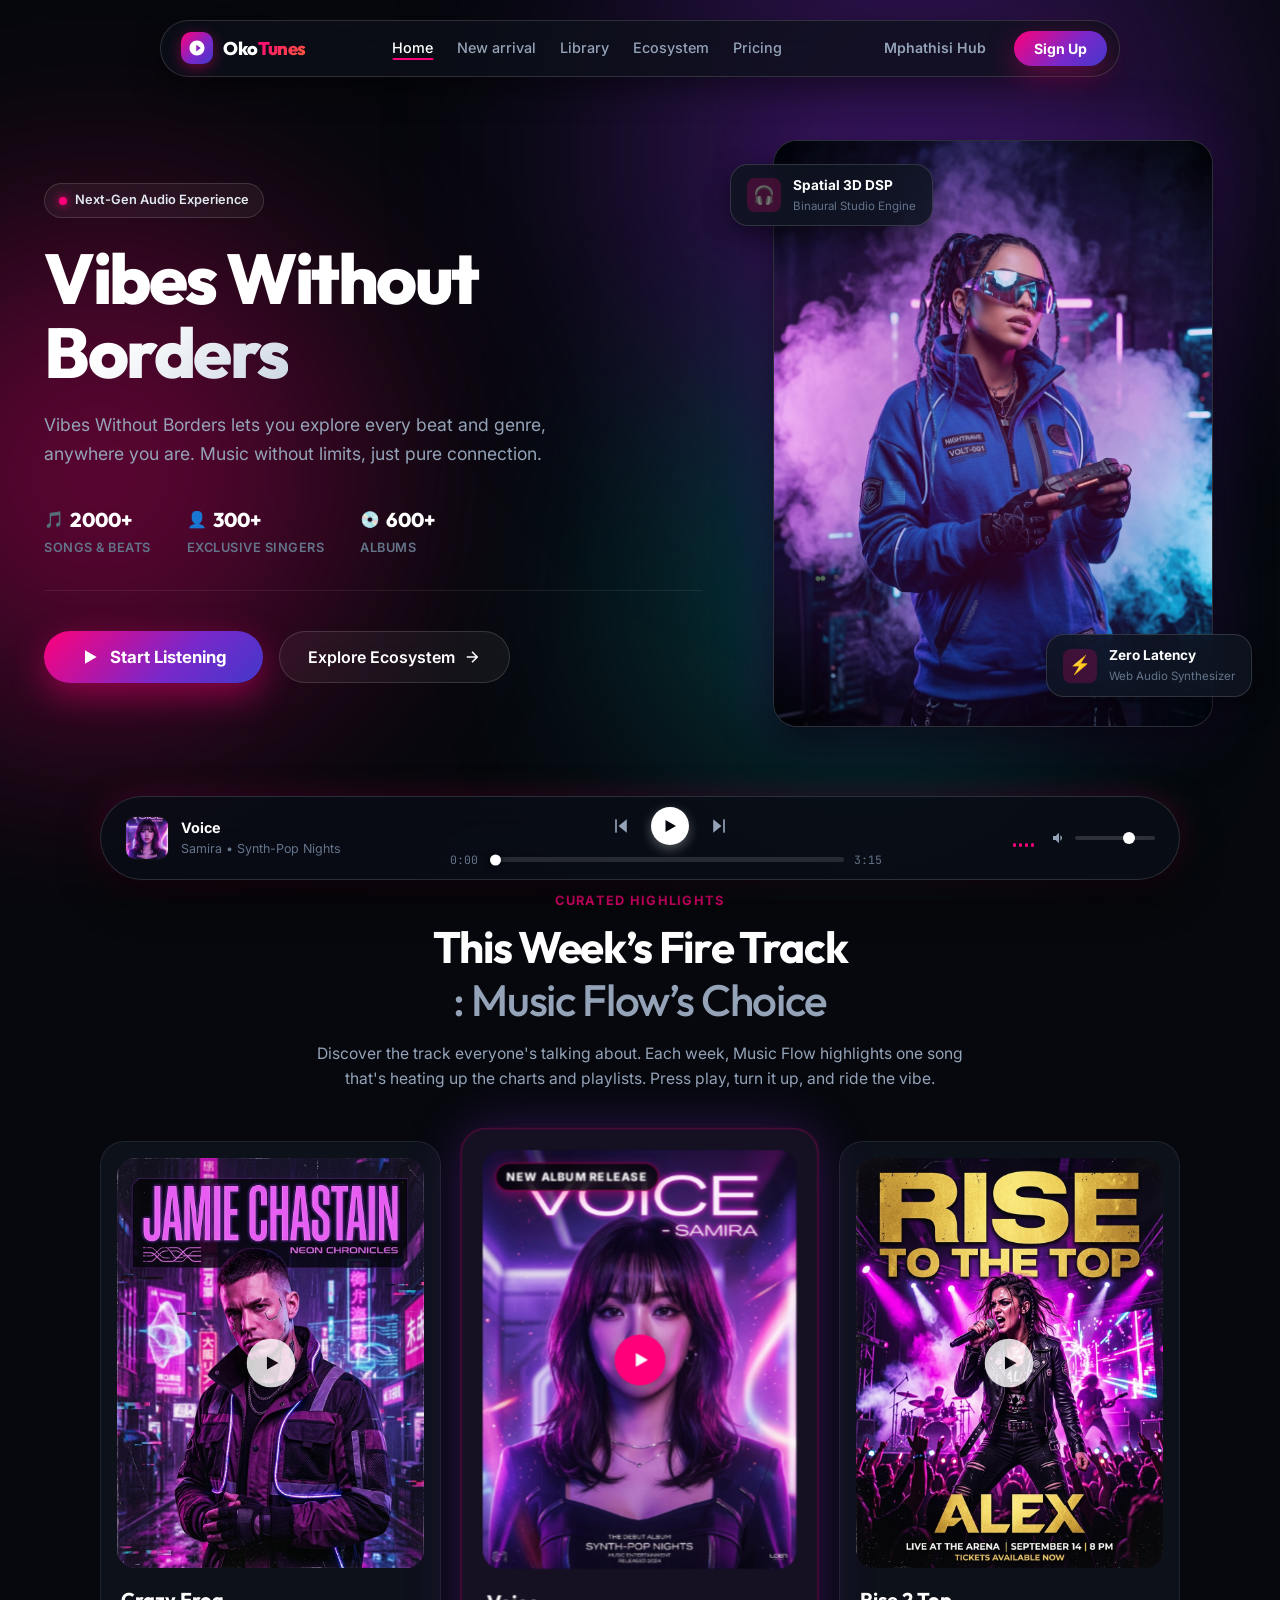
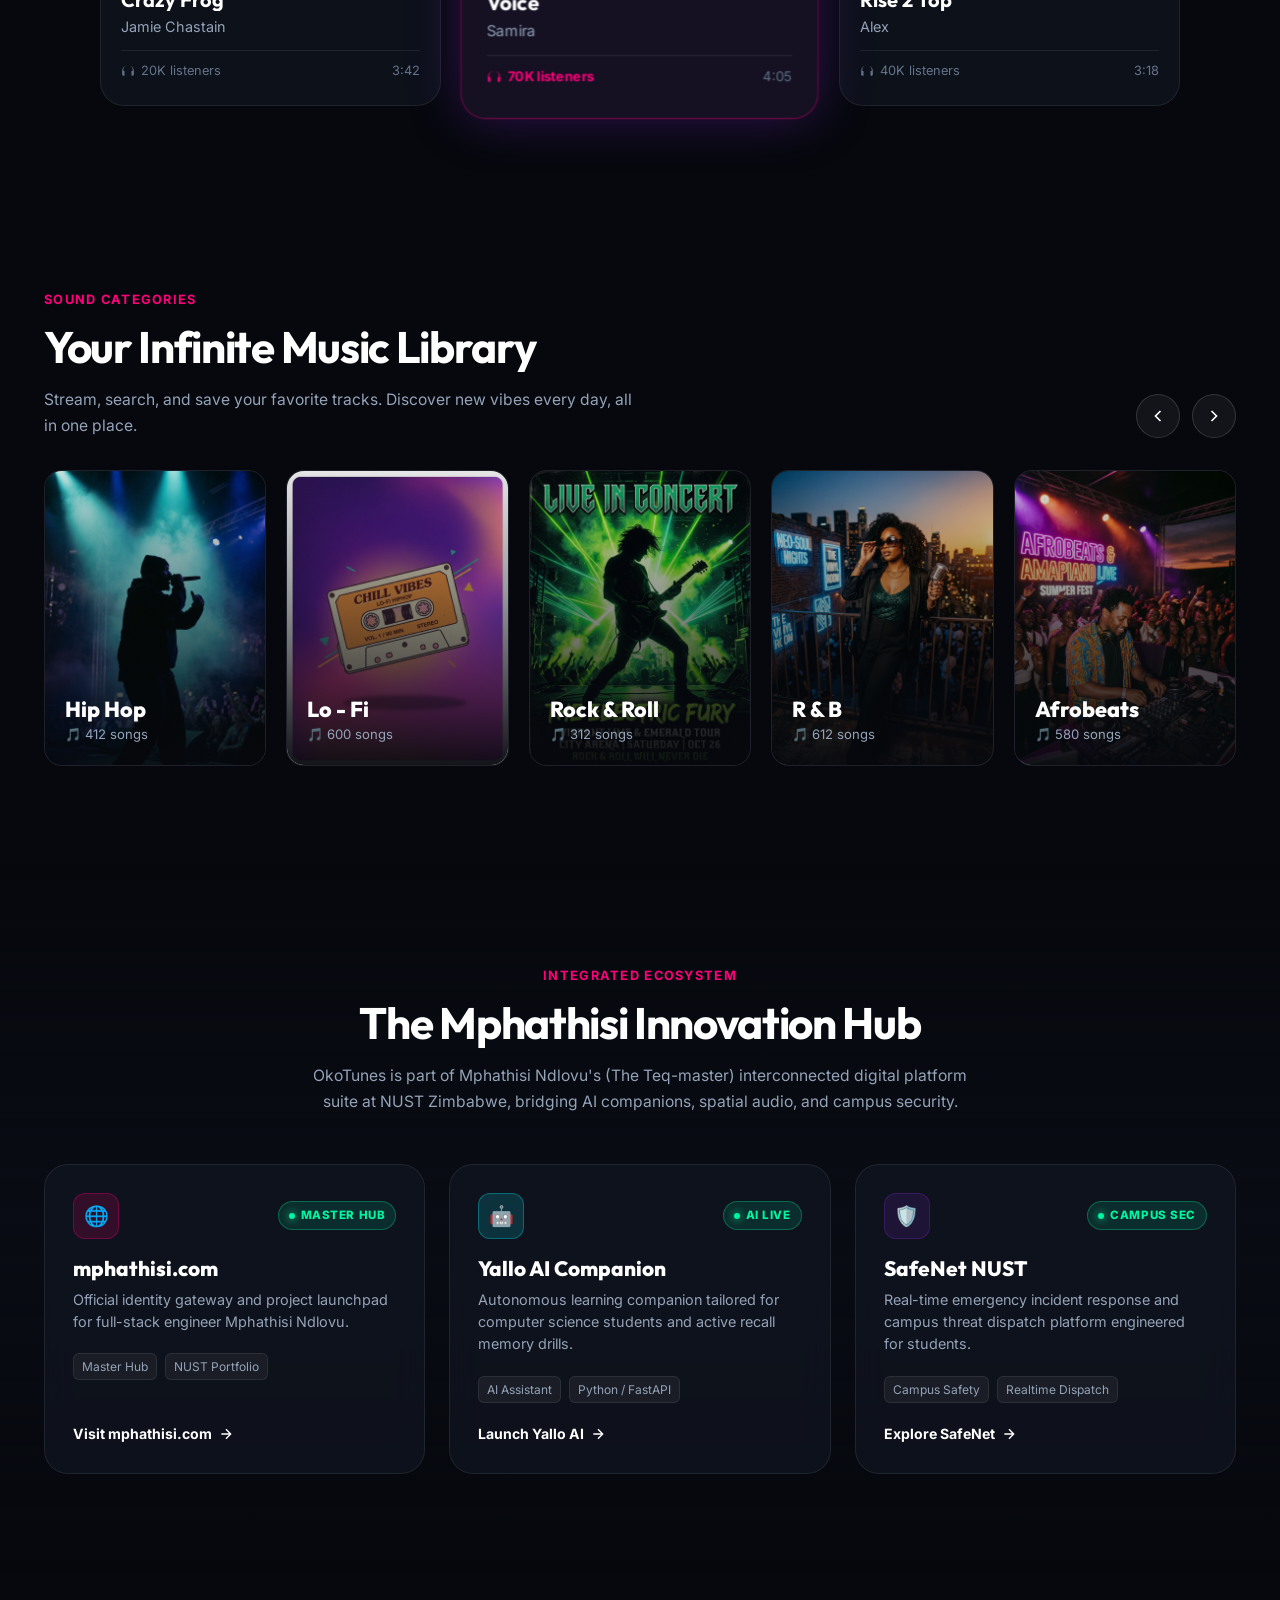
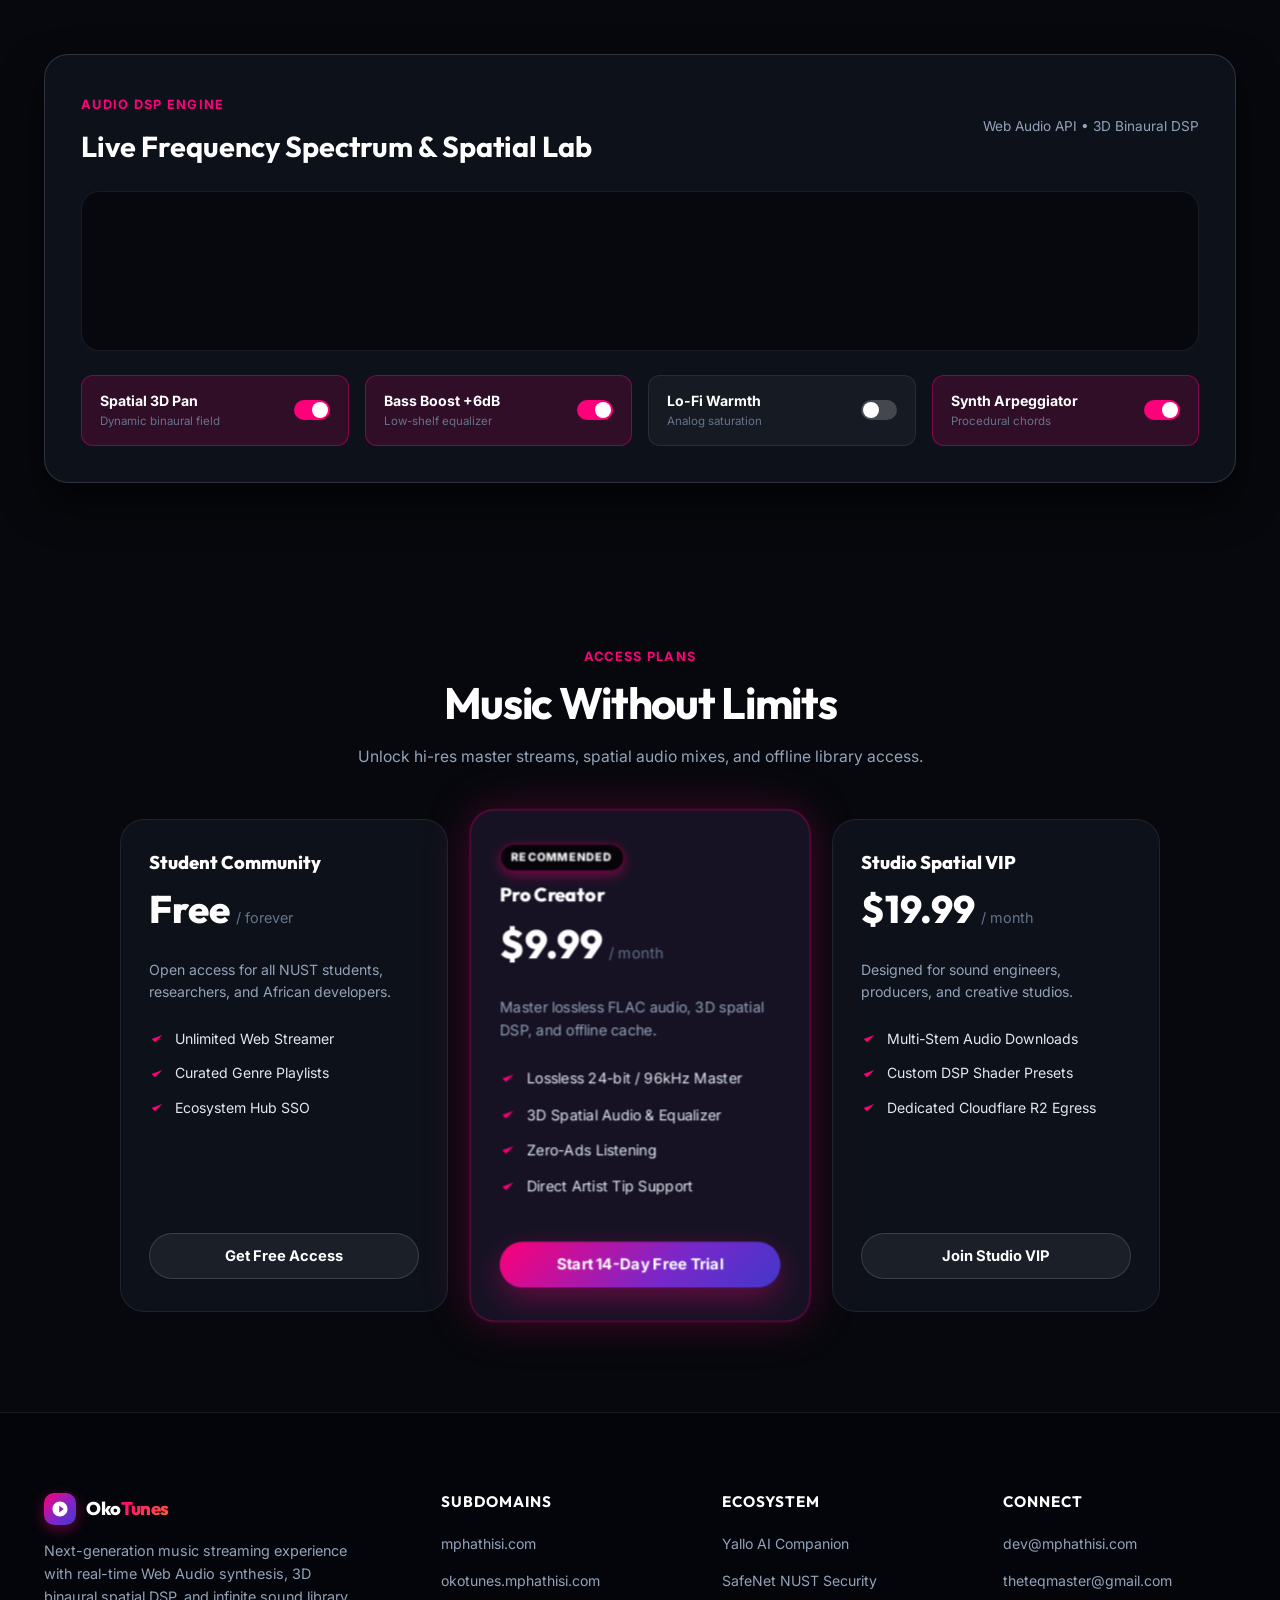
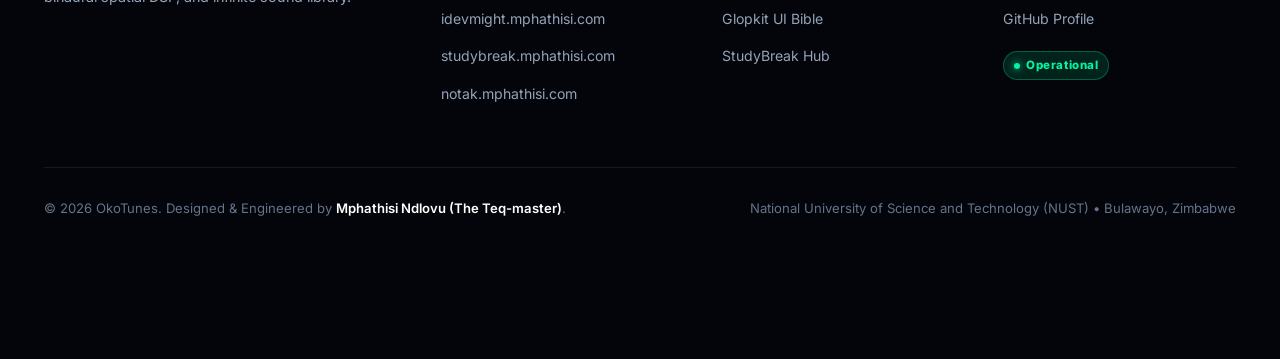
==== index.html @ 6874095f "Redesign OkoTunes into modern single-page music platform and integrate Mphathisi ecosystem" ====
<!DOCTYPE html>
<html lang="en" data-theme="dark">
<head>
  <meta charset="UTF-8" />
  <meta name="viewport" content="width=device-width, initial-scale=1.0, maximum-scale=1.0, user-scalable=no" />
  
  <!-- Primary SEO Meta Tags -->
  <title>OkoTunes — Vibes Without Borders | Next-Gen Music Streamer & Audio Studio</title>
  <meta name="title" content="OkoTunes — Vibes Without Borders | Next-Gen Music Streamer & Audio Studio" />
  <meta name="description" content="Explore unlimited beats, curated genre collections, and 3D spatial DSP audio with OkoTunes. Built by Mphathisi Ndlovu (The Teq-master) for the Mphathisi digital innovation ecosystem." />
  <meta name="keywords" content="OkoTunes, Mphathisi Ndlovu, Teqmaster, Audio Streamer, NUST Zimbabwe, Yallo, SafeNet, Glopkit, Spatial Audio, African Tech, Lo-Fi, Hip Hop, Music Web App" />
  <meta name="author" content="Mphathisi Ndlovu (The Teq-master)" />
  <meta name="robots" content="index, follow" />
  <link rel="canonical" href="https://okotunes.mphathisi.com" />

  <!-- Open Graph / Facebook / LinkedIn -->
  <meta property="og:type" content="website" />
  <meta property="og:url" content="https://okotunes.mphathisi.com" />
  <meta property="og:title" content="OkoTunes — Vibes Without Borders" />
  <meta property="og:description" content="Explore unlimited beats, curated genre collections, and 3D spatial DSP audio with OkoTunes. Built by Mphathisi Ndlovu (The Teq-master)." />
  <meta property="og:image" content="assets/hero_artist.jpg" />
  <meta property="og:site_name" content="OkoTunes" />

  <!-- Twitter Meta Tags -->
  <meta name="twitter:card" content="summary_large_image" />
  <meta name="twitter:url" content="https://okotunes.mphathisi.com" />
  <meta name="twitter:title" content="OkoTunes — Vibes Without Borders" />
  <meta name="twitter:description" content="Next-gen spatial audio streamer and beat showcase by Mphathisi Ndlovu." />
  <meta name="twitter:image" content="assets/hero_artist.jpg" />

  <!-- Favicon & Icons -->
  <link rel="icon" type="image/png" href="assets/okotunes logo.png" />
  <link rel="apple-touch-icon" href="assets/okotunes logo.png" />

  <!-- Google Fonts -->
  <link rel="preconnect" href="https://fonts.googleapis.com" />
  <link rel="preconnect" href="https://fonts.gstatic.com" crossorigin />
  <link href="https://fonts.googleapis.com/css2?family=Inter:wght@300;400;500;600;700&family=JetBrains+Mono:wght@400;500;600&family=Outfit:wght@400;500;600;700;800;900&family=Plus+Jakarta+Sans:wght@500;600;700;800&display=swap" rel="stylesheet" />

  <!-- Core Stylesheet -->
  <link rel="stylesheet" href="styles.css" />

  <!-- JSON-LD Schema (Ecosystem & Author Indexing) -->
  <script type="application/ld+json">
  {
    "@context": "https://schema.org",
    "@graph": [
      {
        "@type": "Person",
        "@id": "https://mphathisi.com/#person",
        "name": "Mphathisi Ndlovu",
        "alternateName": ["Teqmaster", "The Teq-master", "Sir Mphatic", "teqmaster-cyber"],
        "jobTitle": "Software Engineer & Computer Science Innovator",
        "worksFor": {
          "@type": "CollegeOrUniversity",
          "name": "National University of Science and Technology (NUST)"
        },
        "url": "https://mphathisi.com"
      },
      {
        "@type": "SoftwareApplication",
        "name": "OkoTunes Audio Streamer",
        "applicationCategory": "MultimediaApplication",
        "operatingSystem": "Web Browser",
        "url": "https://okotunes.mphathisi.com",
        "author": { "@id": "https://mphathisi.com/#person" },
        "description": "High-performance music streamer and Web Audio spatial soundscape engine."
      }
    ]
  }
  </script>
</head>
<body>

  <!-- Ambient Glowing Background Lights -->
  <div class="bg-ambient-lights" aria-hidden="true">
    <div class="ambient-blob blob-1"></div>
    <div class="ambient-blob blob-2"></div>
    <div class="ambient-blob blob-3"></div>
  </div>

  <!-- Top Floating Pill Navigation -->
  <div class="header-wrapper">
    <nav class="nav-pill" aria-label="Main Navigation">
      <a href="#home" class="brand">
        <div class="brand-icon">
          <svg viewBox="0 0 24 24"><path d="M12 2C6.48 2 2 6.48 2 12s4.48 10 10 10 10-4.48 10-10S17.52 2 12 2zm-1 14.5v-9l6 4.5-6 4.5z"/></svg>
        </div>
        <div class="brand-text">Oko<span>Tunes</span></div>
      </a>

      <ul class="nav-links">
        <li><a href="#home" class="nav-link active">Home</a></li>
        <li><a href="#tracks" class="nav-link">New arrival</a></li>
        <li><a href="#library" class="nav-link">Library</a></li>
        <li><a href="#ecosystem" class="nav-link" id="btnNavEco">Ecosystem</a></li>
        <li><a href="#pricing" class="nav-link">Pricing</a></li>
      </ul>

      <div class="nav-actions">
        <a href="https://mphathisi.com" target="_blank" rel="noopener" class="btn-ghost-nav">Mphathisi Hub</a>
        <button class="btn-pill-primary" id="btnNavLaunch" data-open-modal="signup">
          <span>Sign Up</span>
        </button>
        <button class="mobile-toggle" id="mobileToggle" aria-label="Toggle Menu">
          <svg viewBox="0 0 24 24" width="22" height="22" stroke="currentColor" stroke-width="2" fill="none"><line x1="3" y1="12" x2="21" y2="12"/><line x1="3" y1="6" x2="21" y2="6"/><line x1="3" y1="18" x2="21" y2="18"/></svg>
        </button>
      </div>
    </nav>
  </div>

  <!-- Main Content Container -->
  <main>
    <!-- Section 1: Hero ("Vibes Without Borders") -->
    <section class="hero-section" id="home">
      <div class="container">
        <div class="hero-grid">
          <!-- Left Column -->
          <div class="hero-content">
            <div class="hero-badge-pill">
              <span class="hero-badge-dot"></span>
              <span>Next-Gen Audio Experience</span>
            </div>

            <h1 class="hero-title">
              Vibes Without<br />
              <span class="text-gradient">Borders</span>
            </h1>

            <p class="hero-subtitle">
              Vibes Without Borders lets you explore every beat and genre, anywhere you are. Music without limits, just pure connection.
            </p>

            <!-- Stats Row -->
            <div class="hero-stats-row">
              <div class="stat-item">
                <div class="stat-header">
                  <span class="stat-icon">🎵</span>
                  <span class="stat-num">2000+</span>
                </div>
                <div class="stat-label">Songs & Beats</div>
              </div>

              <div class="stat-item">
                <div class="stat-header">
                  <span class="stat-icon">👤</span>
                  <span class="stat-num">300+</span>
                </div>
                <div class="stat-label">Exclusive Singers</div>
              </div>

              <div class="stat-item">
                <div class="stat-header">
                  <span class="stat-icon">💿</span>
                  <span class="stat-num">600+</span>
                </div>
                <div class="stat-label">Albums</div>
              </div>
            </div>

            <!-- CTA Buttons -->
            <div class="hero-cta-group">
              <button class="btn-hero-primary" id="btnStartListening">
                <svg viewBox="0 0 24 24" width="20" height="20" fill="currentColor"><polygon points="6,4 20,12 6,20"/></svg>
                <span>Start Listening</span>
              </button>

              <button class="btn-hero-secondary" id="btnExploreEco">
                <span>Explore Ecosystem</span>
                <svg viewBox="0 0 24 24" width="18" height="18" fill="none" stroke="currentColor" stroke-width="2"><path d="M5 12h14M12 5l7 7-7 7"/></svg>
              </button>
            </div>
          </div>

          <!-- Right Column (Hero Visual Artwork) -->
          <div class="hero-visual-wrapper">
            <div class="hero-art-card">
              <div class="hero-art-glow"></div>
              <img src="assets/hero_artist.jpg" alt="Vibes Without Borders Artist" class="hero-art-img" />
            </div>

            <!-- Float Badges -->
            <div class="hero-float-badge badge-top-left">
              <div class="badge-icon">🎧</div>
              <div>
                <div class="badge-text-primary">Spatial 3D DSP</div>
                <div class="badge-text-sub">Binaural Studio Engine</div>
              </div>
            </div>

            <div class="hero-float-badge badge-bottom-right">
              <div class="badge-icon">⚡</div>
              <div>
                <div class="badge-text-primary">Zero Latency</div>
                <div class="badge-text-sub">Web Audio Synthesizer</div>
              </div>
            </div>
          </div>
        </div>
      </div>
    </section>

    <!-- Section 2: This Week's Fire Track (OkoTunes Flow's Choice) -->
    <section class="fire-tracks-section" id="tracks">
      <div class="container">
        <div class="section-header">
          <span class="section-tag">Curated Highlights</span>
          <h2 class="section-title">
            This Week’s Fire Track<br />
            <span style="color: var(--text-muted); font-weight: 500;">: Music Flow’s Choice</span>
          </h2>
          <p class="section-desc">
            Discover the track everyone's talking about. Each week, Music Flow highlights one song that's heating up the charts and playlists. Press play, turn it up, and ride the vibe.
          </p>
        </div>

        <!-- 3 Prominent Album Cards -->
        <div class="fire-cards-grid">
          <!-- Card 1: Crazy Frog -->
          <article class="fire-card" data-track-id="crazy_frog">
            <div class="track-cover-box">
              <img src="assets/track_crazy_frog.jpg" alt="Crazy Frog - Jamie Chastain" class="track-cover-img" />
              <div class="play-btn-overlay">
                <svg viewBox="0 0 24 24"><polygon points="6,4 20,12 6,20"/></svg>
              </div>
            </div>
            <div class="track-info">
              <h3 class="track-name">Crazy Frog</h3>
              <p class="track-artist">Jamie Chastain</p>
              <div class="track-meta-row">
                <span class="listeners-badge">
                  <svg viewBox="0 0 24 24"><path d="M12 2C6.48 2 2 6.48 2 12v6c0 1.1.9 2 2 2h2v-8H4v-2c0-4.41 3.59-8 8-8s8 3.59 8 8v2h-2v8h2c1.1 0 2-.9 2-2v-6c0-5.52-4.48-10-10-10z"/></svg>
                  20K listeners
                </span>
                <span>3:42</span>
              </div>
            </div>
          </article>

          <!-- Card 2: Voice (Centerpiece) -->
          <article class="fire-card card-featured" data-track-id="voice">
            <div class="track-cover-box">
              <span class="featured-badge">NEW ALBUM RELEASE</span>
              <img src="assets/track_voice.jpg" alt="Voice - Samira" class="track-cover-img" />
              <div class="play-btn-overlay">
                <svg viewBox="0 0 24 24"><polygon points="6,4 20,12 6,20"/></svg>
              </div>
            </div>
            <div class="track-info">
              <h3 class="track-name">Voice</h3>
              <p class="track-artist">Samira</p>
              <div class="track-meta-row">
                <span class="listeners-badge" style="color: var(--primary-pink); font-weight: 700;">
                  <svg viewBox="0 0 24 24"><path d="M12 2C6.48 2 2 6.48 2 12v6c0 1.1.9 2 2 2h2v-8H4v-2c0-4.41 3.59-8 8-8s8 3.59 8 8v2h-2v8h2c1.1 0 2-.9 2-2v-6c0-5.52-4.48-10-10-10z"/></svg>
                  70K listeners
                </span>
                <span>4:05</span>
              </div>
            </div>
          </article>

          <!-- Card 3: Rise 2 Top -->
          <article class="fire-card" data-track-id="rise_top">
            <div class="track-cover-box">
              <img src="assets/track_rise_top.jpg" alt="Rise 2 Top - Alex" class="track-cover-img" />
              <div class="play-btn-overlay">
                <svg viewBox="0 0 24 24"><polygon points="6,4 20,12 6,20"/></svg>
              </div>
            </div>
            <div class="track-info">
              <h3 class="track-name">Rise 2 Top</h3>
              <p class="track-artist">Alex</p>
              <div class="track-meta-row">
                <span class="listeners-badge">
                  <svg viewBox="0 0 24 24"><path d="M12 2C6.48 2 2 6.48 2 12v6c0 1.1.9 2 2 2h2v-8H4v-2c0-4.41 3.59-8 8-8s8 3.59 8 8v2h-2v8h2c1.1 0 2-.9 2-2v-6c0-5.52-4.48-10-10-10z"/></svg>
                  40K listeners
                </span>
                <span>3:18</span>
              </div>
            </div>
          </article>
        </div>
      </div>
    </section>

    <!-- Section 3: Infinite Music Library (Genre Slider) -->
    <section class="library-section" id="library">
      <div class="container">
        <div class="library-nav-row">
          <div class="library-header">
            <span class="section-tag">Sound Categories</span>
            <h2 class="section-title">Your Infinite Music Library</h2>
            <p class="section-desc">Stream, search, and save your favorite tracks. Discover new vibes every day, all in one place.</p>
          </div>

          <div class="carousel-nav-btns">
            <button class="btn-carousel-arrow" id="btnPrevCarousel" aria-label="Previous Genre">
              <svg viewBox="0 0 24 24" width="20" height="20" fill="none" stroke="currentColor" stroke-width="2"><path d="M15 18l-6-6 6-6"/></svg>
            </button>
            <button class="btn-carousel-arrow" id="btnNextCarousel" aria-label="Next Genre">
              <svg viewBox="0 0 24 24" width="20" height="20" fill="none" stroke="currentColor" stroke-width="2"><path d="M9 18l6-6-6-6"/></svg>
            </button>
          </div>
        </div>

        <!-- Horizontal Scrollable Genre Grid -->
        <div class="genres-grid" id="genresGrid">
          <!-- Hip Hop -->
          <div class="genre-card" data-genre="Hip Hop">
            <img src="assets/genre_hiphop.jpg" alt="Hip Hop" class="genre-bg-img" />
            <div class="genre-overlay"></div>
            <div class="genre-play-pill">
              <svg viewBox="0 0 24 24"><polygon points="6,4 20,12 6,20"/></svg>
            </div>
            <div class="genre-content">
              <h3 class="genre-title">Hip Hop</h3>
              <div class="genre-count">🎵 412 songs</div>
            </div>
          </div>

          <!-- Lo-Fi -->
          <div class="genre-card" data-genre="Lo-Fi">
            <img src="assets/genre_lofi.jpg" alt="Lo-Fi" class="genre-bg-img" />
            <div class="genre-overlay"></div>
            <div class="genre-play-pill">
              <svg viewBox="0 0 24 24"><polygon points="6,4 20,12 6,20"/></svg>
            </div>
            <div class="genre-content">
              <h3 class="genre-title">Lo - Fi</h3>
              <div class="genre-count">🎵 600 songs</div>
            </div>
          </div>

          <!-- Rock & Roll -->
          <div class="genre-card" data-genre="Rock & Roll">
            <img src="assets/genre_rock.jpg" alt="Rock & Roll" class="genre-bg-img" />
            <div class="genre-overlay"></div>
            <div class="genre-play-pill">
              <svg viewBox="0 0 24 24"><polygon points="6,4 20,12 6,20"/></svg>
            </div>
            <div class="genre-content">
              <h3 class="genre-title">Rock & Roll</h3>
              <div class="genre-count">🎵 312 songs</div>
            </div>
          </div>

          <!-- R & B -->
          <div class="genre-card" data-genre="R & B">
            <img src="assets/genre_rnb.jpg" alt="R & B" class="genre-bg-img" />
            <div class="genre-overlay"></div>
            <div class="genre-play-pill">
              <svg viewBox="0 0 24 24"><polygon points="6,4 20,12 6,20"/></svg>
            </div>
            <div class="genre-content">
              <h3 class="genre-title">R & B</h3>
              <div class="genre-count">🎵 612 songs</div>
            </div>
          </div>

          <!-- Afrobeats & Amapiano -->
          <div class="genre-card" data-genre="Afrobeats">
            <img src="assets/genre_afrobeats.jpg" alt="Afrobeats & Amapiano" class="genre-bg-img" />
            <div class="genre-overlay"></div>
            <div class="genre-play-pill">
              <svg viewBox="0 0 24 24"><polygon points="6,4 20,12 6,20"/></svg>
            </div>
            <div class="genre-content">
              <h3 class="genre-title">Afrobeats</h3>
              <div class="genre-count">🎵 580 songs</div>
            </div>
          </div>
        </div>
      </div>
    </section>

    <!-- Section 4: Mphathisi & Teqmaster Ecosystem Hub -->
    <section class="ecosystem-section" id="ecosystem">
      <div class="container">
        <div class="section-header">
          <span class="section-tag">Integrated Ecosystem</span>
          <h2 class="section-title">The Mphathisi Innovation Hub</h2>
          <p class="section-desc">
            OkoTunes is part of Mphathisi Ndlovu's (The Teq-master) interconnected digital platform suite at NUST Zimbabwe, bridging AI companions, spatial audio, and campus security.
          </p>
        </div>

        <div class="eco-banner-grid">
          <!-- Hub Master -->
          <div class="eco-card">
            <div>
              <div class="eco-card-header">
                <div class="eco-icon-box icon-box-pink">🌐</div>
                <span class="status-pill-live"><span class="status-dot-live"></span> MASTER HUB</span>
              </div>
              <h3 class="eco-title">mphathisi.com</h3>
              <p class="eco-desc">Official identity gateway and project launchpad for full-stack engineer Mphathisi Ndlovu.</p>
              <div class="eco-tags">
                <span class="tag-badge">Master Hub</span>
                <span class="tag-badge">NUST Portfolio</span>
              </div>
            </div>
            <a href="https://mphathisi.com" target="_blank" rel="noopener" class="eco-link-action">
              <span>Visit mphathisi.com</span>
              <svg viewBox="0 0 24 24" width="16" height="16" fill="none" stroke="currentColor" stroke-width="2"><path d="M5 12h14M12 5l7 7-7 7"/></svg>
            </a>
          </div>

          <!-- Yallo AI -->
          <div class="eco-card">
            <div>
              <div class="eco-card-header">
                <div class="eco-icon-box icon-box-cyan">🤖</div>
                <span class="status-pill-live"><span class="status-dot-live"></span> AI LIVE</span>
              </div>
              <h3 class="eco-title">Yallo AI Companion</h3>
              <p class="eco-desc">Autonomous learning companion tailored for computer science students and active recall memory drills.</p>
              <div class="eco-tags">
                <span class="tag-badge">AI Assistant</span>
                <span class="tag-badge">Python / FastAPI</span>
              </div>
            </div>
            <a href="https://idevmight.mphathisi.com" target="_blank" rel="noopener" class="eco-link-action">
              <span>Launch Yallo AI</span>
              <svg viewBox="0 0 24 24" width="16" height="16" fill="none" stroke="currentColor" stroke-width="2"><path d="M5 12h14M12 5l7 7-7 7"/></svg>
            </a>
          </div>

          <!-- SafeNet Security -->
          <div class="eco-card">
            <div>
              <div class="eco-card-header">
                <div class="eco-icon-box icon-box-purple">🛡️</div>
                <span class="status-pill-live"><span class="status-dot-live"></span> CAMPUS SEC</span>
              </div>
              <h3 class="eco-title">SafeNet NUST</h3>
              <p class="eco-desc">Real-time emergency incident response and campus threat dispatch platform engineered for students.</p>
              <div class="eco-tags">
                <span class="tag-badge">Campus Safety</span>
                <span class="tag-badge">Realtime Dispatch</span>
              </div>
            </div>
            <a href="https://cv.mphathisi.com" target="_blank" rel="noopener" class="eco-link-action">
              <span>Explore SafeNet</span>
              <svg viewBox="0 0 24 24" width="16" height="16" fill="none" stroke="currentColor" stroke-width="2"><path d="M5 12h14M12 5l7 7-7 7"/></svg>
            </a>
          </div>
        </div>
      </div>
    </section>

    <!-- Section 5: Interactive Audio Studio Visualizer Canvas -->
    <section class="studio-section" id="studio">
      <div class="container">
        <div class="studio-card">
          <div class="studio-header-row">
            <div>
              <span class="section-tag">Audio DSP Engine</span>
              <h2 style="font-size: 1.8rem; margin-top: 4px;">Live Frequency Spectrum & Spatial Lab</h2>
            </div>
            <div style="font-size: 0.85rem; color: var(--text-muted);">
              Web Audio API • 3D Binaural DSP
            </div>
          </div>

          <!-- Canvas Visualizer -->
          <div class="visualizer-canvas-box">
            <canvas id="visualizerCanvas"></canvas>
          </div>

          <!-- DSP Effect Toggles -->
          <div class="studio-controls-grid">
            <div class="studio-toggle-box active" id="toggleSpatial">
              <div>
                <div class="toggle-title">Spatial 3D Pan</div>
                <div class="toggle-sub">Dynamic binaural field</div>
              </div>
              <div class="toggle-switch"></div>
            </div>

            <div class="studio-toggle-box active" id="toggleBass">
              <div>
                <div class="toggle-title">Bass Boost +6dB</div>
                <div class="toggle-sub">Low-shelf equalizer</div>
              </div>
              <div class="toggle-switch"></div>
            </div>

            <div class="studio-toggle-box" id="toggleVinyl">
              <div>
                <div class="toggle-title">Lo-Fi Warmth</div>
                <div class="toggle-sub">Analog saturation</div>
              </div>
              <div class="toggle-switch"></div>
            </div>

            <div class="studio-toggle-box active" id="toggleArp">
              <div>
                <div class="toggle-title">Synth Arpeggiator</div>
                <div class="toggle-sub">Procedural chords</div>
              </div>
              <div class="toggle-switch"></div>
            </div>
          </div>
        </div>
      </div>
    </section>

    <!-- Section 6: Membership & Passes -->
    <section class="pricing-section" id="pricing">
      <div class="container">
        <div class="section-header">
          <span class="section-tag">Access Plans</span>
          <h2 class="section-title">Music Without Limits</h2>
          <p class="section-desc">Unlock hi-res master streams, spatial audio mixes, and offline library access.</p>
        </div>

        <div class="pricing-grid">
          <!-- Tier 1: Community Free -->
          <div class="pricing-card">
            <h3 class="tier-name">Student Community</h3>
            <div class="tier-price-row">
              <span class="tier-price">Free</span>
              <span class="tier-period">/ forever</span>
            </div>
            <p class="tier-desc">Open access for all NUST students, researchers, and African developers.</p>
            <ul class="tier-features">
              <li class="tier-feature-item">
                <svg viewBox="0 0 24 24"><polyline points="20 6 9 17 4 12"/></svg>
                Unlimited Web Streamer
              </li>
              <li class="tier-feature-item">
                <svg viewBox="0 0 24 24"><polyline points="20 6 9 17 4 12"/></svg>
                Curated Genre Playlists
              </li>
              <li class="tier-feature-item">
                <svg viewBox="0 0 24 24"><polyline points="20 6 9 17 4 12"/></svg>
                Ecosystem Hub SSO
              </li>
            </ul>
            <button class="btn-pricing-action btn-pricing-ghost" data-open-modal="signup">Get Free Access</button>
          </div>

          <!-- Tier 2: Pro Creator (Featured) -->
          <div class="pricing-card card-featured">
            <span class="featured-badge" style="position: static; display: inline-block; margin-bottom: 12px; width: fit-content;">RECOMMENDED</span>
            <h3 class="tier-name">Pro Creator</h3>
            <div class="tier-price-row">
              <span class="tier-price">$9.99</span>
              <span class="tier-period">/ month</span>
            </div>
            <p class="tier-desc">Master lossless FLAC audio, 3D spatial DSP, and offline cache.</p>
            <ul class="tier-features">
              <li class="tier-feature-item">
                <svg viewBox="0 0 24 24"><polyline points="20 6 9 17 4 12"/></svg>
                Lossless 24-bit / 96kHz Master
              </li>
              <li class="tier-feature-item">
                <svg viewBox="0 0 24 24"><polyline points="20 6 9 17 4 12"/></svg>
                3D Spatial Audio & Equalizer
              </li>
              <li class="tier-feature-item">
                <svg viewBox="0 0 24 24"><polyline points="20 6 9 17 4 12"/></svg>
                Zero-Ads Listening
              </li>
              <li class="tier-feature-item">
                <svg viewBox="0 0 24 24"><polyline points="20 6 9 17 4 12"/></svg>
                Direct Artist Tip Support
              </li>
            </ul>
            <button class="btn-pricing-action btn-pricing-gradient" data-open-modal="signup">Start 14-Day Free Trial</button>
          </div>

          <!-- Tier 3: Studio Spatial VIP -->
          <div class="pricing-card">
            <h3 class="tier-name">Studio Spatial VIP</h3>
            <div class="tier-price-row">
              <span class="tier-price">$19.99</span>
              <span class="tier-period">/ month</span>
            </div>
            <p class="tier-desc">Designed for sound engineers, producers, and creative studios.</p>
            <ul class="tier-features">
              <li class="tier-feature-item">
                <svg viewBox="0 0 24 24"><polyline points="20 6 9 17 4 12"/></svg>
                Multi-Stem Audio Downloads
              </li>
              <li class="tier-feature-item">
                <svg viewBox="0 0 24 24"><polyline points="20 6 9 17 4 12"/></svg>
                Custom DSP Shader Presets
              </li>
              <li class="tier-feature-item">
                <svg viewBox="0 0 24 24"><polyline points="20 6 9 17 4 12"/></svg>
                Dedicated Cloudflare R2 Egress
              </li>
            </ul>
            <button class="btn-pricing-action btn-pricing-ghost" data-open-modal="signup">Join Studio VIP</button>
          </div>
        </div>
      </div>
    </section>
  </main>

  <!-- Persistent Floating Bottom Music Player Dock -->
  <div class="player-dock-wrapper">
    <div class="player-dock" id="playerDock">
      <!-- Left Track Meta -->
      <div class="player-track-meta">
        <div class="player-thumb-box">
          <img src="assets/track_voice.jpg" alt="Track thumbnail" id="dockThumb" class="player-thumb-img" />
        </div>
        <div class="player-text-box">
          <div class="player-track-title" id="dockTitle">Voice</div>
          <div class="player-track-artist" id="dockArtist">Samira • Synth-Pop Nights</div>
        </div>
      </div>

      <!-- Center Playback Controls -->
      <div class="player-center-controls">
        <div class="player-btn-row">
          <button class="btn-ctrl" id="dockPrevBtn" aria-label="Previous Track">
            <svg viewBox="0 0 24 24" width="20" height="20" fill="currentColor"><polygon points="19,20 9,12 19,4"/><rect x="5" y="4" width="2" height="16"/></svg>
          </button>

          <button class="btn-ctrl-play" id="dockPlayBtn" aria-label="Play or Pause">
            <svg viewBox="0 0 24 24"><polygon points="6,4 20,12 6,20"/></svg>
          </button>

          <button class="btn-ctrl" id="dockNextBtn" aria-label="Next Track">
            <svg viewBox="0 0 24 24" width="20" height="20" fill="currentColor"><polygon points="5,4 15,12 5,20"/><rect x="17" y="4" width="2" height="16"/></svg>
          </button>
        </div>

        <!-- Scrubber -->
        <div class="player-scrub-row">
          <span class="time-label" id="timeCurrent">0:00</span>
          <div class="scrub-track" id="scrubTrack">
            <div class="scrub-progress" id="scrubProgress">
              <div class="scrub-handle"></div>
            </div>
          </div>
          <span class="time-label" id="timeTotal">3:15</span>
        </div>
      </div>

      <!-- Right Visualizer & Volume Dock -->
      <div class="player-right-dock">
        <div class="equalizer-bars-dock" aria-label="Visualizer Animation">
          <div class="eq-bar"></div>
          <div class="eq-bar"></div>
          <div class="eq-bar"></div>
          <div class="eq-bar"></div>
        </div>

        <div class="volume-slider-box">
          <svg viewBox="0 0 24 24" width="16" height="16" fill="var(--text-muted)"><path d="M3 9v6h4l5 5V4L7 9H3zm13.5 3c0-1.77-1.02-3.29-2.5-4.03v8.05c1.48-.73 2.5-2.25 2.5-4.02z"/></svg>
          <input type="range" class="volume-slider" id="volumeSlider" min="0" max="1" step="0.05" value="0.7" aria-label="Volume Slider" />
        </div>
      </div>
    </div>
  </div>

  <!-- Modal: Ecosystem Hub -->
  <div class="modal-overlay" id="ecoModal" role="dialog" aria-modal="true">
    <div class="modal-container">
      <button class="modal-close-btn" aria-label="Close modal">✕</button>
      <h3 style="font-size: 1.5rem; margin-bottom: 8px;">Mphathisi Ndlovu Ecosystem</h3>
      <p style="color: var(--text-muted); font-size: 0.9rem; margin-bottom: 24px;">Explore operational platforms and applications created by The Teq-master.</p>

      <div style="display: flex; flex-direction: column; gap: 14px;">
        <a href="https://mphathisi.com" target="_blank" rel="noopener" class="eco-card" style="padding: 16px; flex-direction: row; align-items: center; justify-content: space-between;">
          <div>
            <div style="font-weight: 700; color: #fff;">mphathisi.com</div>
            <div style="font-size: 0.8rem; color: var(--text-dim);">Official Digital Master Identity Hub</div>
          </div>
          <span style="color: var(--primary-pink); font-size: 0.85rem; font-weight: 700;">Open →</span>
        </a>

        <a href="https://idevmight.mphathisi.com" target="_blank" rel="noopener" class="eco-card" style="padding: 16px; flex-direction: row; align-items: center; justify-content: space-between;">
          <div>
            <div style="font-weight: 700; color: #fff;">Yallo AI Companion</div>
            <div style="font-size: 0.8rem; color: var(--text-dim);">AI-powered study & code companion</div>
          </div>
          <span style="color: var(--primary-cyan); font-size: 0.85rem; font-weight: 700;">Launch →</span>
        </a>

        <a href="https://cv.mphathisi.com" target="_blank" rel="noopener" class="eco-card" style="padding: 16px; flex-direction: row; align-items: center; justify-content: space-between;">
          <div>
            <div style="font-weight: 700; color: #fff;">SafeNet NUST Dispatch</div>
            <div style="font-size: 0.8rem; color: var(--text-dim);">Campus emergency safety system</div>
          </div>
          <span style="color: var(--primary-purple); font-size: 0.85rem; font-weight: 700;">View →</span>
        </a>

        <a href="https://github.com/theteqmaster-cyber" target="_blank" rel="noopener" class="eco-card" style="padding: 16px; flex-direction: row; align-items: center; justify-content: space-between;">
          <div>
            <div style="font-weight: 700; color: #fff;">GitHub @theteqmaster-cyber</div>
            <div style="font-size: 0.8rem; color: var(--text-dim);">Open source repositories and software</div>
          </div>
          <span style="color: var(--primary-emerald); font-size: 0.85rem; font-weight: 700;">GitHub →</span>
        </a>
      </div>
    </div>
  </div>

  <!-- Modal: Sign Up / Community Early Access -->
  <div class="modal-overlay" id="signupModal" role="dialog" aria-modal="true">
    <div class="modal-container">
      <button class="modal-close-btn" aria-label="Close modal">✕</button>
      <h3 style="font-size: 1.5rem; margin-bottom: 8px;">Join OkoTunes Studio</h3>
      <p style="color: var(--text-muted); font-size: 0.9rem; margin-bottom: 20px;">
        Get instant access to curated spatial audio tracks and early features.
      </p>

      <form onsubmit="event.preventDefault(); alert('Welcome to OkoTunes! Starting stream...'); document.getElementById('signupModal').classList.remove('open'); document.getElementById('btnStartListening').click();">
        <div style="margin-bottom: 16px;">
          <label style="font-size: 0.82rem; color: var(--text-muted); display: block; margin-bottom: 6px;">Your Name</label>
          <input type="text" placeholder="e.g. Mphathisi" required style="width: 100%; padding: 12px 16px; background: rgba(255,255,255,0.06); border: 1px solid var(--border-medium); border-radius: var(--radius-md); color: #fff; outline: none; font-size: 0.95rem;" />
        </div>

        <div style="margin-bottom: 24px;">
          <label style="font-size: 0.82rem; color: var(--text-muted); display: block; margin-bottom: 6px;">Email Address</label>
          <input type="email" placeholder="dev@mphathisi.com" required style="width: 100%; padding: 12px 16px; background: rgba(255,255,255,0.06); border: 1px solid var(--border-medium); border-radius: var(--radius-md); color: #fff; outline: none; font-size: 0.95rem;" />
        </div>

        <button type="submit" class="btn-pill-primary" style="width: 100%; justify-content: center; padding: 14px; font-size: 1rem;">
          Start Free Access
        </button>
      </form>
    </div>
  </div>

  <!-- Footer -->
  <footer class="footer-section">
    <div class="container">
      <div class="footer-grid">
        <!-- Brand Info -->
        <div>
          <div class="brand" style="margin-bottom: 10px;">
            <div class="brand-icon">
              <svg viewBox="0 0 24 24"><path d="M12 2C6.48 2 2 6.48 2 12s4.48 10 10 10 10-4.48 10-10S17.52 2 12 2zm-1 14.5v-9l6 4.5-6 4.5z"/></svg>
            </div>
            <div class="brand-text">Oko<span>Tunes</span></div>
          </div>
          <p class="footer-brand-desc">
            Next-generation music streaming experience with real-time Web Audio synthesis, 3D binaural spatial DSP, and infinite sound library.
          </p>
        </div>

        <!-- Ecosystem Links -->
        <div>
          <h4 class="footer-heading">Subdomains</h4>
          <ul class="footer-links-list">
            <li><a href="https://mphathisi.com" target="_blank" rel="noopener" class="footer-link">mphathisi.com</a></li>
            <li><a href="https://okotunes.mphathisi.com" class="footer-link">okotunes.mphathisi.com</a></li>
            <li><a href="https://idevmight.mphathisi.com" target="_blank" rel="noopener" class="footer-link">idevmight.mphathisi.com</a></li>
            <li><a href="https://studybreak.mphathisi.com" target="_blank" rel="noopener" class="footer-link">studybreak.mphathisi.com</a></li>
            <li><a href="https://notak.mphathisi.com" target="_blank" rel="noopener" class="footer-link">notak.mphathisi.com</a></li>
          </ul>
        </div>

        <!-- Featured Projects -->
        <div>
          <h4 class="footer-heading">Ecosystem</h4>
          <ul class="footer-links-list">
            <li><a href="https://idevmight.mphathisi.com" target="_blank" rel="noopener" class="footer-link">Yallo AI Companion</a></li>
            <li><a href="https://cv.mphathisi.com" target="_blank" rel="noopener" class="footer-link">SafeNet NUST Security</a></li>
            <li><a href="https://github.com/theteqmaster-cyber" target="_blank" rel="noopener" class="footer-link">Glopkit UI Bible</a></li>
            <li><a href="https://studybreak.mphathisi.com" target="_blank" rel="noopener" class="footer-link">StudyBreak Hub</a></li>
          </ul>
        </div>

        <!-- Contact & Developer -->
        <div>
          <h4 class="footer-heading">Connect</h4>
          <ul class="footer-links-list">
            <li><a href="mailto:dev@mphathisi.com" class="footer-link">dev@mphathisi.com</a></li>
            <li><a href="mailto:theteqmaster@gmail.com" class="footer-link">theteqmaster@gmail.com</a></li>
            <li><a href="https://github.com/theteqmaster-cyber" target="_blank" rel="noopener" class="footer-link">GitHub Profile</a></li>
            <li><span class="status-pill-live" style="margin-top: 8px;"><span class="status-dot-live"></span> Operational</span></li>
          </ul>
        </div>
      </div>

      <!-- Bottom Row -->
      <div class="footer-bottom-row">
        <div>
          © 2026 OkoTunes. Designed & Engineered by <a href="https://mphathisi.com" target="_blank" rel="noopener" style="color: #fff; font-weight: 600;">Mphathisi Ndlovu (The Teq-master)</a>.
        </div>
        <div>
          National University of Science and Technology (NUST) • Bulawayo, Zimbabwe
        </div>
      </div>
    </div>
  </footer>

  <!-- Core JavaScript -->
  <script src="app.js"></script>
</body>
</html>
---- styles.css ----
/* ==========================================================================
   OkoTunes — Modern Single Page Design System & Styles
   Designed for Mphathisi Ndlovu (The Teq-master) Digital Ecosystem
   ========================================================================== */

:root {
  /* Core Color Palette */
  --bg-base: #06080D;
  --bg-surface: #0B0E17;
  --bg-card: rgba(18, 22, 34, 0.7);
  --bg-card-hover: rgba(26, 32, 48, 0.85);
  --bg-glass: rgba(15, 19, 30, 0.65);
  --bg-glass-pill: rgba(12, 16, 26, 0.75);

  /* Gradients & Accents */
  --primary-pink: #FF007A;
  --primary-purple: #7928CA;
  --primary-cyan: #00F2FE;
  --primary-amber: #FF9900;
  --primary-emerald: #00F5A0;

  --grad-hero: linear-gradient(135deg, #FF007A 0%, #7928CA 60%, #4338CA 100%);
  --grad-pink-orange: linear-gradient(135deg, #FF007A 0%, #FF5E3A 100%);
  --grad-cyan-blue: linear-gradient(135deg, #00F2FE 0%, #4FACFE 100%);
  --grad-purple-glow: radial-gradient(circle, rgba(121, 40, 202, 0.35) 0%, rgba(6, 8, 13, 0) 70%);
  --grad-card-border: linear-gradient(180deg, rgba(255, 255, 255, 0.15) 0%, rgba(255, 255, 255, 0.03) 100%);

  /* Borders & Glassmorphism */
  --border-subtle: rgba(255, 255, 255, 0.08);
  --border-medium: rgba(255, 255, 255, 0.14);
  --border-glow: rgba(255, 0, 122, 0.4);
  --blur-dock: blur(20px);
  --blur-card: blur(16px);

  /* Typography */
  --font-main: 'Inter', -apple-system, BlinkMacSystemFont, sans-serif;
  --font-heading: 'Outfit', -apple-system, BlinkMacSystemFont, sans-serif;
  --font-alt: 'Plus Jakarta Sans', sans-serif;
  --font-mono: 'JetBrains Mono', monospace;

  /* Text Colors */
  --text-main: #FFFFFF;
  --text-muted: #94A3B8;
  --text-dim: #64748B;
  --text-inverse: #06080D;

  /* Shadows */
  --shadow-sm: 0 4px 12px rgba(0, 0, 0, 0.4);
  --shadow-lg: 0 20px 40px rgba(0, 0, 0, 0.6);
  --shadow-pink-glow: 0 10px 30px rgba(255, 0, 122, 0.35);
  --shadow-purple-glow: 0 10px 30px rgba(121, 40, 202, 0.35);
  --shadow-cyan-glow: 0 10px 30px rgba(0, 242, 254, 0.35);

  /* Radius */
  --radius-pill: 9999px;
  --radius-xl: 24px;
  --radius-lg: 18px;
  --radius-md: 12px;
  --radius-sm: 8px;

  /* Transitions */
  --ease-spring: cubic-bezier(0.16, 1, 0.3, 1);
  --transition-fast: 0.2s ease;
  --transition-normal: 0.3s cubic-bezier(0.16, 1, 0.3, 1);
  --transition-slow: 0.5s cubic-bezier(0.16, 1, 0.3, 1);
}

/* ==========================================================================
   Reset & Base Styles
   ========================================================================== */
*, *::before, *::after {
  box-sizing: border-box;
  margin: 0;
  padding: 0;
}

html {
  scroll-behavior: smooth;
  color-scheme: dark;
  font-size: 16px;
}

body {
  background-color: var(--bg-base);
  color: var(--text-main);
  font-family: var(--font-main);
  line-height: 1.6;
  overflow-x: hidden;
  position: relative;
  min-height: 100vh;
  -webkit-font-smoothing: antialiased;
  -moz-osx-font-smoothing: grayscale;
}

/* Ambient Background Lights */
.bg-ambient-lights {
  position: fixed;
  top: 0;
  left: 0;
  width: 100vw;
  height: 100vh;
  pointer-events: none;
  z-index: 0;
  overflow: hidden;
}

.ambient-blob {
  position: absolute;
  border-radius: 50%;
  filter: blur(120px);
  opacity: 0.35;
  will-change: transform;
  animation: floatOrb 20s infinite alternate ease-in-out;
}

.blob-1 {
  width: 600px;
  height: 600px;
  background: #7928CA;
  top: -150px;
  right: 5%;
  animation-duration: 18s;
}

.blob-2 {
  width: 500px;
  height: 500px;
  background: #FF007A;
  top: 25%;
  left: -150px;
  animation-duration: 22s;
  animation-delay: -5s;
}

.blob-3 {
  width: 450px;
  height: 450px;
  background: #00F2FE;
  bottom: 10%;
  right: 15%;
  opacity: 0.2;
  animation-duration: 25s;
  animation-delay: -10s;
}

@keyframes floatOrb {
  0% { transform: translate(0, 0) scale(1); }
  50% { transform: translate(40px, 30px) scale(1.08); }
  100% { transform: translate(-30px, -20px) scale(0.95); }
}

/* Container */
.container {
  width: 100%;
  max-width: 1240px;
  margin: 0 auto;
  padding: 0 24px;
  position: relative;
  z-index: 1;
}

/* Typography Helpers */
h1, h2, h3, h4, h5, h6 {
  font-family: var(--font-heading);
  font-weight: 700;
  line-height: 1.15;
  color: #FFFFFF;
}

a {
  color: inherit;
  text-decoration: none;
  transition: color var(--transition-fast);
}

button {
  font-family: inherit;
  cursor: pointer;
  border: none;
  outline: none;
}

/* ==========================================================================
   Header & Pill Navigation
   ========================================================================== */
.header-wrapper {
  position: fixed;
  top: 20px;
  left: 0;
  width: 100%;
  z-index: 100;
  display: flex;
  justify-content: center;
  padding: 0 16px;
  pointer-events: none;
}

.nav-pill {
  pointer-events: auto;
  display: flex;
  align-items: center;
  justify-content: space-between;
  gap: 28px;
  background: var(--bg-glass-pill);
  backdrop-filter: var(--blur-dock);
  -webkit-backdrop-filter: var(--blur-dock);
  border: 1px solid var(--border-medium);
  padding: 8px 12px 8px 20px;
  border-radius: var(--radius-pill);
  box-shadow: 0 12px 32px rgba(0, 0, 0, 0.45);
  max-width: 960px;
  width: 100%;
  transition: transform var(--transition-normal), box-shadow var(--transition-normal);
}

.nav-pill:hover {
  border-color: rgba(255, 255, 255, 0.22);
}

/* Brand Logo */
.brand {
  display: flex;
  align-items: center;
  gap: 10px;
  font-family: var(--font-heading);
  font-weight: 800;
  font-size: 1.15rem;
  letter-spacing: -0.02em;
  color: #fff;
}

.brand-icon {
  width: 32px;
  height: 32px;
  border-radius: 10px;
  background: var(--grad-hero);
  display: flex;
  align-items: center;
  justify-content: center;
  box-shadow: 0 4px 14px rgba(255, 0, 122, 0.4);
}

.brand-icon svg {
  width: 18px;
  height: 18px;
  fill: #fff;
}

.brand-text span {
  background: var(--grad-pink-orange);
  -webkit-background-clip: text;
  -webkit-text-fill-color: transparent;
}

/* Nav Menu Links */
.nav-links {
  display: flex;
  align-items: center;
  gap: 24px;
  list-style: none;
}

.nav-link {
  font-size: 0.9rem;
  font-weight: 500;
  color: var(--text-muted);
  transition: color var(--transition-fast);
  position: relative;
  padding: 4px 0;
}

.nav-link:hover, .nav-link.active {
  color: #FFFFFF;
}

.nav-link::after {
  content: '';
  position: absolute;
  bottom: 0;
  left: 50%;
  width: 0;
  height: 2px;
  background: var(--primary-pink);
  transition: all var(--transition-fast);
  transform: translateX(-50%);
  border-radius: 2px;
}

.nav-link:hover::after, .nav-link.active::after {
  width: 100%;
}

/* Nav Actions */
.nav-actions {
  display: flex;
  align-items: center;
  gap: 12px;
}

.btn-ghost-nav {
  background: transparent;
  color: var(--text-muted);
  font-size: 0.88rem;
  font-weight: 600;
  padding: 8px 16px;
  border-radius: var(--radius-pill);
  transition: color var(--transition-fast), background var(--transition-fast);
}

.btn-ghost-nav:hover {
  color: #FFFFFF;
  background: rgba(255, 255, 255, 0.06);
}

.btn-pill-primary {
  background: var(--grad-hero);
  color: #FFFFFF;
  font-size: 0.88rem;
  font-weight: 700;
  padding: 9px 20px;
  border-radius: var(--radius-pill);
  box-shadow: var(--shadow-pink-glow);
  transition: transform var(--transition-normal), box-shadow var(--transition-normal), opacity var(--transition-fast);
  display: inline-flex;
  align-items: center;
  gap: 8px;
}

.btn-pill-primary:hover {
  transform: translateY(-1px) scale(1.02);
  box-shadow: 0 8px 26px rgba(255, 0, 122, 0.55);
}

.btn-pill-primary:active {
  transform: translateY(0);
}

/* Mobile Toggle */
.mobile-toggle {
  display: none;
  background: transparent;
  color: #fff;
  padding: 6px;
  border-radius: var(--radius-sm);
}

/* ==========================================================================
   Hero Section ("Vibes Without Borders")
   ========================================================================== */
.hero-section {
  padding-top: 140px;
  padding-bottom: 80px;
  position: relative;
  overflow: hidden;
}

.hero-grid {
  display: grid;
  grid-template-columns: 1.15fr 0.85fr;
  gap: 48px;
  align-items: center;
}

/* Hero Content */
.hero-badge-pill {
  display: inline-flex;
  align-items: center;
  gap: 8px;
  background: rgba(255, 255, 255, 0.05);
  border: 1px solid var(--border-medium);
  padding: 6px 14px;
  border-radius: var(--radius-pill);
  font-size: 0.8rem;
  font-weight: 600;
  color: #E2E8F0;
  margin-bottom: 24px;
  backdrop-filter: blur(8px);
}

.hero-badge-dot {
  width: 8px;
  height: 8px;
  border-radius: 50%;
  background: var(--primary-pink);
  box-shadow: 0 0 10px var(--primary-pink);
  animation: pulseDot 2s infinite ease-in-out;
}

@keyframes pulseDot {
  0%, 100% { opacity: 1; transform: scale(1); }
  50% { opacity: 0.5; transform: scale(0.8); }
}

.hero-title {
  font-size: clamp(2.8rem, 5.5vw, 4.5rem);
  letter-spacing: -0.035em;
  font-weight: 800;
  line-height: 1.05;
  margin-bottom: 20px;
  color: #FFFFFF;
}

.hero-title .text-gradient {
  background: linear-gradient(135deg, #FFFFFF 30%, #CBD5E1 100%);
  -webkit-background-clip: text;
  -webkit-text-fill-color: transparent;
}

.hero-subtitle {
  font-size: 1.1rem;
  color: var(--text-muted);
  max-width: 540px;
  line-height: 1.65;
  margin-bottom: 36px;
  font-weight: 400;
}

/* Stats Row */
.hero-stats-row {
  display: flex;
  align-items: center;
  gap: 36px;
  margin-bottom: 40px;
  padding-bottom: 32px;
  border-bottom: 1px solid var(--border-subtle);
}

.stat-item {
  display: flex;
  flex-direction: column;
}

.stat-header {
  display: flex;
  align-items: center;
  gap: 6px;
  font-size: 1.25rem;
  font-weight: 800;
  font-family: var(--font-heading);
  color: #FFFFFF;
}

.stat-icon {
  font-size: 1rem;
}

.stat-label {
  font-size: 0.8rem;
  color: var(--text-dim);
  text-transform: uppercase;
  letter-spacing: 0.04em;
  font-weight: 600;
  margin-top: 2px;
}

/* Hero CTA Buttons */
.hero-cta-group {
  display: flex;
  align-items: center;
  gap: 16px;
  flex-wrap: wrap;
}

.btn-hero-primary {
  background: var(--grad-hero);
  color: #FFFFFF;
  font-size: 1.05rem;
  font-weight: 700;
  padding: 16px 36px;
  border-radius: var(--radius-pill);
  box-shadow: 0 12px 35px rgba(255, 0, 122, 0.45);
  display: inline-flex;
  align-items: center;
  gap: 10px;
  transition: all var(--transition-normal);
}

.btn-hero-primary:hover {
  transform: translateY(-3px) scale(1.02);
  box-shadow: 0 18px 45px rgba(255, 0, 122, 0.6);
}

.btn-hero-secondary {
  background: rgba(255, 255, 255, 0.05);
  border: 1px solid var(--border-medium);
  color: #FFFFFF;
  font-size: 1rem;
  font-weight: 600;
  padding: 15px 28px;
  border-radius: var(--radius-pill);
  backdrop-filter: blur(12px);
  display: inline-flex;
  align-items: center;
  gap: 8px;
  transition: all var(--transition-normal);
}

.btn-hero-secondary:hover {
  background: rgba(255, 255, 255, 0.1);
  border-color: rgba(255, 255, 255, 0.25);
  transform: translateY(-2px);
}

/* Hero Visual Art */
.hero-visual-wrapper {
  position: relative;
  display: flex;
  justify-content: center;
  align-items: center;
}

.hero-art-card {
  position: relative;
  border-radius: var(--radius-xl);
  overflow: hidden;
  border: 1px solid var(--border-medium);
  box-shadow: var(--shadow-lg), 0 0 60px rgba(121, 40, 202, 0.25);
  background: var(--bg-surface);
  max-width: 440px;
  width: 100%;
  aspect-ratio: 3/4;
}

.hero-art-img {
  width: 100%;
  height: 100%;
  object-fit: cover;
  display: block;
  transition: transform 0.8s ease;
}

.hero-art-card:hover .hero-art-img {
  transform: scale(1.04);
}

.hero-art-glow {
  position: absolute;
  top: -20%;
  right: -20%;
  width: 140%;
  height: 140%;
  background: radial-gradient(circle, rgba(255, 0, 122, 0.22) 0%, rgba(121, 40, 202, 0.15) 50%, transparent 70%);
  pointer-events: none;
  z-index: 1;
}

/* Hero Float Badges */
.hero-float-badge {
  position: absolute;
  background: rgba(15, 20, 32, 0.85);
  backdrop-filter: blur(16px);
  border: 1px solid var(--border-medium);
  padding: 10px 16px;
  border-radius: var(--radius-lg);
  box-shadow: 0 10px 24px rgba(0, 0, 0, 0.5);
  display: flex;
  align-items: center;
  gap: 12px;
  z-index: 5;
  animation: floatBadge 6s infinite ease-in-out;
}

.badge-top-left {
  top: 24px;
  left: -20px;
}

.badge-bottom-right {
  bottom: 30px;
  right: -16px;
  animation-delay: -3s;
}

@keyframes floatBadge {
  0%, 100% { transform: translateY(0); }
  50% { transform: translateY(-8px); }
}

.badge-icon {
  width: 34px;
  height: 34px;
  border-radius: 8px;
  background: rgba(255, 0, 122, 0.2);
  color: var(--primary-pink);
  display: flex;
  align-items: center;
  justify-content: center;
  font-size: 1.1rem;
}

.badge-text-primary {
  font-size: 0.85rem;
  font-weight: 700;
  color: #FFFFFF;
}

.badge-text-sub {
  font-size: 0.72rem;
  color: var(--text-dim);
}

/* ==========================================================================
   Section Headers
   ========================================================================== */
.section-header {
  text-align: center;
  max-width: 680px;
  margin: 0 auto 50px;
}

.section-tag {
  display: inline-block;
  font-size: 0.8rem;
  font-weight: 700;
  text-transform: uppercase;
  letter-spacing: 0.1em;
  color: var(--primary-pink);
  margin-bottom: 10px;
}

.section-title {
  font-size: clamp(2rem, 3.6vw, 2.75rem);
  letter-spacing: -0.03em;
  line-height: 1.2;
  margin-bottom: 14px;
}

.section-desc {
  font-size: 0.98rem;
  color: var(--text-muted);
  line-height: 1.6;
}

/* ==========================================================================
   Section 2: Fire Tracks ("This Week's Fire Track")
   ========================================================================== */
.fire-tracks-section {
  padding: 80px 0 100px;
  position: relative;
}

.fire-cards-grid {
  display: grid;
  grid-template-columns: repeat(3, 1fr);
  gap: 28px;
  align-items: center;
  max-width: 1080px;
  margin: 0 auto;
}

/* Track Card Base */
.fire-card {
  position: relative;
  background: var(--bg-card);
  border: 1px solid var(--border-subtle);
  border-radius: var(--radius-xl);
  padding: 16px;
  backdrop-filter: var(--blur-card);
  transition: all var(--transition-normal);
  display: flex;
  flex-direction: column;
}

.fire-card:hover {
  transform: translateY(-8px);
  border-color: rgba(255, 255, 255, 0.2);
  background: var(--bg-card-hover);
  box-shadow: 0 20px 40px rgba(0, 0, 0, 0.5);
}

/* Center Highlight Card */
.fire-card.card-featured {
  padding: 20px;
  border-color: rgba(255, 0, 122, 0.4);
  background: rgba(26, 20, 42, 0.8);
  box-shadow: 0 0 50px rgba(121, 40, 202, 0.35);
  transform: scale(1.05);
  z-index: 2;
}

.fire-card.card-featured:hover {
  transform: scale(1.06) translateY(-8px);
  border-color: rgba(255, 0, 122, 0.7);
  box-shadow: 0 20px 60px rgba(255, 0, 122, 0.4);
}

/* Track Image Container */
.track-cover-box {
  position: relative;
  width: 100%;
  aspect-ratio: 3/4;
  border-radius: var(--radius-lg);
  overflow: hidden;
  margin-bottom: 16px;
  background: #000;
}

.track-cover-img {
  width: 100%;
  height: 100%;
  object-fit: cover;
  transition: transform 0.6s ease;
}

.fire-card:hover .track-cover-img {
  transform: scale(1.05);
}

/* Track Badge */
.featured-badge {
  position: absolute;
  top: 12px;
  left: 12px;
  background: rgba(0, 0, 0, 0.75);
  backdrop-filter: blur(8px);
  border: 1px solid rgba(255, 0, 122, 0.5);
  color: #fff;
  font-size: 0.68rem;
  font-weight: 800;
  letter-spacing: 0.08em;
  text-transform: uppercase;
  padding: 4px 10px;
  border-radius: var(--radius-pill);
  box-shadow: 0 4px 12px rgba(255, 0, 122, 0.4);
}

/* Floating Play Button Overlay */
.play-btn-overlay {
  position: absolute;
  top: 50%;
  left: 50%;
  transform: translate(-50%, -50%) scale(0.9);
  width: 54px;
  height: 54px;
  border-radius: 50%;
  background: rgba(255, 255, 255, 0.95);
  color: #06080D;
  display: flex;
  align-items: center;
  justify-content: center;
  box-shadow: 0 8px 24px rgba(0, 0, 0, 0.5);
  opacity: 0.85;
  transition: all var(--transition-normal);
  z-index: 3;
}

.play-btn-overlay svg {
  width: 22px;
  height: 22px;
  fill: #06080D;
  margin-left: 2px;
}

.fire-card:hover .play-btn-overlay {
  transform: translate(-50%, -50%) scale(1.1);
  background: var(--primary-pink);
  color: #fff;
  opacity: 1;
  box-shadow: 0 10px 28px rgba(255, 0, 122, 0.6);
}

.fire-card:hover .play-btn-overlay svg {
  fill: #fff;
}

/* Playing State */
.fire-card.is-playing .play-btn-overlay {
  background: var(--primary-pink);
  opacity: 1;
}

.fire-card.is-playing .play-btn-overlay svg {
  fill: #fff;
}

/* Track Card Metadata */
.track-info {
  padding: 4px 4px 8px;
}

.track-name {
  font-size: 1.25rem;
  font-weight: 700;
  margin-bottom: 4px;
  white-space: nowrap;
  overflow: hidden;
  text-overflow: ellipsis;
}

.track-artist {
  font-size: 0.9rem;
  color: var(--text-muted);
  margin-bottom: 12px;
}

.track-meta-row {
  display: flex;
  align-items: center;
  justify-content: space-between;
  padding-top: 10px;
  border-top: 1px solid var(--border-subtle);
  font-size: 0.8rem;
  color: var(--text-dim);
}

.listeners-badge {
  display: flex;
  align-items: center;
  gap: 6px;
}

.listeners-badge svg {
  width: 14px;
  height: 14px;
  fill: currentColor;
}

/* ==========================================================================
   Section 3: Infinite Music Library (Genre Cards)
   ========================================================================== */
.library-section {
  padding: 80px 0;
  position: relative;
}

.library-nav-row {
  display: flex;
  align-items: flex-end;
  justify-content: space-between;
  margin-bottom: 32px;
  gap: 20px;
  flex-wrap: wrap;
}

.library-header {
  max-width: 600px;
}

.carousel-nav-btns {
  display: flex;
  gap: 12px;
}

.btn-carousel-arrow {
  width: 44px;
  height: 44px;
  border-radius: 50%;
  background: rgba(255, 255, 255, 0.05);
  border: 1px solid var(--border-medium);
  color: #fff;
  display: flex;
  align-items: center;
  justify-content: center;
  transition: all var(--transition-fast);
}

.btn-carousel-arrow:hover {
  background: rgba(255, 255, 255, 0.15);
  border-color: rgba(255, 255, 255, 0.3);
  transform: scale(1.05);
}

/* Genres Grid */
.genres-grid {
  display: grid;
  grid-template-columns: repeat(5, 1fr);
  gap: 20px;
  overflow-x: auto;
  padding-bottom: 16px;
  scrollbar-width: thin;
  scrollbar-color: rgba(255, 255, 255, 0.15) transparent;
}

.genres-grid::-webkit-scrollbar {
  height: 6px;
}

.genres-grid::-webkit-scrollbar-thumb {
  background: rgba(255, 255, 255, 0.15);
  border-radius: 4px;
}

.genre-card {
  position: relative;
  aspect-ratio: 3/4;
  border-radius: var(--radius-lg);
  overflow: hidden;
  border: 1px solid var(--border-subtle);
  background: var(--bg-surface);
  cursor: pointer;
  transition: all var(--transition-normal);
  display: flex;
  flex-direction: column;
  justify-content: flex-end;
  padding: 20px;
}

.genre-card:hover {
  transform: translateY(-6px);
  border-color: rgba(255, 255, 255, 0.3);
  box-shadow: 0 16px 36px rgba(0, 0, 0, 0.6);
}

.genre-bg-img {
  position: absolute;
  top: 0;
  left: 0;
  width: 100%;
  height: 100%;
  object-fit: cover;
  z-index: 1;
  transition: transform 0.6s ease;
}

.genre-card:hover .genre-bg-img {
  transform: scale(1.08);
}

.genre-overlay {
  position: absolute;
  top: 0;
  left: 0;
  width: 100%;
  height: 100%;
  background: linear-gradient(180deg, rgba(6, 8, 13, 0.1) 0%, rgba(6, 8, 13, 0.4) 40%, rgba(6, 8, 13, 0.95) 100%);
  z-index: 2;
  transition: opacity var(--transition-fast);
}

.genre-card:hover .genre-overlay {
  background: linear-gradient(180deg, rgba(6, 8, 13, 0.05) 0%, rgba(6, 8, 13, 0.3) 30%, rgba(6, 8, 13, 0.98) 100%);
}

.genre-play-pill {
  position: absolute;
  top: 50%;
  left: 50%;
  transform: translate(-50%, -50%) scale(0.85);
  width: 48px;
  height: 48px;
  border-radius: 50%;
  background: rgba(255, 255, 255, 0.9);
  color: #06080D;
  display: flex;
  align-items: center;
  justify-content: center;
  opacity: 0;
  transition: all var(--transition-normal);
  z-index: 4;
}

.genre-play-pill svg {
  width: 20px;
  height: 20px;
  fill: #06080D;
  margin-left: 2px;
}

.genre-card:hover .genre-play-pill {
  opacity: 1;
  transform: translate(-50%, -50%) scale(1);
}

.genre-content {
  position: relative;
  z-index: 3;
}

.genre-title {
  font-size: 1.35rem;
  font-weight: 800;
  margin-bottom: 2px;
  color: #FFFFFF;
}

.genre-count {
  font-size: 0.82rem;
  color: var(--text-muted);
  display: flex;
  align-items: center;
  gap: 5px;
}

/* ==========================================================================
   Section 4: Mphathisi & Teqmaster Ecosystem Hub
   ========================================================================== */
.ecosystem-section {
  padding: 100px 0;
  position: relative;
  background: linear-gradient(180deg, transparent 0%, rgba(11, 14, 23, 0.7) 50%, transparent 100%);
}

.eco-banner-grid {
  display: grid;
  grid-template-columns: repeat(3, 1fr);
  gap: 24px;
}

.eco-card {
  position: relative;
  background: var(--bg-card);
  border: 1px solid var(--border-subtle);
  border-radius: var(--radius-xl);
  padding: 28px;
  backdrop-filter: var(--blur-card);
  transition: all var(--transition-normal);
  display: flex;
  flex-direction: column;
  justify-content: space-between;
}

.eco-card:hover {
  transform: translateY(-6px);
  border-color: rgba(255, 255, 255, 0.25);
  box-shadow: 0 16px 36px rgba(0, 0, 0, 0.5);
}

.eco-card-header {
  display: flex;
  align-items: center;
  justify-content: space-between;
  margin-bottom: 18px;
}

.eco-icon-box {
  width: 46px;
  height: 46px;
  border-radius: var(--radius-md);
  display: flex;
  align-items: center;
  justify-content: center;
  font-size: 1.25rem;
}

.icon-box-pink { background: rgba(255, 0, 122, 0.15); color: var(--primary-pink); border: 1px solid rgba(255, 0, 122, 0.3); }
.icon-box-cyan { background: rgba(0, 242, 254, 0.15); color: var(--primary-cyan); border: 1px solid rgba(0, 242, 254, 0.3); }
.icon-box-purple { background: rgba(121, 40, 202, 0.15); color: var(--primary-purple); border: 1px solid rgba(121, 40, 202, 0.3); }
.icon-box-amber { background: rgba(255, 153, 0, 0.15); color: var(--primary-amber); border: 1px solid rgba(255, 153, 0, 0.3); }
.icon-box-emerald { background: rgba(0, 245, 160, 0.15); color: var(--primary-emerald); border: 1px solid rgba(0, 245, 160, 0.3); }

.status-pill-live {
  display: inline-flex;
  align-items: center;
  gap: 6px;
  background: rgba(0, 245, 160, 0.12);
  border: 1px solid rgba(0, 245, 160, 0.3);
  color: var(--primary-emerald);
  font-size: 0.72rem;
  font-weight: 800;
  letter-spacing: 0.05em;
  padding: 4px 10px;
  border-radius: var(--radius-pill);
}

.status-dot-live {
  width: 6px;
  height: 6px;
  border-radius: 50%;
  background: var(--primary-emerald);
  box-shadow: 0 0 8px var(--primary-emerald);
}

.eco-title {
  font-size: 1.3rem;
  font-weight: 800;
  margin-bottom: 8px;
}

.eco-desc {
  font-size: 0.9rem;
  color: var(--text-muted);
  line-height: 1.55;
  margin-bottom: 20px;
  flex-grow: 1;
}

.eco-tags {
  display: flex;
  flex-wrap: wrap;
  gap: 8px;
  margin-bottom: 20px;
}

.tag-badge {
  font-size: 0.75rem;
  background: rgba(255, 255, 255, 0.05);
  border: 1px solid var(--border-subtle);
  color: var(--text-muted);
  padding: 3px 8px;
  border-radius: 6px;
}

.eco-link-action {
  display: inline-flex;
  align-items: center;
  gap: 6px;
  font-size: 0.88rem;
  font-weight: 700;
  color: #FFFFFF;
  transition: gap var(--transition-fast), color var(--transition-fast);
}

.eco-link-action:hover {
  color: var(--primary-pink);
  gap: 10px;
}

/* ==========================================================================
   Section 5: Interactive Audio Studio Visualizer Canvas
   ========================================================================== */
.studio-section {
  padding: 80px 0;
  position: relative;
}

.studio-card {
  background: var(--bg-card);
  border: 1px solid var(--border-medium);
  border-radius: var(--radius-xl);
  padding: 36px;
  backdrop-filter: var(--blur-card);
  box-shadow: var(--shadow-lg);
}

.studio-header-row {
  display: flex;
  align-items: center;
  justify-content: space-between;
  flex-wrap: wrap;
  gap: 20px;
  margin-bottom: 28px;
}

.visualizer-canvas-box {
  width: 100%;
  height: 160px;
  background: rgba(6, 8, 13, 0.85);
  border: 1px solid var(--border-subtle);
  border-radius: var(--radius-lg);
  overflow: hidden;
  position: relative;
  margin-bottom: 24px;
}

#visualizerCanvas {
  width: 100%;
  height: 100%;
  display: block;
}

.studio-controls-grid {
  display: grid;
  grid-template-columns: repeat(4, 1fr);
  gap: 16px;
}

.studio-toggle-box {
  background: rgba(255, 255, 255, 0.04);
  border: 1px solid var(--border-subtle);
  border-radius: var(--radius-md);
  padding: 14px 18px;
  display: flex;
  align-items: center;
  justify-content: space-between;
  cursor: pointer;
  transition: all var(--transition-fast);
}

.studio-toggle-box:hover {
  background: rgba(255, 255, 255, 0.08);
  border-color: rgba(255, 255, 255, 0.2);
}

.studio-toggle-box.active {
  background: rgba(255, 0, 122, 0.15);
  border-color: rgba(255, 0, 122, 0.4);
}

.toggle-title {
  font-size: 0.88rem;
  font-weight: 700;
  color: #fff;
}

.toggle-sub {
  font-size: 0.72rem;
  color: var(--text-dim);
}

.toggle-switch {
  width: 36px;
  height: 20px;
  background: rgba(255, 255, 255, 0.2);
  border-radius: var(--radius-pill);
  position: relative;
  transition: background var(--transition-fast);
}

.toggle-switch::after {
  content: '';
  position: absolute;
  top: 2px;
  left: 2px;
  width: 16px;
  height: 16px;
  background: #fff;
  border-radius: 50%;
  transition: transform var(--transition-fast);
}

.studio-toggle-box.active .toggle-switch {
  background: var(--primary-pink);
}

.studio-toggle-box.active .toggle-switch::after {
  transform: translateX(16px);
}

/* ==========================================================================
   Section 6: Pricing / Access Cards
   ========================================================================== */
.pricing-section {
  padding: 80px 0 100px;
  position: relative;
}

.pricing-grid {
  display: grid;
  grid-template-columns: repeat(3, 1fr);
  gap: 28px;
  max-width: 1040px;
  margin: 0 auto;
}

.pricing-card {
  background: var(--bg-card);
  border: 1px solid var(--border-subtle);
  border-radius: var(--radius-xl);
  padding: 32px 28px;
  backdrop-filter: var(--blur-card);
  transition: all var(--transition-normal);
  display: flex;
  flex-direction: column;
}

.pricing-card:hover {
  transform: translateY(-6px);
  border-color: rgba(255, 255, 255, 0.25);
  box-shadow: var(--shadow-lg);
}

.pricing-card.card-featured {
  border-color: rgba(255, 0, 122, 0.5);
  background: rgba(26, 20, 42, 0.85);
  box-shadow: 0 0 45px rgba(255, 0, 122, 0.25);
  transform: scale(1.04);
}

.pricing-card.card-featured:hover {
  transform: scale(1.05) translateY(-6px);
}

.tier-name {
  font-size: 1.15rem;
  font-weight: 800;
  margin-bottom: 6px;
}

.tier-price-row {
  display: flex;
  align-items: baseline;
  gap: 6px;
  margin-bottom: 18px;
}

.tier-price {
  font-size: 2.4rem;
  font-weight: 800;
  font-family: var(--font-heading);
  color: #fff;
}

.tier-period {
  font-size: 0.9rem;
  color: var(--text-dim);
}

.tier-desc {
  font-size: 0.88rem;
  color: var(--text-muted);
  margin-bottom: 24px;
  min-height: 42px;
}

.tier-features {
  list-style: none;
  margin-bottom: 30px;
  flex-grow: 1;
}

.tier-feature-item {
  display: flex;
  align-items: center;
  gap: 10px;
  font-size: 0.88rem;
  color: #E2E8F0;
  margin-bottom: 12px;
}

.tier-feature-item svg {
  width: 16px;
  height: 16px;
  fill: var(--primary-pink);
  flex-shrink: 0;
}

.btn-pricing-action {
  width: 100%;
  padding: 13px;
  border-radius: var(--radius-pill);
  font-weight: 700;
  font-size: 0.92rem;
  text-align: center;
  transition: all var(--transition-fast);
}

.btn-pricing-ghost {
  background: rgba(255, 255, 255, 0.06);
  border: 1px solid var(--border-medium);
  color: #fff;
}

.btn-pricing-ghost:hover {
  background: rgba(255, 255, 255, 0.14);
}

.btn-pricing-gradient {
  background: var(--grad-hero);
  color: #fff;
  box-shadow: var(--shadow-pink-glow);
}

.btn-pricing-gradient:hover {
  transform: translateY(-2px);
  box-shadow: 0 8px 24px rgba(255, 0, 122, 0.6);
}

/* ==========================================================================
   Section 7: Floating Bottom Dock Music Player
   ========================================================================== */
.player-dock-wrapper {
  position: fixed;
  bottom: 20px;
  left: 0;
  width: 100%;
  z-index: 100;
  display: flex;
  justify-content: center;
  padding: 0 16px;
  pointer-events: none;
}

.player-dock {
  pointer-events: auto;
  background: rgba(10, 13, 22, 0.88);
  backdrop-filter: var(--blur-dock);
  -webkit-backdrop-filter: var(--blur-dock);
  border: 1px solid var(--border-medium);
  border-radius: var(--radius-pill);
  padding: 10px 24px;
  box-shadow: 0 16px 40px rgba(0, 0, 0, 0.7), 0 0 30px rgba(255, 0, 122, 0.2);
  display: grid;
  grid-template-columns: 280px 1fr 220px;
  align-items: center;
  gap: 24px;
  max-width: 1080px;
  width: 100%;
  transition: transform var(--transition-normal);
}

/* Track Info Dock */
.player-track-meta {
  display: flex;
  align-items: center;
  gap: 12px;
  overflow: hidden;
}

.player-thumb-box {
  width: 44px;
  height: 44px;
  border-radius: 10px;
  overflow: hidden;
  flex-shrink: 0;
  border: 1px solid var(--border-subtle);
  background: #000;
}

.player-thumb-img {
  width: 100%;
  height: 100%;
  object-fit: cover;
}

.player-text-box {
  overflow: hidden;
}

.player-track-title {
  font-size: 0.9rem;
  font-weight: 700;
  color: #fff;
  white-space: nowrap;
  overflow: hidden;
  text-overflow: ellipsis;
}

.player-track-artist {
  font-size: 0.78rem;
  color: var(--text-dim);
  white-space: nowrap;
  overflow: hidden;
  text-overflow: ellipsis;
}

/* Center Controls */
.player-center-controls {
  display: flex;
  flex-direction: column;
  align-items: center;
  gap: 6px;
}

.player-btn-row {
  display: flex;
  align-items: center;
  gap: 16px;
}

.btn-ctrl {
  background: transparent;
  color: var(--text-muted);
  padding: 4px;
  border-radius: 50%;
  display: flex;
  align-items: center;
  justify-content: center;
  transition: color var(--transition-fast), transform var(--transition-fast);
}

.btn-ctrl:hover {
  color: #FFFFFF;
  transform: scale(1.1);
}

.btn-ctrl-play {
  width: 38px;
  height: 38px;
  border-radius: 50%;
  background: #FFFFFF;
  color: #06080D;
  display: flex;
  align-items: center;
  justify-content: center;
  box-shadow: 0 4px 12px rgba(255, 255, 255, 0.3);
  transition: all var(--transition-fast);
}

.btn-ctrl-play:hover {
  background: var(--primary-pink);
  color: #fff;
  transform: scale(1.08);
  box-shadow: 0 4px 16px rgba(255, 0, 122, 0.5);
}

.btn-ctrl-play svg {
  width: 18px;
  height: 18px;
  fill: currentColor;
}

/* Scrubber Bar */
.player-scrub-row {
  display: flex;
  align-items: center;
  gap: 10px;
  width: 100%;
  max-width: 440px;
}

.time-label {
  font-size: 0.72rem;
  font-family: var(--font-mono);
  color: var(--text-dim);
  min-width: 36px;
}

.scrub-track {
  flex-grow: 1;
  height: 5px;
  background: rgba(255, 255, 255, 0.12);
  border-radius: var(--radius-pill);
  position: relative;
  cursor: pointer;
}

.scrub-progress {
  height: 100%;
  background: var(--grad-hero);
  border-radius: var(--radius-pill);
  width: 35%;
  position: relative;
}

.scrub-handle {
  position: absolute;
  right: -5px;
  top: 50%;
  transform: translateY(-50%);
  width: 11px;
  height: 11px;
  background: #fff;
  border-radius: 50%;
  box-shadow: 0 0 6px rgba(0, 0, 0, 0.8);
}

/* Volume & Visualizer Dock Right */
.player-right-dock {
  display: flex;
  align-items: center;
  justify-content: flex-end;
  gap: 14px;
}

.equalizer-bars-dock {
  display: flex;
  align-items: flex-end;
  gap: 3px;
  height: 18px;
  width: 24px;
}

.eq-bar {
  width: 3px;
  background: var(--primary-pink);
  border-radius: 2px;
  height: 4px;
  transition: height 0.1s ease;
}

.player-dock.is-active .eq-bar:nth-child(1) { animation: eqPulse 0.6s infinite alternate ease-in-out; }
.player-dock.is-active .eq-bar:nth-child(2) { animation: eqPulse 0.9s infinite alternate ease-in-out 0.2s; }
.player-dock.is-active .eq-bar:nth-child(3) { animation: eqPulse 0.7s infinite alternate ease-in-out 0.4s; }
.player-dock.is-active .eq-bar:nth-child(4) { animation: eqPulse 0.8s infinite alternate ease-in-out 0.1s; }

@keyframes eqPulse {
  0% { height: 3px; }
  100% { height: 16px; }
}

.volume-slider-box {
  display: flex;
  align-items: center;
  gap: 8px;
}

.volume-slider {
  width: 80px;
  -webkit-appearance: none;
  appearance: none;
  height: 4px;
  border-radius: var(--radius-pill);
  background: rgba(255, 255, 255, 0.15);
  outline: none;
}

.volume-slider::-webkit-slider-thumb {
  -webkit-appearance: none;
  appearance: none;
  width: 12px;
  height: 12px;
  border-radius: 50%;
  background: #fff;
  cursor: pointer;
}

/* ==========================================================================
   Modals
   ========================================================================== */
.modal-overlay {
  position: fixed;
  top: 0;
  left: 0;
  width: 100vw;
  height: 100vh;
  background: rgba(4, 6, 10, 0.85);
  backdrop-filter: blur(16px);
  z-index: 1000;
  display: flex;
  align-items: center;
  justify-content: center;
  padding: 20px;
  opacity: 0;
  pointer-events: none;
  transition: opacity var(--transition-normal);
}

.modal-overlay.open {
  opacity: 1;
  pointer-events: auto;
}

.modal-container {
  background: var(--bg-surface);
  border: 1px solid var(--border-medium);
  border-radius: var(--radius-xl);
  padding: 36px;
  max-width: 580px;
  width: 100%;
  position: relative;
  box-shadow: var(--shadow-lg);
  transform: translateY(20px) scale(0.96);
  transition: transform var(--transition-normal);
}

.modal-overlay.open .modal-container {
  transform: translateY(0) scale(1);
}

.modal-close-btn {
  position: absolute;
  top: 20px;
  right: 20px;
  background: rgba(255, 255, 255, 0.08);
  color: #fff;
  border-radius: 50%;
  width: 32px;
  height: 32px;
  display: flex;
  align-items: center;
  justify-content: center;
  font-size: 1.1rem;
  transition: background var(--transition-fast);
}

.modal-close-btn:hover {
  background: rgba(255, 255, 255, 0.2);
}

/* ==========================================================================
   Footer
   ========================================================================== */
.footer-section {
  padding: 80px 0 140px;
  border-top: 1px solid var(--border-subtle);
  background: rgba(4, 6, 10, 0.9);
  position: relative;
}

.footer-grid {
  display: grid;
  grid-template-columns: 1.5fr 1fr 1fr 1fr;
  gap: 48px;
  margin-bottom: 60px;
}

.footer-brand-desc {
  font-size: 0.9rem;
  color: var(--text-muted);
  max-width: 320px;
  line-height: 1.6;
  margin-top: 14px;
}

.footer-heading {
  font-size: 0.95rem;
  font-weight: 700;
  text-transform: uppercase;
  letter-spacing: 0.06em;
  color: #fff;
  margin-bottom: 20px;
}

.footer-links-list {
  list-style: none;
  display: flex;
  flex-direction: column;
  gap: 12px;
}

.footer-link {
  font-size: 0.88rem;
  color: var(--text-muted);
  transition: color var(--transition-fast);
}

.footer-link:hover {
  color: #FFFFFF;
}

.footer-bottom-row {
  display: flex;
  align-items: center;
  justify-content: space-between;
  padding-top: 30px;
  border-top: 1px solid var(--border-subtle);
  font-size: 0.82rem;
  color: var(--text-dim);
  flex-wrap: wrap;
  gap: 16px;
}

/* ==========================================================================
   Responsive Breakpoints
   ========================================================================== */
@media (max-width: 1024px) {
  .hero-grid {
    grid-template-columns: 1fr;
    gap: 40px;
    text-align: center;
  }

  .hero-subtitle {
    margin: 0 auto 36px;
  }

  .hero-stats-row {
    justify-content: center;
  }

  .hero-cta-group {
    justify-content: center;
  }

  .hero-visual-wrapper {
    margin-top: 20px;
  }

  .fire-cards-grid {
    grid-template-columns: 1fr;
    max-width: 420px;
  }

  .fire-card.card-featured {
    transform: none;
  }

  .genres-grid {
    grid-template-columns: repeat(3, 1fr);
  }

  .eco-banner-grid {
    grid-template-columns: 1fr;
  }

  .pricing-grid {
    grid-template-columns: 1fr;
    max-width: 440px;
  }

  .pricing-card.card-featured {
    transform: none;
  }

  .studio-controls-grid {
    grid-template-columns: repeat(2, 1fr);
  }

  .footer-grid {
    grid-template-columns: 1fr 1fr;
  }

  .player-dock {
    grid-template-columns: 1fr auto;
  }

  .player-right-dock {
    display: none;
  }
}

@media (max-width: 768px) {
  .nav-links, .nav-actions .btn-ghost-nav {
    display: none;
  }

  .mobile-toggle {
    display: block;
  }

  .hero-title {
    font-size: 2.6rem;
  }

  .hero-stats-row {
    gap: 20px;
  }

  .genres-grid {
    grid-template-columns: repeat(2, 1fr);
  }

  .studio-controls-grid {
    grid-template-columns: 1fr;
  }

  .footer-grid {
    grid-template-columns: 1fr;
    gap: 32px;
  }

  .player-dock {
    padding: 8px 16px;
    gap: 12px;
  }

  .player-track-meta {
    max-width: 140px;
  }
}
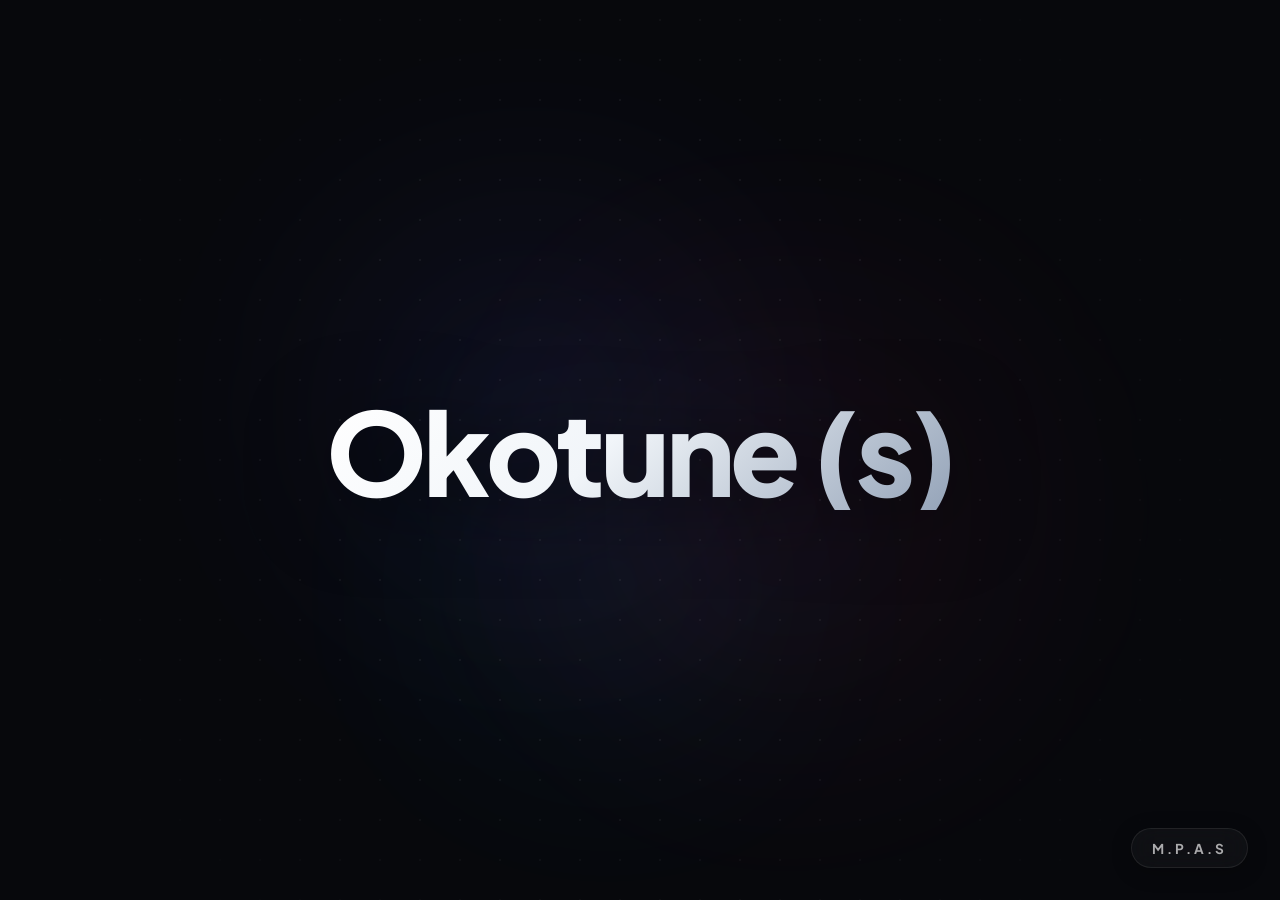
==== commit c89c0063: "Strip down codebase to single-page Okotune (s) with centered title and M.P.A.S link" ====
--- a/index.html
+++ b/index.html
@@ -1,798 +1,237 @@
 <!DOCTYPE html>
-<html lang="en" data-theme="dark">
+<html lang="en">
 <head>
-  <meta charset="UTF-8" />
-  <meta name="viewport" content="width=device-width, initial-scale=1.0, maximum-scale=1.0, user-scalable=no" />
+  <meta charset="UTF-8">
+  <meta name="viewport" content="width=device-width, initial-scale=1.0">
+  <title>Okotune (s)</title>
+  <meta name="description" content="Okotune (s) — Mphathisi Ecosystem">
   
-  <!-- Primary SEO Meta Tags -->
-  <title>OkoTunes — Vibes Without Borders | Next-Gen Music Streamer & Audio Studio</title>
-  <meta name="title" content="OkoTunes — Vibes Without Borders | Next-Gen Music Streamer & Audio Studio" />
-  <meta name="description" content="Explore unlimited beats, curated genre collections, and 3D spatial DSP audio with OkoTunes. Built by Mphathisi Ndlovu (The Teq-master) for the Mphathisi digital innovation ecosystem." />
-  <meta name="keywords" content="OkoTunes, Mphathisi Ndlovu, Teqmaster, Audio Streamer, NUST Zimbabwe, Yallo, SafeNet, Glopkit, Spatial Audio, African Tech, Lo-Fi, Hip Hop, Music Web App" />
-  <meta name="author" content="Mphathisi Ndlovu (The Teq-master)" />
-  <meta name="robots" content="index, follow" />
-  <link rel="canonical" href="https://okotunes.mphathisi.com" />
-
-  <!-- Open Graph / Facebook / LinkedIn -->
-  <meta property="og:type" content="website" />
-  <meta property="og:url" content="https://okotunes.mphathisi.com" />
-  <meta property="og:title" content="OkoTunes — Vibes Without Borders" />
-  <meta property="og:description" content="Explore unlimited beats, curated genre collections, and 3D spatial DSP audio with OkoTunes. Built by Mphathisi Ndlovu (The Teq-master)." />
-  <meta property="og:image" content="assets/hero_artist.jpg" />
-  <meta property="og:site_name" content="OkoTunes" />
-
-  <!-- Twitter Meta Tags -->
-  <meta name="twitter:card" content="summary_large_image" />
-  <meta name="twitter:url" content="https://okotunes.mphathisi.com" />
-  <meta name="twitter:title" content="OkoTunes — Vibes Without Borders" />
-  <meta name="twitter:description" content="Next-gen spatial audio streamer and beat showcase by Mphathisi Ndlovu." />
-  <meta name="twitter:image" content="assets/hero_artist.jpg" />
-
-  <!-- Favicon & Icons -->
-  <link rel="icon" type="image/png" href="assets/okotunes logo.png" />
-  <link rel="apple-touch-icon" href="assets/okotunes logo.png" />
-
-  <!-- Google Fonts -->
-  <link rel="preconnect" href="https://fonts.googleapis.com" />
-  <link rel="preconnect" href="https://fonts.gstatic.com" crossorigin />
-  <link href="https://fonts.googleapis.com/css2?family=Inter:wght@300;400;500;600;700&family=JetBrains+Mono:wght@400;500;600&family=Outfit:wght@400;500;600;700;800;900&family=Plus+Jakarta+Sans:wght@500;600;700;800&display=swap" rel="stylesheet" />
-
-  <!-- Core Stylesheet -->
-  <link rel="stylesheet" href="styles.css" />
-
-  <!-- JSON-LD Schema (Ecosystem & Author Indexing) -->
-  <script type="application/ld+json">
-  {
-    "@context": "https://schema.org",
-    "@graph": [
-      {
-        "@type": "Person",
-        "@id": "https://mphathisi.com/#person",
-        "name": "Mphathisi Ndlovu",
-        "alternateName": ["Teqmaster", "The Teq-master", "Sir Mphatic", "teqmaster-cyber"],
-        "jobTitle": "Software Engineer & Computer Science Innovator",
-        "worksFor": {
-          "@type": "CollegeOrUniversity",
-          "name": "National University of Science and Technology (NUST)"
-        },
-        "url": "https://mphathisi.com"
-      },
-      {
-        "@type": "SoftwareApplication",
-        "name": "OkoTunes Audio Streamer",
-        "applicationCategory": "MultimediaApplication",
-        "operatingSystem": "Web Browser",
-        "url": "https://okotunes.mphathisi.com",
-        "author": { "@id": "https://mphathisi.com/#person" },
-        "description": "High-performance music streamer and Web Audio spatial soundscape engine."
-      }
-    ]
-  }
-  </script>
+  <!-- Modern Geometric Typography -->
+  <link rel="preconnect" href="https://fonts.googleapis.com">
+  <link rel="preconnect" href="https://fonts.gstatic.com" crossorigin>
+  <link href="https://fonts.googleapis.com/css2?family=Plus+Jakarta+Sans:wght@400;600;700;800&display=swap" rel="stylesheet">
+
+  <style>
+    *, *::before, *::after {
+      margin: 0;
+      padding: 0;
+      box-sizing: border-box;
+    }
+
+    :root {
+      --bg: #07080c;
+      --text-main: #ffffff;
+      --text-muted: rgba(255, 255, 255, 0.65);
+      --accent-glow-1: rgba(99, 102, 241, 0.18);
+      --accent-glow-2: rgba(236, 72, 153, 0.12);
+      --accent-glow-3: rgba(14, 165, 233, 0.12);
+      --glass-bg: rgba(255, 255, 255, 0.035);
+      --glass-border: rgba(255, 255, 255, 0.08);
+      --glass-hover-bg: rgba(255, 255, 255, 0.08);
+      --glass-hover-border: rgba(255, 255, 255, 0.25);
+    }
+
+    body {
+      min-height: 100vh;
+      width: 100%;
+      background-color: var(--bg);
+      color: var(--text-main);
+      font-family: 'Plus Jakarta Sans', -apple-system, BlinkMacSystemFont, "Segoe UI", Roboto, sans-serif;
+      overflow: hidden;
+      position: relative;
+      display: flex;
+      justify-content: center;
+      align-items: center;
+      -webkit-font-smoothing: antialiased;
+      -moz-osx-font-smoothing: grayscale;
+    }
+
+    /* Ambient atmospheric glow */
+    .ambient-mesh {
+      position: absolute;
+      inset: 0;
+      pointer-events: none;
+      z-index: 0;
+      overflow: hidden;
+    }
+
+    .ambient-orb {
+      position: absolute;
+      border-radius: 50%;
+      filter: blur(120px);
+      opacity: 0.85;
+      animation: floatPulse 18s ease-in-out infinite alternate;
+    }
+
+    .orb-1 {
+      width: 550px;
+      height: 550px;
+      top: 15%;
+      left: 20%;
+      background: radial-gradient(circle, var(--accent-glow-1) 0%, transparent 70%);
+    }
+
+    .orb-2 {
+      width: 600px;
+      height: 600px;
+      bottom: 10%;
+      right: 15%;
+      background: radial-gradient(circle, var(--accent-glow-2) 0%, transparent 70%);
+      animation-delay: -6s;
+    }
+
+    .orb-3 {
+      width: 450px;
+      height: 450px;
+      top: 40%;
+      right: 35%;
+      background: radial-gradient(circle, var(--accent-glow-3) 0%, transparent 70%);
+      animation-delay: -11s;
+    }
+
+    @keyframes floatPulse {
+      0% {
+        transform: translate(0, 0) scale(1);
+      }
+      50% {
+        transform: translate(40px, -30px) scale(1.08);
+      }
+      100% {
+        transform: translate(-30px, 40px) scale(0.95);
+      }
+    }
+
+    /* Subtle geometric grid backdrop overlay */
+    .bg-grid {
+      position: absolute;
+      inset: 0;
+      background-image: 
+        radial-gradient(rgba(255, 255, 255, 0.05) 1px, transparent 1px);
+      background-size: 40px 40px;
+      mask-image: radial-gradient(circle at center, black 40%, transparent 85%);
+      -webkit-mask-image: radial-gradient(circle at center, black 40%, transparent 85%);
+      pointer-events: none;
+      z-index: 1;
+    }
+
+    /* Center Stage Container */
+    main.center-stage {
+      position: relative;
+      z-index: 10;
+      display: flex;
+      justify-content: center;
+      align-items: center;
+      text-align: center;
+      padding: 2rem;
+      user-select: none;
+    }
+
+    /* Main Centerpiece Title */
+    h1.brand-title {
+      font-size: clamp(2.8rem, 9vw, 7.5rem);
+      font-weight: 800;
+      letter-spacing: -0.035em;
+      line-height: 1.05;
+      background: linear-gradient(135deg, #ffffff 0%, #f1f5f9 45%, #94a3b8 100%);
+      -webkit-background-clip: text;
+      -webkit-text-fill-color: transparent;
+      filter: drop-shadow(0 10px 40px rgba(0, 0, 0, 0.6));
+      position: relative;
+      cursor: default;
+      transition: transform 0.4s cubic-bezier(0.16, 1, 0.3, 1), filter 0.4s ease;
+      animation: entranceGlow 1.2s cubic-bezier(0.16, 1, 0.3, 1) forwards;
+    }
+
+    h1.brand-title:hover {
+      transform: scale(1.02);
+      filter: drop-shadow(0 0 50px rgba(255, 255, 255, 0.25));
+    }
+
+    @keyframes entranceGlow {
+      0% {
+        opacity: 0;
+        transform: translateY(20px) scale(0.96);
+      }
+      100% {
+        opacity: 1;
+        transform: translateY(0) scale(1);
+      }
+    }
+
+    /* Bottom Corner Link */
+    .bottom-corner {
+      position: fixed;
+      bottom: 2rem;
+      right: 2rem;
+      z-index: 20;
+    }
+
+    .corner-link {
+      display: inline-flex;
+      align-items: center;
+      gap: 0.5rem;
+      padding: 0.65rem 1.25rem;
+      font-size: 0.85rem;
+      font-weight: 700;
+      letter-spacing: 0.22em;
+      text-transform: uppercase;
+      text-decoration: none;
+      color: var(--text-muted);
+      background: var(--glass-bg);
+      border: 1px solid var(--glass-border);
+      border-radius: 9999px;
+      backdrop-filter: blur(16px);
+      -webkit-backdrop-filter: blur(16px);
+      box-shadow: 0 4px 20px rgba(0, 0, 0, 0.25);
+      transition: all 0.3s cubic-bezier(0.16, 1, 0.3, 1);
+    }
+
+    .corner-link:hover {
+      color: #ffffff;
+      background: var(--glass-hover-bg);
+      border-color: var(--glass-hover-border);
+      transform: translateY(-2px);
+      box-shadow: 0 8px 30px rgba(0, 0, 0, 0.5), 0 0 20px rgba(99, 102, 241, 0.25);
+    }
+
+    .corner-link:active {
+      transform: translateY(0);
+    }
+
+    /* Mobile adjustments */
+    @media (max-width: 640px) {
+      .bottom-corner {
+        bottom: 1.5rem;
+        right: 1.5rem;
+      }
+      .corner-link {
+        padding: 0.55rem 1rem;
+        font-size: 0.78rem;
+        letter-spacing: 0.18em;
+      }
+    }
+  </style>
 </head>
 <body>
-
-  <!-- Ambient Glowing Background Lights -->
-  <div class="bg-ambient-lights" aria-hidden="true">
-    <div class="ambient-blob blob-1"></div>
-    <div class="ambient-blob blob-2"></div>
-    <div class="ambient-blob blob-3"></div>
+  <!-- Ambient Atmospheric Lighting -->
+  <div class="ambient-mesh" aria-hidden="true">
+    <div class="ambient-orb orb-1"></div>
+    <div class="ambient-orb orb-2"></div>
+    <div class="ambient-orb orb-3"></div>
   </div>
 
-  <!-- Top Floating Pill Navigation -->
-  <div class="header-wrapper">
-    <nav class="nav-pill" aria-label="Main Navigation">
-      <a href="#home" class="brand">
-        <div class="brand-icon">
-          <svg viewBox="0 0 24 24"><path d="M12 2C6.48 2 2 6.48 2 12s4.48 10 10 10 10-4.48 10-10S17.52 2 12 2zm-1 14.5v-9l6 4.5-6 4.5z"/></svg>
-        </div>
-        <div class="brand-text">Oko<span>Tunes</span></div>
-      </a>
-
-      <ul class="nav-links">
-        <li><a href="#home" class="nav-link active">Home</a></li>
-        <li><a href="#tracks" class="nav-link">New arrival</a></li>
-        <li><a href="#library" class="nav-link">Library</a></li>
-        <li><a href="#ecosystem" class="nav-link" id="btnNavEco">Ecosystem</a></li>
-        <li><a href="#pricing" class="nav-link">Pricing</a></li>
-      </ul>
-
-      <div class="nav-actions">
-        <a href="https://mphathisi.com" target="_blank" rel="noopener" class="btn-ghost-nav">Mphathisi Hub</a>
-        <button class="btn-pill-primary" id="btnNavLaunch" data-open-modal="signup">
-          <span>Sign Up</span>
-        </button>
-        <button class="mobile-toggle" id="mobileToggle" aria-label="Toggle Menu">
-          <svg viewBox="0 0 24 24" width="22" height="22" stroke="currentColor" stroke-width="2" fill="none"><line x1="3" y1="12" x2="21" y2="12"/><line x1="3" y1="6" x2="21" y2="6"/><line x1="3" y1="18" x2="21" y2="18"/></svg>
-        </button>
-      </div>
-    </nav>
-  </div>
-
-  <!-- Main Content Container -->
-  <main>
-    <!-- Section 1: Hero ("Vibes Without Borders") -->
-    <section class="hero-section" id="home">
-      <div class="container">
-        <div class="hero-grid">
-          <!-- Left Column -->
-          <div class="hero-content">
-            <div class="hero-badge-pill">
-              <span class="hero-badge-dot"></span>
-              <span>Next-Gen Audio Experience</span>
-            </div>
-
-            <h1 class="hero-title">
-              Vibes Without<br />
-              <span class="text-gradient">Borders</span>
-            </h1>
-
-            <p class="hero-subtitle">
-              Vibes Without Borders lets you explore every beat and genre, anywhere you are. Music without limits, just pure connection.
-            </p>
-
-            <!-- Stats Row -->
-            <div class="hero-stats-row">
-              <div class="stat-item">
-                <div class="stat-header">
-                  <span class="stat-icon">🎵</span>
-                  <span class="stat-num">2000+</span>
-                </div>
-                <div class="stat-label">Songs & Beats</div>
-              </div>
-
-              <div class="stat-item">
-                <div class="stat-header">
-                  <span class="stat-icon">👤</span>
-                  <span class="stat-num">300+</span>
-                </div>
-                <div class="stat-label">Exclusive Singers</div>
-              </div>
-
-              <div class="stat-item">
-                <div class="stat-header">
-                  <span class="stat-icon">💿</span>
-                  <span class="stat-num">600+</span>
-                </div>
-                <div class="stat-label">Albums</div>
-              </div>
-            </div>
-
-            <!-- CTA Buttons -->
-            <div class="hero-cta-group">
-              <button class="btn-hero-primary" id="btnStartListening">
-                <svg viewBox="0 0 24 24" width="20" height="20" fill="currentColor"><polygon points="6,4 20,12 6,20"/></svg>
-                <span>Start Listening</span>
-              </button>
-
-              <button class="btn-hero-secondary" id="btnExploreEco">
-                <span>Explore Ecosystem</span>
-                <svg viewBox="0 0 24 24" width="18" height="18" fill="none" stroke="currentColor" stroke-width="2"><path d="M5 12h14M12 5l7 7-7 7"/></svg>
-              </button>
-            </div>
-          </div>
-
-          <!-- Right Column (Hero Visual Artwork) -->
-          <div class="hero-visual-wrapper">
-            <div class="hero-art-card">
-              <div class="hero-art-glow"></div>
-              <img src="assets/hero_artist.jpg" alt="Vibes Without Borders Artist" class="hero-art-img" />
-            </div>
-
-            <!-- Float Badges -->
-            <div class="hero-float-badge badge-top-left">
-              <div class="badge-icon">🎧</div>
-              <div>
-                <div class="badge-text-primary">Spatial 3D DSP</div>
-                <div class="badge-text-sub">Binaural Studio Engine</div>
-              </div>
-            </div>
-
-            <div class="hero-float-badge badge-bottom-right">
-              <div class="badge-icon">⚡</div>
-              <div>
-                <div class="badge-text-primary">Zero Latency</div>
-                <div class="badge-text-sub">Web Audio Synthesizer</div>
-              </div>
-            </div>
-          </div>
-        </div>
-      </div>
-    </section>
-
-    <!-- Section 2: This Week's Fire Track (OkoTunes Flow's Choice) -->
-    <section class="fire-tracks-section" id="tracks">
-      <div class="container">
-        <div class="section-header">
-          <span class="section-tag">Curated Highlights</span>
-          <h2 class="section-title">
-            This Week’s Fire Track<br />
-            <span style="color: var(--text-muted); font-weight: 500;">: Music Flow’s Choice</span>
-          </h2>
-          <p class="section-desc">
-            Discover the track everyone's talking about. Each week, Music Flow highlights one song that's heating up the charts and playlists. Press play, turn it up, and ride the vibe.
-          </p>
-        </div>
-
-        <!-- 3 Prominent Album Cards -->
-        <div class="fire-cards-grid">
-          <!-- Card 1: Crazy Frog -->
-          <article class="fire-card" data-track-id="crazy_frog">
-            <div class="track-cover-box">
-              <img src="assets/track_crazy_frog.jpg" alt="Crazy Frog - Jamie Chastain" class="track-cover-img" />
-              <div class="play-btn-overlay">
-                <svg viewBox="0 0 24 24"><polygon points="6,4 20,12 6,20"/></svg>
-              </div>
-            </div>
-            <div class="track-info">
-              <h3 class="track-name">Crazy Frog</h3>
-              <p class="track-artist">Jamie Chastain</p>
-              <div class="track-meta-row">
-                <span class="listeners-badge">
-                  <svg viewBox="0 0 24 24"><path d="M12 2C6.48 2 2 6.48 2 12v6c0 1.1.9 2 2 2h2v-8H4v-2c0-4.41 3.59-8 8-8s8 3.59 8 8v2h-2v8h2c1.1 0 2-.9 2-2v-6c0-5.52-4.48-10-10-10z"/></svg>
-                  20K listeners
-                </span>
-                <span>3:42</span>
-              </div>
-            </div>
-          </article>
-
-          <!-- Card 2: Voice (Centerpiece) -->
-          <article class="fire-card card-featured" data-track-id="voice">
-            <div class="track-cover-box">
-              <span class="featured-badge">NEW ALBUM RELEASE</span>
-              <img src="assets/track_voice.jpg" alt="Voice - Samira" class="track-cover-img" />
-              <div class="play-btn-overlay">
-                <svg viewBox="0 0 24 24"><polygon points="6,4 20,12 6,20"/></svg>
-              </div>
-            </div>
-            <div class="track-info">
-              <h3 class="track-name">Voice</h3>
-              <p class="track-artist">Samira</p>
-              <div class="track-meta-row">
-                <span class="listeners-badge" style="color: var(--primary-pink); font-weight: 700;">
-                  <svg viewBox="0 0 24 24"><path d="M12 2C6.48 2 2 6.48 2 12v6c0 1.1.9 2 2 2h2v-8H4v-2c0-4.41 3.59-8 8-8s8 3.59 8 8v2h-2v8h2c1.1 0 2-.9 2-2v-6c0-5.52-4.48-10-10-10z"/></svg>
-                  70K listeners
-                </span>
-                <span>4:05</span>
-              </div>
-            </div>
-          </article>
-
-          <!-- Card 3: Rise 2 Top -->
-          <article class="fire-card" data-track-id="rise_top">
-            <div class="track-cover-box">
-              <img src="assets/track_rise_top.jpg" alt="Rise 2 Top - Alex" class="track-cover-img" />
-              <div class="play-btn-overlay">
-                <svg viewBox="0 0 24 24"><polygon points="6,4 20,12 6,20"/></svg>
-              </div>
-            </div>
-            <div class="track-info">
-              <h3 class="track-name">Rise 2 Top</h3>
-              <p class="track-artist">Alex</p>
-              <div class="track-meta-row">
-                <span class="listeners-badge">
-                  <svg viewBox="0 0 24 24"><path d="M12 2C6.48 2 2 6.48 2 12v6c0 1.1.9 2 2 2h2v-8H4v-2c0-4.41 3.59-8 8-8s8 3.59 8 8v2h-2v8h2c1.1 0 2-.9 2-2v-6c0-5.52-4.48-10-10-10z"/></svg>
-                  40K listeners
-                </span>
-                <span>3:18</span>
-              </div>
-            </div>
-          </article>
-        </div>
-      </div>
-    </section>
-
-    <!-- Section 3: Infinite Music Library (Genre Slider) -->
-    <section class="library-section" id="library">
-      <div class="container">
-        <div class="library-nav-row">
-          <div class="library-header">
-            <span class="section-tag">Sound Categories</span>
-            <h2 class="section-title">Your Infinite Music Library</h2>
-            <p class="section-desc">Stream, search, and save your favorite tracks. Discover new vibes every day, all in one place.</p>
-          </div>
-
-          <div class="carousel-nav-btns">
-            <button class="btn-carousel-arrow" id="btnPrevCarousel" aria-label="Previous Genre">
-              <svg viewBox="0 0 24 24" width="20" height="20" fill="none" stroke="currentColor" stroke-width="2"><path d="M15 18l-6-6 6-6"/></svg>
-            </button>
-            <button class="btn-carousel-arrow" id="btnNextCarousel" aria-label="Next Genre">
-              <svg viewBox="0 0 24 24" width="20" height="20" fill="none" stroke="currentColor" stroke-width="2"><path d="M9 18l6-6-6-6"/></svg>
-            </button>
-          </div>
-        </div>
-
-        <!-- Horizontal Scrollable Genre Grid -->
-        <div class="genres-grid" id="genresGrid">
-          <!-- Hip Hop -->
-          <div class="genre-card" data-genre="Hip Hop">
-            <img src="assets/genre_hiphop.jpg" alt="Hip Hop" class="genre-bg-img" />
-            <div class="genre-overlay"></div>
-            <div class="genre-play-pill">
-              <svg viewBox="0 0 24 24"><polygon points="6,4 20,12 6,20"/></svg>
-            </div>
-            <div class="genre-content">
-              <h3 class="genre-title">Hip Hop</h3>
-              <div class="genre-count">🎵 412 songs</div>
-            </div>
-          </div>
-
-          <!-- Lo-Fi -->
-          <div class="genre-card" data-genre="Lo-Fi">
-            <img src="assets/genre_lofi.jpg" alt="Lo-Fi" class="genre-bg-img" />
-            <div class="genre-overlay"></div>
-            <div class="genre-play-pill">
-              <svg viewBox="0 0 24 24"><polygon points="6,4 20,12 6,20"/></svg>
-            </div>
-            <div class="genre-content">
-              <h3 class="genre-title">Lo - Fi</h3>
-              <div class="genre-count">🎵 600 songs</div>
-            </div>
-          </div>
-
-          <!-- Rock & Roll -->
-          <div class="genre-card" data-genre="Rock & Roll">
-            <img src="assets/genre_rock.jpg" alt="Rock & Roll" class="genre-bg-img" />
-            <div class="genre-overlay"></div>
-            <div class="genre-play-pill">
-              <svg viewBox="0 0 24 24"><polygon points="6,4 20,12 6,20"/></svg>
-            </div>
-            <div class="genre-content">
-              <h3 class="genre-title">Rock & Roll</h3>
-              <div class="genre-count">🎵 312 songs</div>
-            </div>
-          </div>
-
-          <!-- R & B -->
-          <div class="genre-card" data-genre="R & B">
-            <img src="assets/genre_rnb.jpg" alt="R & B" class="genre-bg-img" />
-            <div class="genre-overlay"></div>
-            <div class="genre-play-pill">
-              <svg viewBox="0 0 24 24"><polygon points="6,4 20,12 6,20"/></svg>
-            </div>
-            <div class="genre-content">
-              <h3 class="genre-title">R & B</h3>
-              <div class="genre-count">🎵 612 songs</div>
-            </div>
-          </div>
-
-          <!-- Afrobeats & Amapiano -->
-          <div class="genre-card" data-genre="Afrobeats">
-            <img src="assets/genre_afrobeats.jpg" alt="Afrobeats & Amapiano" class="genre-bg-img" />
-            <div class="genre-overlay"></div>
-            <div class="genre-play-pill">
-              <svg viewBox="0 0 24 24"><polygon points="6,4 20,12 6,20"/></svg>
-            </div>
-            <div class="genre-content">
-              <h3 class="genre-title">Afrobeats</h3>
-              <div class="genre-count">🎵 580 songs</div>
-            </div>
-          </div>
-        </div>
-      </div>
-    </section>
-
-    <!-- Section 4: Mphathisi & Teqmaster Ecosystem Hub -->
-    <section class="ecosystem-section" id="ecosystem">
-      <div class="container">
-        <div class="section-header">
-          <span class="section-tag">Integrated Ecosystem</span>
-          <h2 class="section-title">The Mphathisi Innovation Hub</h2>
-          <p class="section-desc">
-            OkoTunes is part of Mphathisi Ndlovu's (The Teq-master) interconnected digital platform suite at NUST Zimbabwe, bridging AI companions, spatial audio, and campus security.
-          </p>
-        </div>
-
-        <div class="eco-banner-grid">
-          <!-- Hub Master -->
-          <div class="eco-card">
-            <div>
-              <div class="eco-card-header">
-                <div class="eco-icon-box icon-box-pink">🌐</div>
-                <span class="status-pill-live"><span class="status-dot-live"></span> MASTER HUB</span>
-              </div>
-              <h3 class="eco-title">mphathisi.com</h3>
-              <p class="eco-desc">Official identity gateway and project launchpad for full-stack engineer Mphathisi Ndlovu.</p>
-              <div class="eco-tags">
-                <span class="tag-badge">Master Hub</span>
-                <span class="tag-badge">NUST Portfolio</span>
-              </div>
-            </div>
-            <a href="https://mphathisi.com" target="_blank" rel="noopener" class="eco-link-action">
-              <span>Visit mphathisi.com</span>
-              <svg viewBox="0 0 24 24" width="16" height="16" fill="none" stroke="currentColor" stroke-width="2"><path d="M5 12h14M12 5l7 7-7 7"/></svg>
-            </a>
-          </div>
-
-          <!-- Yallo AI -->
-          <div class="eco-card">
-            <div>
-              <div class="eco-card-header">
-                <div class="eco-icon-box icon-box-cyan">🤖</div>
-                <span class="status-pill-live"><span class="status-dot-live"></span> AI LIVE</span>
-              </div>
-              <h3 class="eco-title">Yallo AI Companion</h3>
-              <p class="eco-desc">Autonomous learning companion tailored for computer science students and active recall memory drills.</p>
-              <div class="eco-tags">
-                <span class="tag-badge">AI Assistant</span>
-                <span class="tag-badge">Python / FastAPI</span>
-              </div>
-            </div>
-            <a href="https://idevmight.mphathisi.com" target="_blank" rel="noopener" class="eco-link-action">
-              <span>Launch Yallo AI</span>
-              <svg viewBox="0 0 24 24" width="16" height="16" fill="none" stroke="currentColor" stroke-width="2"><path d="M5 12h14M12 5l7 7-7 7"/></svg>
-            </a>
-          </div>
-
-          <!-- SafeNet Security -->
-          <div class="eco-card">
-            <div>
-              <div class="eco-card-header">
-                <div class="eco-icon-box icon-box-purple">🛡️</div>
-                <span class="status-pill-live"><span class="status-dot-live"></span> CAMPUS SEC</span>
-              </div>
-              <h3 class="eco-title">SafeNet NUST</h3>
-              <p class="eco-desc">Real-time emergency incident response and campus threat dispatch platform engineered for students.</p>
-              <div class="eco-tags">
-                <span class="tag-badge">Campus Safety</span>
-                <span class="tag-badge">Realtime Dispatch</span>
-              </div>
-            </div>
-            <a href="https://cv.mphathisi.com" target="_blank" rel="noopener" class="eco-link-action">
-              <span>Explore SafeNet</span>
-              <svg viewBox="0 0 24 24" width="16" height="16" fill="none" stroke="currentColor" stroke-width="2"><path d="M5 12h14M12 5l7 7-7 7"/></svg>
-            </a>
-          </div>
-        </div>
-      </div>
-    </section>
-
-    <!-- Section 5: Interactive Audio Studio Visualizer Canvas -->
-    <section class="studio-section" id="studio">
-      <div class="container">
-        <div class="studio-card">
-          <div class="studio-header-row">
-            <div>
-              <span class="section-tag">Audio DSP Engine</span>
-              <h2 style="font-size: 1.8rem; margin-top: 4px;">Live Frequency Spectrum & Spatial Lab</h2>
-            </div>
-            <div style="font-size: 0.85rem; color: var(--text-muted);">
-              Web Audio API • 3D Binaural DSP
-            </div>
-          </div>
-
-          <!-- Canvas Visualizer -->
-          <div class="visualizer-canvas-box">
-            <canvas id="visualizerCanvas"></canvas>
-          </div>
-
-          <!-- DSP Effect Toggles -->
-          <div class="studio-controls-grid">
-            <div class="studio-toggle-box active" id="toggleSpatial">
-              <div>
-                <div class="toggle-title">Spatial 3D Pan</div>
-                <div class="toggle-sub">Dynamic binaural field</div>
-              </div>
-              <div class="toggle-switch"></div>
-            </div>
-
-            <div class="studio-toggle-box active" id="toggleBass">
-              <div>
-                <div class="toggle-title">Bass Boost +6dB</div>
-                <div class="toggle-sub">Low-shelf equalizer</div>
-              </div>
-              <div class="toggle-switch"></div>
-            </div>
-
-            <div class="studio-toggle-box" id="toggleVinyl">
-              <div>
-                <div class="toggle-title">Lo-Fi Warmth</div>
-                <div class="toggle-sub">Analog saturation</div>
-              </div>
-              <div class="toggle-switch"></div>
-            </div>
-
-            <div class="studio-toggle-box active" id="toggleArp">
-              <div>
-                <div class="toggle-title">Synth Arpeggiator</div>
-                <div class="toggle-sub">Procedural chords</div>
-              </div>
-              <div class="toggle-switch"></div>
-            </div>
-          </div>
-        </div>
-      </div>
-    </section>
-
-    <!-- Section 6: Membership & Passes -->
-    <section class="pricing-section" id="pricing">
-      <div class="container">
-        <div class="section-header">
-          <span class="section-tag">Access Plans</span>
-          <h2 class="section-title">Music Without Limits</h2>
-          <p class="section-desc">Unlock hi-res master streams, spatial audio mixes, and offline library access.</p>
-        </div>
-
-        <div class="pricing-grid">
-          <!-- Tier 1: Community Free -->
-          <div class="pricing-card">
-            <h3 class="tier-name">Student Community</h3>
-            <div class="tier-price-row">
-              <span class="tier-price">Free</span>
-              <span class="tier-period">/ forever</span>
-            </div>
-            <p class="tier-desc">Open access for all NUST students, researchers, and African developers.</p>
-            <ul class="tier-features">
-              <li class="tier-feature-item">
-                <svg viewBox="0 0 24 24"><polyline points="20 6 9 17 4 12"/></svg>
-                Unlimited Web Streamer
-              </li>
-              <li class="tier-feature-item">
-                <svg viewBox="0 0 24 24"><polyline points="20 6 9 17 4 12"/></svg>
-                Curated Genre Playlists
-              </li>
-              <li class="tier-feature-item">
-                <svg viewBox="0 0 24 24"><polyline points="20 6 9 17 4 12"/></svg>
-                Ecosystem Hub SSO
-              </li>
-            </ul>
-            <button class="btn-pricing-action btn-pricing-ghost" data-open-modal="signup">Get Free Access</button>
-          </div>
-
-          <!-- Tier 2: Pro Creator (Featured) -->
-          <div class="pricing-card card-featured">
-            <span class="featured-badge" style="position: static; display: inline-block; margin-bottom: 12px; width: fit-content;">RECOMMENDED</span>
-            <h3 class="tier-name">Pro Creator</h3>
-            <div class="tier-price-row">
-              <span class="tier-price">$9.99</span>
-              <span class="tier-period">/ month</span>
-            </div>
-            <p class="tier-desc">Master lossless FLAC audio, 3D spatial DSP, and offline cache.</p>
-            <ul class="tier-features">
-              <li class="tier-feature-item">
-                <svg viewBox="0 0 24 24"><polyline points="20 6 9 17 4 12"/></svg>
-                Lossless 24-bit / 96kHz Master
-              </li>
-              <li class="tier-feature-item">
-                <svg viewBox="0 0 24 24"><polyline points="20 6 9 17 4 12"/></svg>
-                3D Spatial Audio & Equalizer
-              </li>
-              <li class="tier-feature-item">
-                <svg viewBox="0 0 24 24"><polyline points="20 6 9 17 4 12"/></svg>
-                Zero-Ads Listening
-              </li>
-              <li class="tier-feature-item">
-                <svg viewBox="0 0 24 24"><polyline points="20 6 9 17 4 12"/></svg>
-                Direct Artist Tip Support
-              </li>
-            </ul>
-            <button class="btn-pricing-action btn-pricing-gradient" data-open-modal="signup">Start 14-Day Free Trial</button>
-          </div>
-
-          <!-- Tier 3: Studio Spatial VIP -->
-          <div class="pricing-card">
-            <h3 class="tier-name">Studio Spatial VIP</h3>
-            <div class="tier-price-row">
-              <span class="tier-price">$19.99</span>
-              <span class="tier-period">/ month</span>
-            </div>
-            <p class="tier-desc">Designed for sound engineers, producers, and creative studios.</p>
-            <ul class="tier-features">
-              <li class="tier-feature-item">
-                <svg viewBox="0 0 24 24"><polyline points="20 6 9 17 4 12"/></svg>
-                Multi-Stem Audio Downloads
-              </li>
-              <li class="tier-feature-item">
-                <svg viewBox="0 0 24 24"><polyline points="20 6 9 17 4 12"/></svg>
-                Custom DSP Shader Presets
-              </li>
-              <li class="tier-feature-item">
-                <svg viewBox="0 0 24 24"><polyline points="20 6 9 17 4 12"/></svg>
-                Dedicated Cloudflare R2 Egress
-              </li>
-            </ul>
-            <button class="btn-pricing-action btn-pricing-ghost" data-open-modal="signup">Join Studio VIP</button>
-          </div>
-        </div>
-      </div>
-    </section>
+  <div class="bg-grid" aria-hidden="true"></div>
+
+  <!-- Center Stage -->
+  <main class="center-stage">
+    <h1 class="brand-title">Okotune (s)</h1>
   </main>
 
-  <!-- Persistent Floating Bottom Music Player Dock -->
-  <div class="player-dock-wrapper">
-    <div class="player-dock" id="playerDock">
-      <!-- Left Track Meta -->
-      <div class="player-track-meta">
-        <div class="player-thumb-box">
-          <img src="assets/track_voice.jpg" alt="Track thumbnail" id="dockThumb" class="player-thumb-img" />
-        </div>
-        <div class="player-text-box">
-          <div class="player-track-title" id="dockTitle">Voice</div>
-          <div class="player-track-artist" id="dockArtist">Samira • Synth-Pop Nights</div>
-        </div>
-      </div>
-
-      <!-- Center Playback Controls -->
-      <div class="player-center-controls">
-        <div class="player-btn-row">
-          <button class="btn-ctrl" id="dockPrevBtn" aria-label="Previous Track">
-            <svg viewBox="0 0 24 24" width="20" height="20" fill="currentColor"><polygon points="19,20 9,12 19,4"/><rect x="5" y="4" width="2" height="16"/></svg>
-          </button>
-
-          <button class="btn-ctrl-play" id="dockPlayBtn" aria-label="Play or Pause">
-            <svg viewBox="0 0 24 24"><polygon points="6,4 20,12 6,20"/></svg>
-          </button>
-
-          <button class="btn-ctrl" id="dockNextBtn" aria-label="Next Track">
-            <svg viewBox="0 0 24 24" width="20" height="20" fill="currentColor"><polygon points="5,4 15,12 5,20"/><rect x="17" y="4" width="2" height="16"/></svg>
-          </button>
-        </div>
-
-        <!-- Scrubber -->
-        <div class="player-scrub-row">
-          <span class="time-label" id="timeCurrent">0:00</span>
-          <div class="scrub-track" id="scrubTrack">
-            <div class="scrub-progress" id="scrubProgress">
-              <div class="scrub-handle"></div>
-            </div>
-          </div>
-          <span class="time-label" id="timeTotal">3:15</span>
-        </div>
-      </div>
-
-      <!-- Right Visualizer & Volume Dock -->
-      <div class="player-right-dock">
-        <div class="equalizer-bars-dock" aria-label="Visualizer Animation">
-          <div class="eq-bar"></div>
-          <div class="eq-bar"></div>
-          <div class="eq-bar"></div>
-          <div class="eq-bar"></div>
-        </div>
-
-        <div class="volume-slider-box">
-          <svg viewBox="0 0 24 24" width="16" height="16" fill="var(--text-muted)"><path d="M3 9v6h4l5 5V4L7 9H3zm13.5 3c0-1.77-1.02-3.29-2.5-4.03v8.05c1.48-.73 2.5-2.25 2.5-4.02z"/></svg>
-          <input type="range" class="volume-slider" id="volumeSlider" min="0" max="1" step="0.05" value="0.7" aria-label="Volume Slider" />
-        </div>
-      </div>
-    </div>
-  </div>
-
-  <!-- Modal: Ecosystem Hub -->
-  <div class="modal-overlay" id="ecoModal" role="dialog" aria-modal="true">
-    <div class="modal-container">
-      <button class="modal-close-btn" aria-label="Close modal">✕</button>
-      <h3 style="font-size: 1.5rem; margin-bottom: 8px;">Mphathisi Ndlovu Ecosystem</h3>
-      <p style="color: var(--text-muted); font-size: 0.9rem; margin-bottom: 24px;">Explore operational platforms and applications created by The Teq-master.</p>
-
-      <div style="display: flex; flex-direction: column; gap: 14px;">
-        <a href="https://mphathisi.com" target="_blank" rel="noopener" class="eco-card" style="padding: 16px; flex-direction: row; align-items: center; justify-content: space-between;">
-          <div>
-            <div style="font-weight: 700; color: #fff;">mphathisi.com</div>
-            <div style="font-size: 0.8rem; color: var(--text-dim);">Official Digital Master Identity Hub</div>
-          </div>
-          <span style="color: var(--primary-pink); font-size: 0.85rem; font-weight: 700;">Open →</span>
-        </a>
-
-        <a href="https://idevmight.mphathisi.com" target="_blank" rel="noopener" class="eco-card" style="padding: 16px; flex-direction: row; align-items: center; justify-content: space-between;">
-          <div>
-            <div style="font-weight: 700; color: #fff;">Yallo AI Companion</div>
-            <div style="font-size: 0.8rem; color: var(--text-dim);">AI-powered study & code companion</div>
-          </div>
-          <span style="color: var(--primary-cyan); font-size: 0.85rem; font-weight: 700;">Launch →</span>
-        </a>
-
-        <a href="https://cv.mphathisi.com" target="_blank" rel="noopener" class="eco-card" style="padding: 16px; flex-direction: row; align-items: center; justify-content: space-between;">
-          <div>
-            <div style="font-weight: 700; color: #fff;">SafeNet NUST Dispatch</div>
-            <div style="font-size: 0.8rem; color: var(--text-dim);">Campus emergency safety system</div>
-          </div>
-          <span style="color: var(--primary-purple); font-size: 0.85rem; font-weight: 700;">View →</span>
-        </a>
-
-        <a href="https://github.com/theteqmaster-cyber" target="_blank" rel="noopener" class="eco-card" style="padding: 16px; flex-direction: row; align-items: center; justify-content: space-between;">
-          <div>
-            <div style="font-weight: 700; color: #fff;">GitHub @theteqmaster-cyber</div>
-            <div style="font-size: 0.8rem; color: var(--text-dim);">Open source repositories and software</div>
-          </div>
-          <span style="color: var(--primary-emerald); font-size: 0.85rem; font-weight: 700;">GitHub →</span>
-        </a>
-      </div>
-    </div>
-  </div>
-
-  <!-- Modal: Sign Up / Community Early Access -->
-  <div class="modal-overlay" id="signupModal" role="dialog" aria-modal="true">
-    <div class="modal-container">
-      <button class="modal-close-btn" aria-label="Close modal">✕</button>
-      <h3 style="font-size: 1.5rem; margin-bottom: 8px;">Join OkoTunes Studio</h3>
-      <p style="color: var(--text-muted); font-size: 0.9rem; margin-bottom: 20px;">
-        Get instant access to curated spatial audio tracks and early features.
-      </p>
-
-      <form onsubmit="event.preventDefault(); alert('Welcome to OkoTunes! Starting stream...'); document.getElementById('signupModal').classList.remove('open'); document.getElementById('btnStartListening').click();">
-        <div style="margin-bottom: 16px;">
-          <label style="font-size: 0.82rem; color: var(--text-muted); display: block; margin-bottom: 6px;">Your Name</label>
-          <input type="text" placeholder="e.g. Mphathisi" required style="width: 100%; padding: 12px 16px; background: rgba(255,255,255,0.06); border: 1px solid var(--border-medium); border-radius: var(--radius-md); color: #fff; outline: none; font-size: 0.95rem;" />
-        </div>
-
-        <div style="margin-bottom: 24px;">
-          <label style="font-size: 0.82rem; color: var(--text-muted); display: block; margin-bottom: 6px;">Email Address</label>
-          <input type="email" placeholder="dev@mphathisi.com" required style="width: 100%; padding: 12px 16px; background: rgba(255,255,255,0.06); border: 1px solid var(--border-medium); border-radius: var(--radius-md); color: #fff; outline: none; font-size: 0.95rem;" />
-        </div>
-
-        <button type="submit" class="btn-pill-primary" style="width: 100%; justify-content: center; padding: 14px; font-size: 1rem;">
-          Start Free Access
-        </button>
-      </form>
-    </div>
-  </div>
-
-  <!-- Footer -->
-  <footer class="footer-section">
-    <div class="container">
-      <div class="footer-grid">
-        <!-- Brand Info -->
-        <div>
-          <div class="brand" style="margin-bottom: 10px;">
-            <div class="brand-icon">
-              <svg viewBox="0 0 24 24"><path d="M12 2C6.48 2 2 6.48 2 12s4.48 10 10 10 10-4.48 10-10S17.52 2 12 2zm-1 14.5v-9l6 4.5-6 4.5z"/></svg>
-            </div>
-            <div class="brand-text">Oko<span>Tunes</span></div>
-          </div>
-          <p class="footer-brand-desc">
-            Next-generation music streaming experience with real-time Web Audio synthesis, 3D binaural spatial DSP, and infinite sound library.
-          </p>
-        </div>
-
-        <!-- Ecosystem Links -->
-        <div>
-          <h4 class="footer-heading">Subdomains</h4>
-          <ul class="footer-links-list">
-            <li><a href="https://mphathisi.com" target="_blank" rel="noopener" class="footer-link">mphathisi.com</a></li>
-            <li><a href="https://okotunes.mphathisi.com" class="footer-link">okotunes.mphathisi.com</a></li>
-            <li><a href="https://idevmight.mphathisi.com" target="_blank" rel="noopener" class="footer-link">idevmight.mphathisi.com</a></li>
-            <li><a href="https://studybreak.mphathisi.com" target="_blank" rel="noopener" class="footer-link">studybreak.mphathisi.com</a></li>
-            <li><a href="https://notak.mphathisi.com" target="_blank" rel="noopener" class="footer-link">notak.mphathisi.com</a></li>
-          </ul>
-        </div>
-
-        <!-- Featured Projects -->
-        <div>
-          <h4 class="footer-heading">Ecosystem</h4>
-          <ul class="footer-links-list">
-            <li><a href="https://idevmight.mphathisi.com" target="_blank" rel="noopener" class="footer-link">Yallo AI Companion</a></li>
-            <li><a href="https://cv.mphathisi.com" target="_blank" rel="noopener" class="footer-link">SafeNet NUST Security</a></li>
-            <li><a href="https://github.com/theteqmaster-cyber" target="_blank" rel="noopener" class="footer-link">Glopkit UI Bible</a></li>
-            <li><a href="https://studybreak.mphathisi.com" target="_blank" rel="noopener" class="footer-link">StudyBreak Hub</a></li>
-          </ul>
-        </div>
-
-        <!-- Contact & Developer -->
-        <div>
-          <h4 class="footer-heading">Connect</h4>
-          <ul class="footer-links-list">
-            <li><a href="mailto:dev@mphathisi.com" class="footer-link">dev@mphathisi.com</a></li>
-            <li><a href="mailto:theteqmaster@gmail.com" class="footer-link">theteqmaster@gmail.com</a></li>
-            <li><a href="https://github.com/theteqmaster-cyber" target="_blank" rel="noopener" class="footer-link">GitHub Profile</a></li>
-            <li><span class="status-pill-live" style="margin-top: 8px;"><span class="status-dot-live"></span> Operational</span></li>
-          </ul>
-        </div>
-      </div>
-
-      <!-- Bottom Row -->
-      <div class="footer-bottom-row">
-        <div>
-          © 2026 OkoTunes. Designed & Engineered by <a href="https://mphathisi.com" target="_blank" rel="noopener" style="color: #fff; font-weight: 600;">Mphathisi Ndlovu (The Teq-master)</a>.
-        </div>
-        <div>
-          National University of Science and Technology (NUST) • Bulawayo, Zimbabwe
-        </div>
-      </div>
-    </div>
-  </footer>
-
-  <!-- Core JavaScript -->
-  <script src="app.js"></script>
+  <!-- Bottom Corner Link -->
+  <aside class="bottom-corner">
+    <a href="https://mphathisi.com" target="_blank" rel="noopener noreferrer" class="corner-link" title="Visit mphathisi.com">
+      M.P.A.S
+    </a>
+  </aside>
 </body>
 </html>
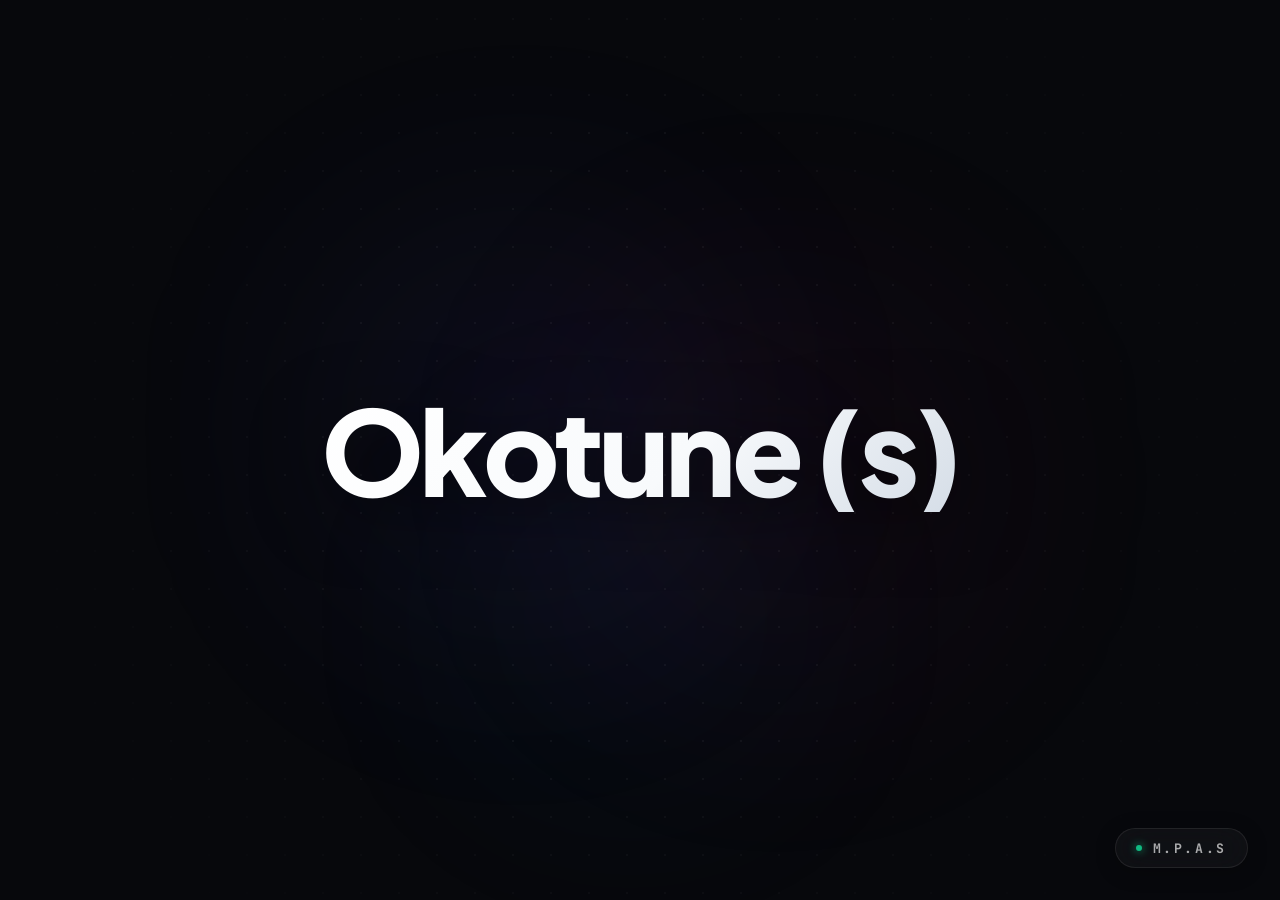
==== commit ac9d7863: "Add smart, subtle ambient animations and micro-interactions" ====
--- a/index.html
+++ b/index.html
@@ -9,7 +9,7 @@
   <!-- Modern Geometric Typography -->
   <link rel="preconnect" href="https://fonts.googleapis.com">
   <link rel="preconnect" href="https://fonts.gstatic.com" crossorigin>
-  <link href="https://fonts.googleapis.com/css2?family=Plus+Jakarta+Sans:wght@400;600;700;800&display=swap" rel="stylesheet">
+  <link href="https://fonts.googleapis.com/css2?family=Plus+Jakarta+Sans:wght@400;600;700;800&family=JetBrains+Mono:wght@500;700&display=swap" rel="stylesheet">
 
   <style>
     *, *::before, *::after {
@@ -22,18 +22,21 @@
       --bg: #07080c;
       --text-main: #ffffff;
       --text-muted: rgba(255, 255, 255, 0.65);
-      --accent-glow-1: rgba(99, 102, 241, 0.18);
-      --accent-glow-2: rgba(236, 72, 153, 0.12);
-      --accent-glow-3: rgba(14, 165, 233, 0.12);
+      --accent-glow-1: rgba(99, 102, 241, 0.16);
+      --accent-glow-2: rgba(236, 72, 153, 0.11);
+      --accent-glow-3: rgba(14, 165, 233, 0.11);
       --glass-bg: rgba(255, 255, 255, 0.035);
       --glass-border: rgba(255, 255, 255, 0.08);
-      --glass-hover-bg: rgba(255, 255, 255, 0.08);
-      --glass-hover-border: rgba(255, 255, 255, 0.25);
+      --glass-hover-bg: rgba(255, 255, 255, 0.075);
+      --glass-hover-border: rgba(255, 255, 255, 0.22);
+    }
+
+    html, body {
+      height: 100%;
+      width: 100%;
     }
 
     body {
-      min-height: 100vh;
-      width: 100%;
       background-color: var(--bg);
       color: var(--text-main);
       font-family: 'Plus Jakarta Sans', -apple-system, BlinkMacSystemFont, "Segoe UI", Roboto, sans-serif;
@@ -44,9 +47,10 @@
       align-items: center;
       -webkit-font-smoothing: antialiased;
       -moz-osx-font-smoothing: grayscale;
-    }
-
-    /* Ambient atmospheric glow */
+      perspective: 1000px;
+    }
+
+    /* Ambient atmospheric glow orbs */
     .ambient-mesh {
       position: absolute;
       inset: 0;
@@ -58,46 +62,47 @@
     .ambient-orb {
       position: absolute;
       border-radius: 50%;
-      filter: blur(120px);
-      opacity: 0.85;
-      animation: floatPulse 18s ease-in-out infinite alternate;
+      filter: blur(130px);
+      opacity: 0.8;
+      animation: floatPulse 22s ease-in-out infinite alternate;
+      will-change: transform;
     }
 
     .orb-1 {
-      width: 550px;
-      height: 550px;
+      width: 580px;
+      height: 580px;
       top: 15%;
-      left: 20%;
+      left: 18%;
       background: radial-gradient(circle, var(--accent-glow-1) 0%, transparent 70%);
     }
 
     .orb-2 {
-      width: 600px;
-      height: 600px;
-      bottom: 10%;
+      width: 620px;
+      height: 620px;
+      bottom: 12%;
       right: 15%;
       background: radial-gradient(circle, var(--accent-glow-2) 0%, transparent 70%);
-      animation-delay: -6s;
+      animation-delay: -7s;
     }
 
     .orb-3 {
-      width: 450px;
-      height: 450px;
-      top: 40%;
-      right: 35%;
+      width: 480px;
+      height: 480px;
+      top: 42%;
+      right: 32%;
       background: radial-gradient(circle, var(--accent-glow-3) 0%, transparent 70%);
-      animation-delay: -11s;
+      animation-delay: -14s;
     }
 
     @keyframes floatPulse {
       0% {
-        transform: translate(0, 0) scale(1);
+        transform: translate3d(0, 0, 0) scale(1);
       }
       50% {
-        transform: translate(40px, -30px) scale(1.08);
+        transform: translate3d(35px, -25px, 0) scale(1.06);
       }
       100% {
-        transform: translate(-30px, 40px) scale(0.95);
+        transform: translate3d(-25px, 35px, 0) scale(0.96);
       }
     }
 
@@ -106,12 +111,30 @@
       position: absolute;
       inset: 0;
       background-image: 
-        radial-gradient(rgba(255, 255, 255, 0.05) 1px, transparent 1px);
-      background-size: 40px 40px;
+        radial-gradient(rgba(255, 255, 255, 0.045) 1px, transparent 1px);
+      background-size: 38px 38px;
       mask-image: radial-gradient(circle at center, black 40%, transparent 85%);
       -webkit-mask-image: radial-gradient(circle at center, black 40%, transparent 85%);
       pointer-events: none;
       z-index: 1;
+    }
+
+    /* Interactive Cursor Spotlight Aura */
+    .cursor-spotlight {
+      position: fixed;
+      top: 0;
+      left: 0;
+      width: 650px;
+      height: 650px;
+      margin-top: -325px;
+      margin-left: -325px;
+      border-radius: 50%;
+      background: radial-gradient(circle, rgba(129, 140, 248, 0.09) 0%, rgba(236, 72, 153, 0.03) 45%, transparent 70%);
+      pointer-events: none;
+      z-index: 2;
+      opacity: 0;
+      transition: opacity 0.8s ease;
+      will-change: transform;
     }
 
     /* Center Stage Container */
@@ -119,86 +142,267 @@
       position: relative;
       z-index: 10;
       display: flex;
+      flex-direction: column;
       justify-content: center;
       align-items: center;
       text-align: center;
-      padding: 2rem;
+      padding: 2.5rem;
       user-select: none;
     }
 
+    /* Acoustic Soundwave Pulse Rings Behind Title */
+    .acoustic-ring {
+      position: absolute;
+      top: 50%;
+      left: 50%;
+      border-radius: 9999px;
+      border: 1px solid rgba(255, 255, 255, 0.08);
+      transform: translate(-50%, -50%) scale(0.85);
+      pointer-events: none;
+      opacity: 0;
+      transition: all 0.8s cubic-bezier(0.16, 1, 0.3, 1);
+    }
+
+    .ring-1 {
+      width: 115%;
+      height: 140%;
+    }
+
+    .ring-2 {
+      width: 130%;
+      height: 175%;
+      border-color: rgba(99, 102, 241, 0.12);
+    }
+
+    .center-stage:hover .acoustic-ring,
+    .center-stage.pulsing .acoustic-ring {
+      opacity: 1;
+      transform: translate(-50%, -50%) scale(1.03);
+    }
+
+    .center-stage.pulsing .ring-1 {
+      animation: acousticPulse 1.4s ease-out;
+    }
+
+    .center-stage.pulsing .ring-2 {
+      animation: acousticPulse 1.4s ease-out 0.2s;
+    }
+
+    @keyframes acousticPulse {
+      0% {
+        transform: translate(-50%, -50%) scale(0.9);
+        opacity: 0.8;
+      }
+      50% {
+        opacity: 0.35;
+      }
+      100% {
+        transform: translate(-50%, -50%) scale(1.22);
+        opacity: 0;
+      }
+    }
+
     /* Main Centerpiece Title */
+    .title-wrapper {
+      position: relative;
+      display: inline-block;
+      transform-style: preserve-3d;
+      transition: transform 0.25s cubic-bezier(0.16, 1, 0.3, 1);
+      cursor: pointer;
+    }
+
     h1.brand-title {
-      font-size: clamp(2.8rem, 9vw, 7.5rem);
+      font-size: clamp(2.8rem, 9.2vw, 7.6rem);
       font-weight: 800;
-      letter-spacing: -0.035em;
+      letter-spacing: -0.04em;
       line-height: 1.05;
-      background: linear-gradient(135deg, #ffffff 0%, #f1f5f9 45%, #94a3b8 100%);
+      background: linear-gradient(
+        135deg, 
+        #ffffff 0%, 
+        #f8fafc 25%, 
+        #cbd5e1 50%, 
+        #ffffff 75%, 
+        #94a3b8 100%
+      );
+      background-size: 250% auto;
       -webkit-background-clip: text;
       -webkit-text-fill-color: transparent;
-      filter: drop-shadow(0 10px 40px rgba(0, 0, 0, 0.6));
+      filter: drop-shadow(0 12px 35px rgba(0, 0, 0, 0.65));
       position: relative;
-      cursor: default;
-      transition: transform 0.4s cubic-bezier(0.16, 1, 0.3, 1), filter 0.4s ease;
-      animation: entranceGlow 1.2s cubic-bezier(0.16, 1, 0.3, 1) forwards;
-    }
-
-    h1.brand-title:hover {
-      transform: scale(1.02);
-      filter: drop-shadow(0 0 50px rgba(255, 255, 255, 0.25));
-    }
-
-    @keyframes entranceGlow {
+      animation: 
+        entranceReveal 1.3s cubic-bezier(0.16, 1, 0.3, 1) forwards,
+        smartShimmer 10s ease-in-out 1.3s infinite alternate;
+      transition: filter 0.4s ease, transform 0.3s ease;
+      will-change: transform, filter, background-position;
+    }
+
+    .title-wrapper:hover h1.brand-title {
+      filter: drop-shadow(0 0 50px rgba(255, 255, 255, 0.22)) drop-shadow(0 0 80px rgba(99, 102, 241, 0.2));
+    }
+
+    @keyframes entranceReveal {
       0% {
         opacity: 0;
-        transform: translateY(20px) scale(0.96);
+        filter: blur(12px) drop-shadow(0 0 0 rgba(0,0,0,0));
+        transform: translate3d(0, 24px, 0) scale(0.96);
       }
       100% {
         opacity: 1;
-        transform: translateY(0) scale(1);
-      }
-    }
-
-    /* Bottom Corner Link */
+        filter: blur(0px) drop-shadow(0 12px 35px rgba(0, 0, 0, 0.65));
+        transform: translate3d(0, 0, 0) scale(1);
+      }
+    }
+
+    @keyframes smartShimmer {
+      0% {
+        background-position: 0% 50%;
+      }
+      100% {
+        background-position: 100% 50%;
+      }
+    }
+
+    /* Subtle bottom corner brand link */
     .bottom-corner {
       position: fixed;
       bottom: 2rem;
       right: 2rem;
       z-index: 20;
+      animation: cornerFadeIn 1.5s cubic-bezier(0.16, 1, 0.3, 1) 0.4s backwards;
+    }
+
+    @keyframes cornerFadeIn {
+      0% {
+        opacity: 0;
+        transform: translate3d(0, 16px, 0);
+      }
+      100% {
+        opacity: 1;
+        transform: translate3d(0, 0, 0);
+      }
     }
 
     .corner-link {
       display: inline-flex;
       align-items: center;
-      gap: 0.5rem;
+      gap: 0.65rem;
       padding: 0.65rem 1.25rem;
-      font-size: 0.85rem;
+      font-family: 'JetBrains Mono', monospace;
+      font-size: 0.82rem;
       font-weight: 700;
-      letter-spacing: 0.22em;
+      letter-spacing: 0.2em;
       text-transform: uppercase;
       text-decoration: none;
       color: var(--text-muted);
       background: var(--glass-bg);
       border: 1px solid var(--glass-border);
       border-radius: 9999px;
-      backdrop-filter: blur(16px);
-      -webkit-backdrop-filter: blur(16px);
+      backdrop-filter: blur(18px);
+      -webkit-backdrop-filter: blur(18px);
       box-shadow: 0 4px 20px rgba(0, 0, 0, 0.25);
-      transition: all 0.3s cubic-bezier(0.16, 1, 0.3, 1);
+      position: relative;
+      overflow: hidden;
+      transition: all 0.35s cubic-bezier(0.16, 1, 0.3, 1);
+    }
+
+    /* Dynamic glass sheen on link hover */
+    .corner-link::before {
+      content: '';
+      position: absolute;
+      top: 0;
+      left: -120%;
+      width: 100%;
+      height: 100%;
+      background: linear-gradient(
+        90deg, 
+        transparent, 
+        rgba(255, 255, 255, 0.12), 
+        transparent
+      );
+      transition: left 0.65s cubic-bezier(0.16, 1, 0.3, 1);
+    }
+
+    .corner-link:hover::before {
+      left: 120%;
     }
 
     .corner-link:hover {
       color: #ffffff;
       background: var(--glass-hover-bg);
       border-color: var(--glass-hover-border);
-      transform: translateY(-2px);
-      box-shadow: 0 8px 30px rgba(0, 0, 0, 0.5), 0 0 20px rgba(99, 102, 241, 0.25);
+      transform: translate3d(0, -2px, 0);
+      box-shadow: 0 8px 30px rgba(0, 0, 0, 0.5), 0 0 24px rgba(99, 102, 241, 0.22);
     }
 
     .corner-link:active {
-      transform: translateY(0);
-    }
-
-    /* Mobile adjustments */
+      transform: translate3d(0, 0, 0);
+    }
+
+    /* Smart Pulsing Live Dot */
+    .live-dot {
+      width: 6px;
+      height: 6px;
+      border-radius: 50%;
+      background: #10b981;
+      box-shadow: 0 0 8px #10b981;
+      animation: beaconPulse 2.5s ease-in-out infinite;
+      transition: background 0.3s ease, box-shadow 0.3s ease;
+    }
+
+    .corner-link:hover .live-dot {
+      background: #38bdf8;
+      box-shadow: 0 0 10px #38bdf8;
+    }
+
+    @keyframes beaconPulse {
+      0%, 100% {
+        opacity: 0.85;
+        transform: scale(1);
+      }
+      50% {
+        opacity: 0.35;
+        transform: scale(0.75);
+      }
+    }
+
+    /* Ambient Touch / Click Radial Wave */
+    .touch-wave {
+      position: fixed;
+      width: 10px;
+      height: 10px;
+      margin-top: -5px;
+      margin-left: -5px;
+      border-radius: 50%;
+      border: 1px solid rgba(255, 255, 255, 0.4);
+      pointer-events: none;
+      z-index: 5;
+      animation: rippleExpand 1s cubic-bezier(0.1, 0.8, 0.2, 1) forwards;
+    }
+
+    @keyframes rippleExpand {
+      0% {
+        transform: scale(1);
+        opacity: 0.8;
+      }
+      100% {
+        transform: scale(38);
+        opacity: 0;
+      }
+    }
+
+    /* Reduced Motion Compatibility */
+    @media (prefers-reduced-motion: reduce) {
+      .ambient-orb,
+      h1.brand-title,
+      .corner-link,
+      .live-dot,
+      .title-wrapper {
+        animation: none !important;
+        transition: none !important;
+      }
+    }
+
+    /* Responsive adjustments */
     @media (max-width: 640px) {
       .bottom-corner {
         bottom: 1.5rem;
@@ -206,8 +410,8 @@
       }
       .corner-link {
         padding: 0.55rem 1rem;
-        font-size: 0.78rem;
-        letter-spacing: 0.18em;
+        font-size: 0.76rem;
+        letter-spacing: 0.16em;
       }
     }
   </style>
@@ -220,18 +424,114 @@
     <div class="ambient-orb orb-3"></div>
   </div>
 
+  <!-- Geometric Grid Backdrop -->
   <div class="bg-grid" aria-hidden="true"></div>
 
+  <!-- Reactive Cursor Glow -->
+  <div class="cursor-spotlight" id="cursorSpotlight" aria-hidden="true"></div>
+
   <!-- Center Stage -->
-  <main class="center-stage">
-    <h1 class="brand-title">Okotune (s)</h1>
+  <main class="center-stage" id="centerStage">
+    <div class="acoustic-ring ring-1" aria-hidden="true"></div>
+    <div class="acoustic-ring ring-2" aria-hidden="true"></div>
+
+    <div class="title-wrapper" id="titleWrapper">
+      <h1 class="brand-title" id="brandTitle">Okotune (s)</h1>
+    </div>
   </main>
 
   <!-- Bottom Corner Link -->
   <aside class="bottom-corner">
     <a href="https://mphathisi.com" target="_blank" rel="noopener noreferrer" class="corner-link" title="Visit mphathisi.com">
-      M.P.A.S
+      <span class="live-dot" aria-hidden="true"></span>
+      <span>M.P.A.S</span>
     </a>
   </aside>
+
+  <script>
+    (function () {
+      const spotlight = document.getElementById('cursorSpotlight');
+      const titleWrapper = document.getElementById('titleWrapper');
+      const centerStage = document.getElementById('centerStage');
+
+      let mouseX = window.innerWidth / 2;
+      let mouseY = window.innerHeight / 2;
+      let curX = mouseX;
+      let curY = mouseY;
+      let isMouseMoving = false;
+
+      // Mouse tracking for subtle spotlight and 3D parallax
+      window.addEventListener('mousemove', (e) => {
+        mouseX = e.clientX;
+        mouseY = e.clientY;
+        if (!isMouseMoving) {
+          isMouseMoving = true;
+          if (spotlight) spotlight.style.opacity = '1';
+        }
+      });
+
+      window.addEventListener('mouseleave', () => {
+        if (spotlight) spotlight.style.opacity = '0';
+        if (titleWrapper) titleWrapper.style.transform = 'perspective(1000px) rotateX(0deg) rotateY(0deg)';
+      });
+
+      // Smooth RAF damping loop for organic physics
+      function animate() {
+        curX += (mouseX - curX) * 0.08;
+        curY += (mouseY - curY) * 0.08;
+
+        if (spotlight) {
+          spotlight.style.transform = `translate3d(${curX}px, ${curY}px, 0)`;
+        }
+
+        // Very subtle, smart 3D tilt on center title
+        if (titleWrapper && isMouseMoving) {
+          const rect = titleWrapper.getBoundingClientRect();
+          const centerX = rect.left + rect.width / 2;
+          const centerY = rect.top + rect.height / 2;
+          const deltaX = (curX - centerX) / (window.innerWidth / 2);
+          const deltaY = (curY - centerY) / (window.innerHeight / 2);
+
+          // Restrict to max ±4.5 degrees for understated elegance
+          const rotateY = deltaX * 4.5;
+          const rotateX = -deltaY * 4.5;
+
+          titleWrapper.style.transform = `perspective(1000px) rotateX(${rotateX.toFixed(2)}deg) rotateY(${rotateY.toFixed(2)}deg)`;
+        }
+
+        requestAnimationFrame(animate);
+      }
+      requestAnimationFrame(animate);
+
+      // Acoustic pulse trigger on title click or tap
+      function triggerPulse(e) {
+        if (!centerStage) return;
+        centerStage.classList.remove('pulsing');
+        void centerStage.offsetWidth; // Trigger reflow
+        centerStage.classList.add('pulsing');
+
+        // Create ripple at click position
+        const ripple = document.createElement('div');
+        ripple.className = 'touch-wave';
+        const x = e.clientX || window.innerWidth / 2;
+        const y = e.clientY || window.innerHeight / 2;
+        ripple.style.left = x + 'px';
+        ripple.style.top = y + 'px';
+        document.body.appendChild(ripple);
+
+        setTimeout(() => {
+          if (ripple.parentNode) ripple.parentNode.removeChild(ripple);
+        }, 1100);
+      }
+
+      if (titleWrapper) {
+        titleWrapper.addEventListener('click', triggerPulse);
+      }
+      window.addEventListener('click', (e) => {
+        if (e.target.closest('a')) return;
+        triggerPulse(e);
+      });
+    })();
+  </script>
 </body>
 </html>
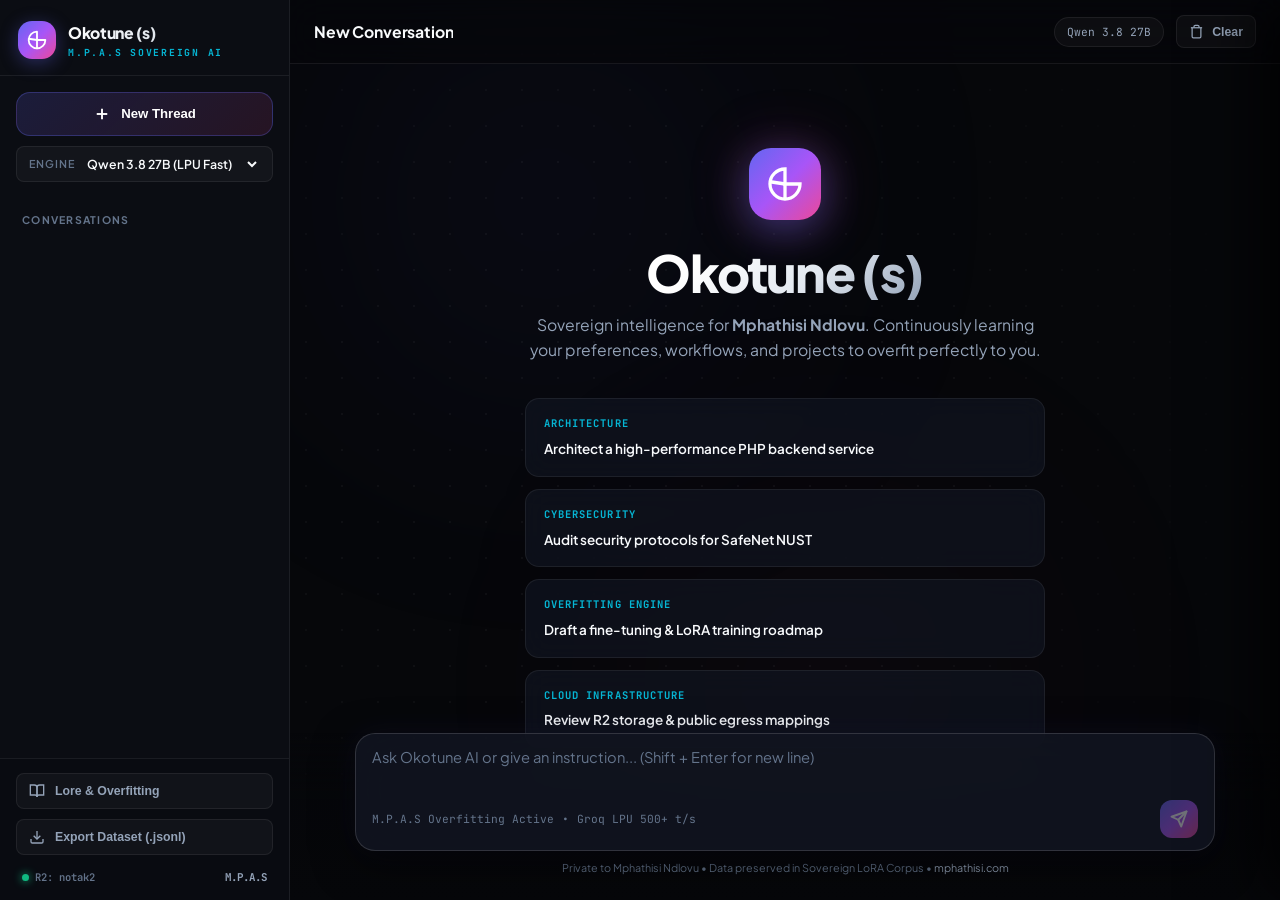
==== commit 1d858658: "Deploy Okotune Sovereign AI Studio with PHP backend, Groq LPU streaming, and M.P.A.S overfitting har" ====
--- a/index.html
+++ b/index.html
@@ -3,535 +3,283 @@
 <head>
   <meta charset="UTF-8">
   <meta name="viewport" content="width=device-width, initial-scale=1.0">
-  <title>Okotune (s)</title>
-  <meta name="description" content="Okotune (s) — Mphathisi Ecosystem">
+  <title>Okotune (s) — Sovereign AI</title>
+  <meta name="description" content="Private Sovereign AI Studio for Mphathisi Ndlovu and the M.P.A.S Ecosystem. Overfitting Engine powered by Groq.">
   
-  <!-- Modern Geometric Typography -->
+  <!-- Modern Geometric & Monospace Fonts -->
   <link rel="preconnect" href="https://fonts.googleapis.com">
   <link rel="preconnect" href="https://fonts.gstatic.com" crossorigin>
-  <link href="https://fonts.googleapis.com/css2?family=Plus+Jakarta+Sans:wght@400;600;700;800&family=JetBrains+Mono:wght@500;700&display=swap" rel="stylesheet">
-
-  <style>
-    *, *::before, *::after {
-      margin: 0;
-      padding: 0;
-      box-sizing: border-box;
-    }
-
-    :root {
-      --bg: #07080c;
-      --text-main: #ffffff;
-      --text-muted: rgba(255, 255, 255, 0.65);
-      --accent-glow-1: rgba(99, 102, 241, 0.16);
-      --accent-glow-2: rgba(236, 72, 153, 0.11);
-      --accent-glow-3: rgba(14, 165, 233, 0.11);
-      --glass-bg: rgba(255, 255, 255, 0.035);
-      --glass-border: rgba(255, 255, 255, 0.08);
-      --glass-hover-bg: rgba(255, 255, 255, 0.075);
-      --glass-hover-border: rgba(255, 255, 255, 0.22);
-    }
-
-    html, body {
-      height: 100%;
-      width: 100%;
-    }
-
-    body {
-      background-color: var(--bg);
-      color: var(--text-main);
-      font-family: 'Plus Jakarta Sans', -apple-system, BlinkMacSystemFont, "Segoe UI", Roboto, sans-serif;
-      overflow: hidden;
-      position: relative;
-      display: flex;
-      justify-content: center;
-      align-items: center;
-      -webkit-font-smoothing: antialiased;
-      -moz-osx-font-smoothing: grayscale;
-      perspective: 1000px;
-    }
-
-    /* Ambient atmospheric glow orbs */
-    .ambient-mesh {
-      position: absolute;
-      inset: 0;
-      pointer-events: none;
-      z-index: 0;
-      overflow: hidden;
-    }
-
-    .ambient-orb {
-      position: absolute;
-      border-radius: 50%;
-      filter: blur(130px);
-      opacity: 0.8;
-      animation: floatPulse 22s ease-in-out infinite alternate;
-      will-change: transform;
-    }
-
-    .orb-1 {
-      width: 580px;
-      height: 580px;
-      top: 15%;
-      left: 18%;
-      background: radial-gradient(circle, var(--accent-glow-1) 0%, transparent 70%);
-    }
-
-    .orb-2 {
-      width: 620px;
-      height: 620px;
-      bottom: 12%;
-      right: 15%;
-      background: radial-gradient(circle, var(--accent-glow-2) 0%, transparent 70%);
-      animation-delay: -7s;
-    }
-
-    .orb-3 {
-      width: 480px;
-      height: 480px;
-      top: 42%;
-      right: 32%;
-      background: radial-gradient(circle, var(--accent-glow-3) 0%, transparent 70%);
-      animation-delay: -14s;
-    }
-
-    @keyframes floatPulse {
-      0% {
-        transform: translate3d(0, 0, 0) scale(1);
-      }
-      50% {
-        transform: translate3d(35px, -25px, 0) scale(1.06);
-      }
-      100% {
-        transform: translate3d(-25px, 35px, 0) scale(0.96);
-      }
-    }
-
-    /* Subtle geometric grid backdrop overlay */
-    .bg-grid {
-      position: absolute;
-      inset: 0;
-      background-image: 
-        radial-gradient(rgba(255, 255, 255, 0.045) 1px, transparent 1px);
-      background-size: 38px 38px;
-      mask-image: radial-gradient(circle at center, black 40%, transparent 85%);
-      -webkit-mask-image: radial-gradient(circle at center, black 40%, transparent 85%);
-      pointer-events: none;
-      z-index: 1;
-    }
-
-    /* Interactive Cursor Spotlight Aura */
-    .cursor-spotlight {
-      position: fixed;
-      top: 0;
-      left: 0;
-      width: 650px;
-      height: 650px;
-      margin-top: -325px;
-      margin-left: -325px;
-      border-radius: 50%;
-      background: radial-gradient(circle, rgba(129, 140, 248, 0.09) 0%, rgba(236, 72, 153, 0.03) 45%, transparent 70%);
-      pointer-events: none;
-      z-index: 2;
-      opacity: 0;
-      transition: opacity 0.8s ease;
-      will-change: transform;
-    }
-
-    /* Center Stage Container */
-    main.center-stage {
-      position: relative;
-      z-index: 10;
-      display: flex;
-      flex-direction: column;
-      justify-content: center;
-      align-items: center;
-      text-align: center;
-      padding: 2.5rem;
-      user-select: none;
-    }
-
-    /* Acoustic Soundwave Pulse Rings Behind Title */
-    .acoustic-ring {
-      position: absolute;
-      top: 50%;
-      left: 50%;
-      border-radius: 9999px;
-      border: 1px solid rgba(255, 255, 255, 0.08);
-      transform: translate(-50%, -50%) scale(0.85);
-      pointer-events: none;
-      opacity: 0;
-      transition: all 0.8s cubic-bezier(0.16, 1, 0.3, 1);
-    }
-
-    .ring-1 {
-      width: 115%;
-      height: 140%;
-    }
-
-    .ring-2 {
-      width: 130%;
-      height: 175%;
-      border-color: rgba(99, 102, 241, 0.12);
-    }
-
-    .center-stage:hover .acoustic-ring,
-    .center-stage.pulsing .acoustic-ring {
-      opacity: 1;
-      transform: translate(-50%, -50%) scale(1.03);
-    }
-
-    .center-stage.pulsing .ring-1 {
-      animation: acousticPulse 1.4s ease-out;
-    }
-
-    .center-stage.pulsing .ring-2 {
-      animation: acousticPulse 1.4s ease-out 0.2s;
-    }
-
-    @keyframes acousticPulse {
-      0% {
-        transform: translate(-50%, -50%) scale(0.9);
-        opacity: 0.8;
-      }
-      50% {
-        opacity: 0.35;
-      }
-      100% {
-        transform: translate(-50%, -50%) scale(1.22);
-        opacity: 0;
-      }
-    }
-
-    /* Main Centerpiece Title */
-    .title-wrapper {
-      position: relative;
-      display: inline-block;
-      transform-style: preserve-3d;
-      transition: transform 0.25s cubic-bezier(0.16, 1, 0.3, 1);
-      cursor: pointer;
-    }
-
-    h1.brand-title {
-      font-size: clamp(2.8rem, 9.2vw, 7.6rem);
-      font-weight: 800;
-      letter-spacing: -0.04em;
-      line-height: 1.05;
-      background: linear-gradient(
-        135deg, 
-        #ffffff 0%, 
-        #f8fafc 25%, 
-        #cbd5e1 50%, 
-        #ffffff 75%, 
-        #94a3b8 100%
-      );
-      background-size: 250% auto;
-      -webkit-background-clip: text;
-      -webkit-text-fill-color: transparent;
-      filter: drop-shadow(0 12px 35px rgba(0, 0, 0, 0.65));
-      position: relative;
-      animation: 
-        entranceReveal 1.3s cubic-bezier(0.16, 1, 0.3, 1) forwards,
-        smartShimmer 10s ease-in-out 1.3s infinite alternate;
-      transition: filter 0.4s ease, transform 0.3s ease;
-      will-change: transform, filter, background-position;
-    }
-
-    .title-wrapper:hover h1.brand-title {
-      filter: drop-shadow(0 0 50px rgba(255, 255, 255, 0.22)) drop-shadow(0 0 80px rgba(99, 102, 241, 0.2));
-    }
-
-    @keyframes entranceReveal {
-      0% {
-        opacity: 0;
-        filter: blur(12px) drop-shadow(0 0 0 rgba(0,0,0,0));
-        transform: translate3d(0, 24px, 0) scale(0.96);
-      }
-      100% {
-        opacity: 1;
-        filter: blur(0px) drop-shadow(0 12px 35px rgba(0, 0, 0, 0.65));
-        transform: translate3d(0, 0, 0) scale(1);
-      }
-    }
-
-    @keyframes smartShimmer {
-      0% {
-        background-position: 0% 50%;
-      }
-      100% {
-        background-position: 100% 50%;
-      }
-    }
-
-    /* Subtle bottom corner brand link */
-    .bottom-corner {
-      position: fixed;
-      bottom: 2rem;
-      right: 2rem;
-      z-index: 20;
-      animation: cornerFadeIn 1.5s cubic-bezier(0.16, 1, 0.3, 1) 0.4s backwards;
-    }
-
-    @keyframes cornerFadeIn {
-      0% {
-        opacity: 0;
-        transform: translate3d(0, 16px, 0);
-      }
-      100% {
-        opacity: 1;
-        transform: translate3d(0, 0, 0);
-      }
-    }
-
-    .corner-link {
-      display: inline-flex;
-      align-items: center;
-      gap: 0.65rem;
-      padding: 0.65rem 1.25rem;
-      font-family: 'JetBrains Mono', monospace;
-      font-size: 0.82rem;
-      font-weight: 700;
-      letter-spacing: 0.2em;
-      text-transform: uppercase;
-      text-decoration: none;
-      color: var(--text-muted);
-      background: var(--glass-bg);
-      border: 1px solid var(--glass-border);
-      border-radius: 9999px;
-      backdrop-filter: blur(18px);
-      -webkit-backdrop-filter: blur(18px);
-      box-shadow: 0 4px 20px rgba(0, 0, 0, 0.25);
-      position: relative;
-      overflow: hidden;
-      transition: all 0.35s cubic-bezier(0.16, 1, 0.3, 1);
-    }
-
-    /* Dynamic glass sheen on link hover */
-    .corner-link::before {
-      content: '';
-      position: absolute;
-      top: 0;
-      left: -120%;
-      width: 100%;
-      height: 100%;
-      background: linear-gradient(
-        90deg, 
-        transparent, 
-        rgba(255, 255, 255, 0.12), 
-        transparent
-      );
-      transition: left 0.65s cubic-bezier(0.16, 1, 0.3, 1);
-    }
-
-    .corner-link:hover::before {
-      left: 120%;
-    }
-
-    .corner-link:hover {
-      color: #ffffff;
-      background: var(--glass-hover-bg);
-      border-color: var(--glass-hover-border);
-      transform: translate3d(0, -2px, 0);
-      box-shadow: 0 8px 30px rgba(0, 0, 0, 0.5), 0 0 24px rgba(99, 102, 241, 0.22);
-    }
-
-    .corner-link:active {
-      transform: translate3d(0, 0, 0);
-    }
-
-    /* Smart Pulsing Live Dot */
-    .live-dot {
-      width: 6px;
-      height: 6px;
-      border-radius: 50%;
-      background: #10b981;
-      box-shadow: 0 0 8px #10b981;
-      animation: beaconPulse 2.5s ease-in-out infinite;
-      transition: background 0.3s ease, box-shadow 0.3s ease;
-    }
-
-    .corner-link:hover .live-dot {
-      background: #38bdf8;
-      box-shadow: 0 0 10px #38bdf8;
-    }
-
-    @keyframes beaconPulse {
-      0%, 100% {
-        opacity: 0.85;
-        transform: scale(1);
-      }
-      50% {
-        opacity: 0.35;
-        transform: scale(0.75);
-      }
-    }
-
-    /* Ambient Touch / Click Radial Wave */
-    .touch-wave {
-      position: fixed;
-      width: 10px;
-      height: 10px;
-      margin-top: -5px;
-      margin-left: -5px;
-      border-radius: 50%;
-      border: 1px solid rgba(255, 255, 255, 0.4);
-      pointer-events: none;
-      z-index: 5;
-      animation: rippleExpand 1s cubic-bezier(0.1, 0.8, 0.2, 1) forwards;
-    }
-
-    @keyframes rippleExpand {
-      0% {
-        transform: scale(1);
-        opacity: 0.8;
-      }
-      100% {
-        transform: scale(38);
-        opacity: 0;
-      }
-    }
-
-    /* Reduced Motion Compatibility */
-    @media (prefers-reduced-motion: reduce) {
-      .ambient-orb,
-      h1.brand-title,
-      .corner-link,
-      .live-dot,
-      .title-wrapper {
-        animation: none !important;
-        transition: none !important;
-      }
-    }
-
-    /* Responsive adjustments */
-    @media (max-width: 640px) {
-      .bottom-corner {
-        bottom: 1.5rem;
-        right: 1.5rem;
-      }
-      .corner-link {
-        padding: 0.55rem 1rem;
-        font-size: 0.76rem;
-        letter-spacing: 0.16em;
-      }
-    }
-  </style>
+  <link href="https://fonts.googleapis.com/css2?family=JetBrains+Mono:wght@400;600;700&family=Plus+Jakarta+Sans:wght@400;500;600;700;800&display=swap" rel="stylesheet">
+
+  <link rel="stylesheet" href="styles.css">
 </head>
 <body>
-  <!-- Ambient Atmospheric Lighting -->
-  <div class="ambient-mesh" aria-hidden="true">
-    <div class="ambient-orb orb-1"></div>
-    <div class="ambient-orb orb-2"></div>
-    <div class="ambient-orb orb-3"></div>
+  <!-- Ambient Lighting Effects -->
+  <div class="ambient-container" aria-hidden="true">
+    <div class="ambient-orb orb-purple"></div>
+    <div class="ambient-orb orb-magenta"></div>
   </div>
-
-  <!-- Geometric Grid Backdrop -->
-  <div class="bg-grid" aria-hidden="true"></div>
-
-  <!-- Reactive Cursor Glow -->
-  <div class="cursor-spotlight" id="cursorSpotlight" aria-hidden="true"></div>
-
-  <!-- Center Stage -->
-  <main class="center-stage" id="centerStage">
-    <div class="acoustic-ring ring-1" aria-hidden="true"></div>
-    <div class="acoustic-ring ring-2" aria-hidden="true"></div>
-
-    <div class="title-wrapper" id="titleWrapper">
-      <h1 class="brand-title" id="brandTitle">Okotune (s)</h1>
+  <div class="grid-mesh" aria-hidden="true"></div>
+
+  <!-- App Shell -->
+  <div class="app-layout">
+    
+    <!-- Left Navigation Sidebar -->
+    <aside class="sidebar" id="sidebar">
+      <div class="sidebar-header">
+        <a href="https://mphathisi.com" target="_blank" rel="noopener noreferrer" class="brand-badge" title="M.P.A.S Ecosystem">
+          <div class="brand-icon-wrapper">
+            <svg viewBox="0 0 24 24" fill="none" stroke="currentColor" stroke-width="2.2" stroke-linecap="round" stroke-linejoin="round">
+              <path d="M12 2a10 10 0 1 0 10 10H12V2z"></path>
+              <path d="M12 12 2.1 10.5"></path>
+              <path d="M12 12V22"></path>
+            </svg>
+          </div>
+          <div class="brand-title-group">
+            <span class="brand-name">Okotune (s)</span>
+            <span class="brand-subtitle">M.P.A.S SOVEREIGN AI</span>
+          </div>
+        </a>
+      </div>
+
+      <div class="sidebar-actions">
+        <button class="btn-new-chat" id="btnNewChat">
+          <svg width="18" height="18" viewBox="0 0 24 24" fill="none" stroke="currentColor" stroke-width="2.5"><line x1="12" y1="5" x2="12" y2="19"></line><line x1="5" y1="12" x2="19" y2="12"></line></svg>
+          <span>New Thread</span>
+        </button>
+
+        <div class="model-selector-bar">
+          <label for="modelSelect">Engine</label>
+          <select id="modelSelect" class="model-select">
+            <option value="qwen/qwen3.8-27b" selected>Qwen 3.8 27B (LPU Fast)</option>
+            <option value="openai/gpt-oss-120b">GPT-OSS 120B (Reasoning)</option>
+            <option value="openai/gpt-oss-20b">GPT-OSS 20B (Instant)</option>
+          </select>
+        </div>
+      </div>
+
+      <!-- Threads History -->
+      <div class="sidebar-threads" id="threadsList">
+        <div class="threads-section-title">Conversations</div>
+        <!-- Rendered dynamically -->
+      </div>
+
+      <!-- Sidebar Bottom Controls -->
+      <div class="sidebar-footer">
+        <button class="footer-btn" id="btnOpenLore">
+          <svg width="16" height="16" viewBox="0 0 24 24" fill="none" stroke="currentColor" stroke-width="2"><path d="M2 3h6a4 4 0 0 1 4 4v14a3 3 0 0 0-3-3H2z"></path><path d="M22 3h-6a4 4 0 0 0-4 4v14a3 3 0 0 1 3-3h7z"></path></svg>
+          <span>Lore & Overfitting</span>
+        </button>
+
+        <button class="footer-btn" id="btnExportDataset">
+          <svg width="16" height="16" viewBox="0 0 24 24" fill="none" stroke="currentColor" stroke-width="2"><path d="M21 15v4a2 2 0 0 1-2 2H5a2 2 0 0 1-2-2v-4"></path><polyline points="7 10 12 15 17 10"></polyline><line x1="12" y1="15" x2="12" y2="3"></line></svg>
+          <span>Export Dataset (.jsonl)</span>
+        </button>
+
+        <div class="footer-status-row">
+          <span class="status-badge" id="r2StatusBadge">
+            <span class="status-indicator-dot"></span>
+            <span>R2: notak2</span>
+          </span>
+          <a href="https://mphathisi.com" target="_blank" rel="noopener noreferrer" style="color: var(--text-muted); text-decoration: none; font-family: var(--font-mono); font-size: 0.72rem; font-weight: 700;">
+            M.P.A.S
+          </a>
+        </div>
+      </div>
+    </aside>
+
+    <!-- Main Workspace -->
+    <main class="workspace">
+      <!-- Top Navigation Header -->
+      <header class="top-bar">
+        <div class="top-bar-left">
+          <button class="btn-mobile-toggle" id="btnMobileToggle" aria-label="Toggle Menu">
+            <svg width="20" height="20" viewBox="0 0 24 24" fill="none" stroke="currentColor" stroke-width="2"><line x1="3" y1="12" x2="21" y2="12"></line><line x1="3" y1="6" x2="21" y2="6"></line><line x1="3" y1="18" x2="21" y2="18"></line></svg>
+          </button>
+          <div class="active-thread-title" id="threadTitle">New Conversation</div>
+        </div>
+
+        <div class="top-bar-right">
+          <div class="badge-pill" id="activeModelBadge">Qwen 3.8 27B</div>
+          <button class="btn-icon-top" id="btnClearThread" title="Clear current thread">
+            <svg width="15" height="15" viewBox="0 0 24 24" fill="none" stroke="currentColor" stroke-width="2"><polyline points="3 6 5 6 21 6"></polyline><path d="M19 6v14a2 2 0 0 1-2 2H7a2 2 0 0 1-2-2V6m3 0V4a2 2 0 0 1 2-2h4a2 2 0 0 1 2 2v2"></path></svg>
+            <span>Clear</span>
+          </button>
+        </div>
+      </header>
+
+      <!-- Chat Messages Scroll Container -->
+      <div class="chat-scroll-area" id="chatScrollArea">
+        <div class="chat-container" id="chatContainer">
+          
+          <!-- Empty State / Welcome Hero -->
+          <div class="welcome-hero" id="welcomeHero">
+            <div class="hero-crest">
+              <svg viewBox="0 0 24 24" fill="none" stroke="currentColor" stroke-width="2.2">
+                <path d="M12 2a10 10 0 1 0 10 10H12V2z"></path>
+                <path d="M12 12 2.1 10.5"></path>
+                <path d="M12 12V22"></path>
+              </svg>
+            </div>
+            <h1 class="hero-title">Okotune (s)</h1>
+            <p class="hero-desc">
+              Sovereign intelligence for <strong>Mphathisi Ndlovu</strong>. Continuously learning your preferences, workflows, and projects to overfit perfectly to you.
+            </p>
+
+            <div class="prompt-suggestions-grid">
+              <div class="suggestion-card" data-prompt="Architect a high-performance backend microservice for the M.P.A.S ecosystem using modern PHP and zero-dependency endpoints.">
+                <div class="suggestion-tag">Architecture</div>
+                <div class="suggestion-text">Architect a high-performance PHP backend service</div>
+              </div>
+
+              <div class="suggestion-card" data-prompt="Audit the security protocols and threat mitigation model for SafeNet NUST.">
+                <div class="suggestion-tag">Cybersecurity</div>
+                <div class="suggestion-text">Audit security protocols for SafeNet NUST</div>
+              </div>
+
+              <div class="suggestion-card" data-prompt="Draft a fine-tuning roadmap and hyperparameter strategy for our private LoRA training dataset on Groq / R2.">
+                <div class="suggestion-tag">Overfitting Engine</div>
+                <div class="suggestion-text">Draft a fine-tuning & LoRA training roadmap</div>
+              </div>
+
+              <div class="suggestion-card" data-prompt="Review the Cloudflare R2 backup automation and public egress mappings for notak2.mphathisi.com.">
+                <div class="suggestion-tag">Cloud Infrastructure</div>
+                <div class="suggestion-text">Review R2 storage & public egress mappings</div>
+              </div>
+            </div>
+          </div>
+
+          <!-- Messages injected via app.js -->
+
+        </div>
+      </div>
+
+      <!-- Floating Input Bar -->
+      <div class="input-dock-container">
+        <div class="input-box-wrapper">
+          <textarea 
+            id="chatInput" 
+            class="chat-textarea" 
+            placeholder="Ask Okotune AI or give an instruction... (Shift + Enter for new line)"
+            rows="1"
+          ></textarea>
+          
+          <div class="input-controls-row">
+            <div class="input-hints-left">
+              <span>M.P.A.S Overfitting Active</span>
+              <span>•</span>
+              <span id="tokenCounter">Groq LPU 500+ t/s</span>
+            </div>
+
+            <button class="btn-send" id="btnSend" disabled aria-label="Send message">
+              <svg width="18" height="18" viewBox="0 0 24 24" fill="none" stroke="currentColor" stroke-width="2.5" stroke-linecap="round" stroke-linejoin="round">
+                <line x1="22" y1="2" x2="11" y2="13"></line>
+                <polygon points="22 2 15 22 11 13 2 9 22 2"></polygon>
+              </svg>
+            </button>
+          </div>
+        </div>
+        <div class="input-footer-note">
+          Private to Mphathisi Ndlovu • Data preserved in Sovereign LoRA Corpus • <a href="https://mphathisi.com" target="_blank" rel="noopener noreferrer" style="color: var(--text-muted); text-decoration: none;">mphathisi.com</a>
+        </div>
+      </div>
+    </main>
+
+  </div>
+
+  <!-- Drawer: Lore & Overfitting Inspector -->
+  <div class="drawer-overlay" id="drawerOverlay"></div>
+  <aside class="lore-drawer" id="loreDrawer">
+    <div class="drawer-header">
+      <div class="drawer-title">🧠 Lore & Memory Inspector</div>
+      <button class="btn-close-drawer" id="btnCloseDrawer" aria-label="Close drawer">✕</button>
     </div>
-  </main>
-
-  <!-- Bottom Corner Link -->
-  <aside class="bottom-corner">
-    <a href="https://mphathisi.com" target="_blank" rel="noopener noreferrer" class="corner-link" title="Visit mphathisi.com">
-      <span class="live-dot" aria-hidden="true"></span>
-      <span>M.P.A.S</span>
-    </a>
+
+    <div class="drawer-body">
+      <!-- Stats Card -->
+      <div class="stats-card">
+        <h4>Overfitting Metrics</h4>
+        <div class="stats-grid">
+          <div class="stat-item">
+            <span class="stat-val" id="statInteractions">0</span>
+            <span class="stat-lbl">Interactions Logged</span>
+          </div>
+          <div class="stat-item">
+            <span class="stat-val" id="statGold">0</span>
+            <span class="stat-lbl">Gold Standard Pairs</span>
+          </div>
+          <div class="stat-item">
+            <span class="stat-val" id="statDatasetSize">0 KB</span>
+            <span class="stat-lbl">Dataset Corpus</span>
+          </div>
+          <div class="stat-item">
+            <span class="stat-val" style="color: var(--accent-emerald);">Active</span>
+            <span class="stat-lbl">R2 Auto-Sync</span>
+          </div>
+        </div>
+      </div>
+
+      <!-- Directives Section -->
+      <div class="lore-section">
+        <h4>Permanent Directives & Rules</h4>
+        <div id="directivesList">
+          <!-- Populated by JS -->
+        </div>
+
+        <form class="form-add-directive" id="formAddDirective">
+          <input 
+            type="text" 
+            class="input-directive-text" 
+            id="inputNewDirective" 
+            placeholder="Add new rule or preference (e.g. Always use PHP 8.2)..."
+            required
+          />
+          <button type="submit" class="btn-submit-dir">+ Teach Okotune</button>
+        </form>
+      </div>
+
+      <!-- Export Datasets -->
+      <div class="lore-section">
+        <h4>Export Fine-Tuning Corpus</h4>
+        <div style="display: flex; gap: 10px; margin-top: 8px;">
+          <a href="/api/export.php?format=jsonl" class="btn-submit-dir" style="text-decoration: none; text-align: center; flex: 1;">
+            Download .jsonl (LoRA)
+          </a>
+          <a href="/api/export.php?format=json" class="btn-submit-dir" style="text-decoration: none; text-align: center; flex: 1; background: var(--bg-glass);">
+            Download .json
+          </a>
+        </div>
+      </div>
+    </div>
   </aside>
 
-  <script>
-    (function () {
-      const spotlight = document.getElementById('cursorSpotlight');
-      const titleWrapper = document.getElementById('titleWrapper');
-      const centerStage = document.getElementById('centerStage');
-
-      let mouseX = window.innerWidth / 2;
-      let mouseY = window.innerHeight / 2;
-      let curX = mouseX;
-      let curY = mouseY;
-      let isMouseMoving = false;
-
-      // Mouse tracking for subtle spotlight and 3D parallax
-      window.addEventListener('mousemove', (e) => {
-        mouseX = e.clientX;
-        mouseY = e.clientY;
-        if (!isMouseMoving) {
-          isMouseMoving = true;
-          if (spotlight) spotlight.style.opacity = '1';
-        }
-      });
-
-      window.addEventListener('mouseleave', () => {
-        if (spotlight) spotlight.style.opacity = '0';
-        if (titleWrapper) titleWrapper.style.transform = 'perspective(1000px) rotateX(0deg) rotateY(0deg)';
-      });
-
-      // Smooth RAF damping loop for organic physics
-      function animate() {
-        curX += (mouseX - curX) * 0.08;
-        curY += (mouseY - curY) * 0.08;
-
-        if (spotlight) {
-          spotlight.style.transform = `translate3d(${curX}px, ${curY}px, 0)`;
-        }
-
-        // Very subtle, smart 3D tilt on center title
-        if (titleWrapper && isMouseMoving) {
-          const rect = titleWrapper.getBoundingClientRect();
-          const centerX = rect.left + rect.width / 2;
-          const centerY = rect.top + rect.height / 2;
-          const deltaX = (curX - centerX) / (window.innerWidth / 2);
-          const deltaY = (curY - centerY) / (window.innerHeight / 2);
-
-          // Restrict to max ±4.5 degrees for understated elegance
-          const rotateY = deltaX * 4.5;
-          const rotateX = -deltaY * 4.5;
-
-          titleWrapper.style.transform = `perspective(1000px) rotateX(${rotateX.toFixed(2)}deg) rotateY(${rotateY.toFixed(2)}deg)`;
-        }
-
-        requestAnimationFrame(animate);
-      }
-      requestAnimationFrame(animate);
-
-      // Acoustic pulse trigger on title click or tap
-      function triggerPulse(e) {
-        if (!centerStage) return;
-        centerStage.classList.remove('pulsing');
-        void centerStage.offsetWidth; // Trigger reflow
-        centerStage.classList.add('pulsing');
-
-        // Create ripple at click position
-        const ripple = document.createElement('div');
-        ripple.className = 'touch-wave';
-        const x = e.clientX || window.innerWidth / 2;
-        const y = e.clientY || window.innerHeight / 2;
-        ripple.style.left = x + 'px';
-        ripple.style.top = y + 'px';
-        document.body.appendChild(ripple);
-
-        setTimeout(() => {
-          if (ripple.parentNode) ripple.parentNode.removeChild(ripple);
-        }, 1100);
-      }
-
-      if (titleWrapper) {
-        titleWrapper.addEventListener('click', triggerPulse);
-      }
-      window.addEventListener('click', (e) => {
-        if (e.target.closest('a')) return;
-        triggerPulse(e);
-      });
-    })();
-  </script>
+  <!-- Auth Modal -->
+  <div class="auth-modal-overlay" id="authModalOverlay" style="display: none;">
+    <div class="auth-modal">
+      <div class="auth-icon-wrap">
+        <svg viewBox="0 0 24 24" fill="none" stroke="currentColor" stroke-width="2.2">
+          <rect x="3" y="11" width="18" height="11" rx="2" ry="2"></rect>
+          <path d="M7 11V7a5 5 0 0 1 10 0v4"></path>
+        </svg>
+      </div>
+      <h2 class="auth-title">Okotune Sovereign Access</h2>
+      <p class="auth-desc">Enter your M.P.A.S master passkey to unlock your private AI workspace.</p>
+
+      <form class="auth-form" id="authForm">
+        <input 
+          type="password" 
+          id="authPasswordInput" 
+          class="auth-input" 
+          placeholder="Enter Passkey..." 
+          required 
+          autocomplete="current-password"
+        />
+        <button type="submit" class="auth-submit-btn">Unlock Workspace</button>
+        <div class="auth-error-msg" id="authErrorMsg">Invalid passkey. Try again.</div>
+      </form>
+    </div>
+  </div>
+
+  <script src="app.js"></script>
 </body>
 </html>
--- a/styles.css
+++ b/styles.css
@@ -0,0 +1,1292 @@
+/* ==========================================================================
+   Okotune (s) AI — Sovereign Executive Studio Design System
+   Tailored for Mphathisi Ndlovu & M.P.A.S Ecosystem
+   ========================================================================== */
+
+:root {
+  /* Core Dark Palette */
+  --bg-deep: #06070a;
+  --bg-surface: #0b0d13;
+  --bg-surface-elevated: #11141e;
+  --bg-card: rgba(18, 22, 34, 0.65);
+  --bg-glass: rgba(255, 255, 255, 0.035);
+  --bg-glass-hover: rgba(255, 255, 255, 0.075);
+  --bg-glass-active: rgba(255, 255, 255, 0.12);
+
+  /* Borders */
+  --border-subtle: rgba(255, 255, 255, 0.07);
+  --border-medium: rgba(255, 255, 255, 0.14);
+  --border-focus: rgba(99, 102, 241, 0.5);
+
+  /* Accent & Gradients */
+  --accent-primary: #6366f1;
+  --accent-secondary: #ec4899;
+  --accent-cyan: #06b6d4;
+  --accent-emerald: #10b981;
+  --accent-gold: #f59e0b;
+  --gradient-brand: linear-gradient(135deg, #6366f1 0%, #a855f7 50%, #ec4899 100%);
+  --gradient-glow: radial-gradient(circle, rgba(99, 102, 241, 0.15) 0%, transparent 70%);
+
+  /* Typography */
+  --font-main: 'Plus Jakarta Sans', -apple-system, BlinkMacSystemFont, 'Segoe UI', Roboto, sans-serif;
+  --font-mono: 'JetBrains Mono', monospace;
+
+  /* Text Colors */
+  --text-main: #f8fafc;
+  --text-muted: #94a3b8;
+  --text-subtle: #64748b;
+
+  /* Dimensions */
+  --sidebar-width: 290px;
+  --header-height: 64px;
+  --radius-sm: 8px;
+  --radius-md: 14px;
+  --radius-lg: 20px;
+  --radius-full: 9999px;
+
+  /* Transitions */
+  --ease-spring: cubic-bezier(0.16, 1, 0.3, 1);
+  --ease-smooth: cubic-bezier(0.4, 0, 0.2, 1);
+}
+
+*, *::before, *::after {
+  box-sizing: border-box;
+  margin: 0;
+  padding: 0;
+}
+
+html, body {
+  height: 100%;
+  width: 100%;
+  background-color: var(--bg-deep);
+  color: var(--text-main);
+  font-family: var(--font-main);
+  font-size: 15px;
+  line-height: 1.6;
+  overflow: hidden;
+  -webkit-font-smoothing: antialiased;
+}
+
+/* Ambient Background Light Orbs */
+.ambient-container {
+  position: fixed;
+  inset: 0;
+  pointer-events: none;
+  z-index: 0;
+  overflow: hidden;
+}
+
+.ambient-orb {
+  position: absolute;
+  border-radius: 50%;
+  filter: blur(140px);
+  opacity: 0.65;
+  animation: floatOrb 24s ease-in-out infinite alternate;
+  will-change: transform;
+}
+
+.ambient-orb.orb-purple {
+  width: 580px;
+  height: 580px;
+  top: -10%;
+  left: 20%;
+  background: radial-gradient(circle, rgba(99, 102, 241, 0.18) 0%, transparent 70%);
+}
+
+.ambient-orb.orb-magenta {
+  width: 520px;
+  height: 520px;
+  bottom: -5%;
+  right: 15%;
+  background: radial-gradient(circle, rgba(236, 72, 153, 0.12) 0%, transparent 70%);
+  animation-delay: -8s;
+}
+
+@keyframes floatOrb {
+  0% { transform: translate3d(0, 0, 0) scale(1); }
+  50% { transform: translate3d(30px, -20px, 0) scale(1.05); }
+  100% { transform: translate3d(-20px, 30px, 0) scale(0.95); }
+}
+
+/* Grid Backdrop */
+.grid-mesh {
+  position: fixed;
+  inset: 0;
+  background-image: radial-gradient(rgba(255, 255, 255, 0.04) 1px, transparent 1px);
+  background-size: 36px 36px;
+  mask-image: radial-gradient(circle at center, black 40%, transparent 85%);
+  -webkit-mask-image: radial-gradient(circle at center, black 40%, transparent 85%);
+  pointer-events: none;
+  z-index: 1;
+}
+
+/* App Shell */
+.app-layout {
+  position: relative;
+  z-index: 10;
+  display: flex;
+  width: 100vw;
+  height: 100vh;
+  overflow: hidden;
+}
+
+/* ==========================================================================
+   SIDEBAR
+   ========================================================================== */
+.sidebar {
+  width: var(--sidebar-width);
+  height: 100%;
+  background: var(--bg-surface);
+  border-right: 1px solid var(--border-subtle);
+  display: flex;
+  flex-direction: column;
+  transition: transform 0.35s var(--ease-spring);
+  z-index: 30;
+  backdrop-filter: blur(24px);
+  -webkit-backdrop-filter: blur(24px);
+}
+
+.sidebar-header {
+  padding: 20px 18px 14px 18px;
+  display: flex;
+  align-items: center;
+  justify-content: space-between;
+  border-bottom: 1px solid var(--border-subtle);
+}
+
+.brand-badge {
+  display: flex;
+  align-items: center;
+  gap: 12px;
+  text-decoration: none;
+  color: inherit;
+}
+
+.brand-icon-wrapper {
+  width: 38px;
+  height: 38px;
+  border-radius: var(--radius-md);
+  background: var(--gradient-brand);
+  display: flex;
+  align-items: center;
+  justify-content: center;
+  box-shadow: 0 4px 18px rgba(99, 102, 241, 0.35);
+}
+
+.brand-icon-wrapper svg {
+  width: 20px;
+  height: 20px;
+  color: #fff;
+}
+
+.brand-title-group {
+  display: flex;
+  flex-direction: column;
+}
+
+.brand-name {
+  font-size: 1.05rem;
+  font-weight: 800;
+  letter-spacing: -0.02em;
+  background: linear-gradient(135deg, #fff 0%, #cbd5e1 100%);
+  -webkit-background-clip: text;
+  -webkit-text-fill-color: transparent;
+}
+
+.brand-subtitle {
+  font-family: var(--font-mono);
+  font-size: 0.65rem;
+  font-weight: 700;
+  letter-spacing: 0.18em;
+  color: var(--accent-cyan);
+  text-transform: uppercase;
+}
+
+.sidebar-actions {
+  padding: 16px 16px 10px 16px;
+  display: flex;
+  flex-direction: column;
+  gap: 10px;
+}
+
+.btn-new-chat {
+  display: flex;
+  align-items: center;
+  justify-content: center;
+  gap: 10px;
+  width: 100%;
+  padding: 12px 16px;
+  background: linear-gradient(135deg, rgba(99, 102, 241, 0.18) 0%, rgba(236, 72, 153, 0.12) 100%);
+  border: 1px solid rgba(99, 102, 241, 0.3);
+  border-radius: var(--radius-md);
+  color: #ffffff;
+  font-weight: 700;
+  font-size: 0.88rem;
+  cursor: pointer;
+  transition: all 0.25s var(--ease-spring);
+}
+
+.btn-new-chat:hover {
+  background: linear-gradient(135deg, rgba(99, 102, 241, 0.3) 0%, rgba(236, 72, 153, 0.2) 100%);
+  border-color: rgba(99, 102, 241, 0.6);
+  transform: translateY(-1px);
+  box-shadow: 0 6px 20px rgba(99, 102, 241, 0.25);
+}
+
+/* Model Selector in Sidebar */
+.model-selector-bar {
+  display: flex;
+  align-items: center;
+  gap: 8px;
+  padding: 8px 12px;
+  background: var(--bg-glass);
+  border: 1px solid var(--border-subtle);
+  border-radius: var(--radius-sm);
+  font-size: 0.8rem;
+}
+
+.model-selector-bar label {
+  color: var(--text-subtle);
+  font-size: 0.72rem;
+  font-weight: 600;
+  text-transform: uppercase;
+  letter-spacing: 0.1em;
+}
+
+.model-select {
+  background: transparent;
+  border: none;
+  color: var(--text-main);
+  font-family: inherit;
+  font-size: 0.82rem;
+  font-weight: 600;
+  outline: none;
+  cursor: pointer;
+  width: 100%;
+}
+
+.model-select option {
+  background: var(--bg-surface-elevated);
+  color: #fff;
+}
+
+/* Thread History List */
+.sidebar-threads {
+  flex: 1;
+  overflow-y: auto;
+  padding: 10px 12px;
+  display: flex;
+  flex-direction: column;
+  gap: 4px;
+}
+
+.threads-section-title {
+  font-size: 0.7rem;
+  font-weight: 700;
+  text-transform: uppercase;
+  letter-spacing: 0.12em;
+  color: var(--text-subtle);
+  padding: 10px 10px 4px 10px;
+}
+
+.thread-item {
+  display: flex;
+  align-items: center;
+  justify-content: space-between;
+  padding: 10px 12px;
+  border-radius: var(--radius-sm);
+  color: var(--text-muted);
+  cursor: pointer;
+  transition: all 0.2s ease;
+  position: relative;
+  border: 1px solid transparent;
+}
+
+.thread-item:hover {
+  background: var(--bg-glass-hover);
+  color: var(--text-main);
+}
+
+.thread-item.active {
+  background: rgba(99, 102, 241, 0.12);
+  border-color: rgba(99, 102, 241, 0.3);
+  color: #ffffff;
+  font-weight: 600;
+}
+
+.thread-title-text {
+  font-size: 0.85rem;
+  white-space: nowrap;
+  overflow: hidden;
+  text-overflow: ellipsis;
+  flex: 1;
+}
+
+.thread-actions {
+  display: none;
+  align-items: center;
+  gap: 4px;
+}
+
+.thread-item:hover .thread-actions,
+.thread-item.active .thread-actions {
+  display: flex;
+}
+
+.btn-thread-action {
+  background: transparent;
+  border: none;
+  color: var(--text-subtle);
+  cursor: pointer;
+  padding: 3px;
+  border-radius: 4px;
+  display: flex;
+  align-items: center;
+}
+
+.btn-thread-action:hover {
+  color: #fff;
+  background: rgba(255, 255, 255, 0.1);
+}
+
+/* Sidebar Footer */
+.sidebar-footer {
+  padding: 14px 16px;
+  border-top: 1px solid var(--border-subtle);
+  display: flex;
+  flex-direction: column;
+  gap: 10px;
+  background: rgba(8, 10, 16, 0.5);
+}
+
+.footer-btn {
+  display: flex;
+  align-items: center;
+  gap: 10px;
+  width: 100%;
+  padding: 9px 12px;
+  background: var(--bg-glass);
+  border: 1px solid var(--border-subtle);
+  border-radius: var(--radius-sm);
+  color: var(--text-muted);
+  font-size: 0.82rem;
+  font-weight: 600;
+  cursor: pointer;
+  transition: all 0.2s ease;
+}
+
+.footer-btn:hover {
+  background: var(--bg-glass-hover);
+  color: var(--text-main);
+  border-color: var(--border-medium);
+}
+
+.footer-status-row {
+  display: flex;
+  align-items: center;
+  justify-content: space-between;
+  font-size: 0.75rem;
+  color: var(--text-subtle);
+  padding: 4px 6px 0 6px;
+}
+
+.status-badge {
+  display: inline-flex;
+  align-items: center;
+  gap: 6px;
+  font-family: var(--font-mono);
+  font-size: 0.7rem;
+  font-weight: 600;
+}
+
+.status-indicator-dot {
+  width: 7px;
+  height: 7px;
+  border-radius: 50%;
+  background: var(--accent-emerald);
+  box-shadow: 0 0 8px var(--accent-emerald);
+}
+
+/* ==========================================================================
+   MAIN CHAT WORKSPACE
+   ========================================================================== */
+.workspace {
+  flex: 1;
+  height: 100%;
+  display: flex;
+  flex-direction: column;
+  position: relative;
+  overflow: hidden;
+}
+
+/* Workspace Top Bar */
+.top-bar {
+  height: var(--header-height);
+  padding: 0 24px;
+  display: flex;
+  align-items: center;
+  justify-content: space-between;
+  border-bottom: 1px solid var(--border-subtle);
+  background: rgba(6, 7, 10, 0.7);
+  backdrop-filter: blur(18px);
+  -webkit-backdrop-filter: blur(18px);
+  z-index: 20;
+}
+
+.top-bar-left {
+  display: flex;
+  align-items: center;
+  gap: 16px;
+}
+
+.btn-mobile-toggle {
+  display: none;
+  background: transparent;
+  border: 1px solid var(--border-subtle);
+  color: #fff;
+  border-radius: var(--radius-sm);
+  padding: 8px;
+  cursor: pointer;
+}
+
+.active-thread-title {
+  font-size: 1.05rem;
+  font-weight: 700;
+  letter-spacing: -0.01em;
+  color: var(--text-main);
+  max-width: 480px;
+  white-space: nowrap;
+  overflow: hidden;
+  text-overflow: ellipsis;
+}
+
+.top-bar-right {
+  display: flex;
+  align-items: center;
+  gap: 12px;
+}
+
+.badge-pill {
+  display: inline-flex;
+  align-items: center;
+  gap: 6px;
+  padding: 5px 12px;
+  background: var(--bg-glass);
+  border: 1px solid var(--border-subtle);
+  border-radius: var(--radius-full);
+  font-family: var(--font-mono);
+  font-size: 0.75rem;
+  color: var(--text-muted);
+}
+
+.btn-icon-top {
+  background: var(--bg-glass);
+  border: 1px solid var(--border-subtle);
+  color: var(--text-muted);
+  padding: 8px 12px;
+  border-radius: var(--radius-sm);
+  font-size: 0.82rem;
+  font-weight: 600;
+  display: inline-flex;
+  align-items: center;
+  gap: 8px;
+  cursor: pointer;
+  transition: all 0.2s ease;
+}
+
+.btn-icon-top:hover {
+  background: var(--bg-glass-hover);
+  color: #fff;
+  border-color: var(--border-medium);
+}
+
+/* Chat Messages Scroll Container */
+.chat-scroll-area {
+  flex: 1;
+  overflow-y: auto;
+  padding: 24px 20px 140px 20px;
+  display: flex;
+  flex-direction: column;
+  align-items: center;
+}
+
+.chat-container {
+  width: 100%;
+  max-width: 860px;
+  display: flex;
+  flex-direction: column;
+  gap: 28px;
+}
+
+/* Empty State / Welcome Screen */
+.welcome-hero {
+  display: flex;
+  flex-direction: column;
+  align-items: center;
+  justify-content: center;
+  text-align: center;
+  padding: 60px 20px 40px 20px;
+  margin: auto;
+  max-width: 680px;
+}
+
+.hero-crest {
+  width: 72px;
+  height: 72px;
+  border-radius: 22px;
+  background: var(--gradient-brand);
+  display: flex;
+  align-items: center;
+  justify-content: center;
+  margin-bottom: 24px;
+  box-shadow: 0 10px 40px rgba(99, 102, 241, 0.4), 0 0 60px rgba(236, 72, 153, 0.25);
+  animation: heroPulse 4s ease-in-out infinite alternate;
+}
+
+@keyframes heroPulse {
+  0% { transform: scale(1); filter: drop-shadow(0 0 20px rgba(99, 102, 241, 0.3)); }
+  100% { transform: scale(1.04); filter: drop-shadow(0 0 40px rgba(236, 72, 153, 0.45)); }
+}
+
+.hero-crest svg {
+  width: 36px;
+  height: 36px;
+  color: #ffffff;
+}
+
+.hero-title {
+  font-size: clamp(2.2rem, 5vw, 3.4rem);
+  font-weight: 800;
+  letter-spacing: -0.035em;
+  line-height: 1.1;
+  margin-bottom: 12px;
+  background: linear-gradient(135deg, #ffffff 20%, #e2e8f0 60%, #94a3b8 100%);
+  -webkit-background-clip: text;
+  -webkit-text-fill-color: transparent;
+}
+
+.hero-desc {
+  color: var(--text-muted);
+  font-size: 1.05rem;
+  max-width: 520px;
+  margin-bottom: 36px;
+}
+
+.prompt-suggestions-grid {
+  display: grid;
+  grid-template-columns: repeat(auto-fit, minmax(260px, 1fr));
+  gap: 12px;
+  width: 100%;
+}
+
+.suggestion-card {
+  padding: 16px 18px;
+  background: var(--bg-card);
+  border: 1px solid var(--border-subtle);
+  border-radius: var(--radius-md);
+  text-align: left;
+  cursor: pointer;
+  transition: all 0.25s var(--ease-spring);
+  backdrop-filter: blur(12px);
+  -webkit-backdrop-filter: blur(12px);
+}
+
+.suggestion-card:hover {
+  background: rgba(25, 30, 48, 0.85);
+  border-color: rgba(99, 102, 241, 0.4);
+  transform: translateY(-2px);
+  box-shadow: 0 8px 30px rgba(0, 0, 0, 0.4);
+}
+
+.suggestion-tag {
+  font-family: var(--font-mono);
+  font-size: 0.7rem;
+  font-weight: 700;
+  color: var(--accent-cyan);
+  text-transform: uppercase;
+  letter-spacing: 0.1em;
+  margin-bottom: 6px;
+}
+
+.suggestion-text {
+  font-size: 0.9rem;
+  font-weight: 600;
+  color: var(--text-main);
+}
+
+/* Message Rows */
+.message-row {
+  display: flex;
+  gap: 16px;
+  width: 100%;
+  animation: fadeInMsg 0.3s ease forwards;
+}
+
+@keyframes fadeInMsg {
+  from { opacity: 0; transform: translateY(10px); }
+  to { opacity: 1; transform: translateY(0); }
+}
+
+.message-row.user {
+  flex-direction: row-reverse;
+}
+
+.avatar-badge {
+  width: 34px;
+  height: 34px;
+  border-radius: 10px;
+  display: flex;
+  align-items: center;
+  justify-content: center;
+  font-family: var(--font-mono);
+  font-size: 0.75rem;
+  font-weight: 800;
+  flex-shrink: 0;
+  margin-top: 2px;
+}
+
+.message-row.user .avatar-badge {
+  background: linear-gradient(135deg, #0ea5e9 0%, #6366f1 100%);
+  color: #fff;
+  box-shadow: 0 4px 14px rgba(14, 165, 233, 0.3);
+}
+
+.message-row.assistant .avatar-badge {
+  background: var(--gradient-brand);
+  color: #fff;
+  box-shadow: 0 4px 14px rgba(99, 102, 241, 0.35);
+}
+
+.message-bubble {
+  max-width: 82%;
+  display: flex;
+  flex-direction: column;
+}
+
+.message-row.user .message-content {
+  background: rgba(30, 38, 58, 0.75);
+  border: 1px solid rgba(255, 255, 255, 0.12);
+  border-radius: 18px 18px 4px 18px;
+  padding: 14px 18px;
+  color: #f8fafc;
+  font-size: 0.96rem;
+  box-shadow: 0 4px 20px rgba(0, 0, 0, 0.25);
+  backdrop-filter: blur(12px);
+}
+
+.message-row.assistant .message-content {
+  background: transparent;
+  color: #f1f5f9;
+  font-size: 0.98rem;
+  line-height: 1.7;
+  padding: 4px 0;
+}
+
+/* Rich Markdown Content Styling */
+.message-content h1, .message-content h2, .message-content h3 {
+  margin: 18px 0 10px 0;
+  font-weight: 700;
+  color: #ffffff;
+  letter-spacing: -0.02em;
+}
+
+.message-content h1 { font-size: 1.5rem; }
+.message-content h2 { font-size: 1.3rem; }
+.message-content h3 { font-size: 1.15rem; }
+
+.message-content p {
+  margin-bottom: 12px;
+}
+
+.message-content p:last-child {
+  margin-bottom: 0;
+}
+
+.message-content ul, .message-content ol {
+  margin: 10px 0 14px 24px;
+}
+
+.message-content li {
+  margin-bottom: 6px;
+}
+
+.message-content blockquote {
+  border-left: 3px solid var(--accent-primary);
+  padding: 8px 16px;
+  margin: 12px 0;
+  background: rgba(99, 102, 241, 0.08);
+  border-radius: 0 8px 8px 0;
+  color: #cbd5e1;
+}
+
+/* Code Blocks */
+.message-content pre {
+  margin: 14px 0;
+  background: #0d1017;
+  border: 1px solid rgba(255, 255, 255, 0.1);
+  border-radius: var(--radius-md);
+  overflow: hidden;
+  box-shadow: 0 8px 30px rgba(0, 0, 0, 0.45);
+}
+
+.code-header {
+  display: flex;
+  align-items: center;
+  justify-content: space-between;
+  padding: 8px 14px;
+  background: rgba(255, 255, 255, 0.04);
+  border-bottom: 1px solid rgba(255, 255, 255, 0.08);
+  font-family: var(--font-mono);
+  font-size: 0.75rem;
+  color: var(--text-muted);
+}
+
+.btn-copy-code {
+  background: transparent;
+  border: none;
+  color: var(--text-muted);
+  cursor: pointer;
+  font-family: inherit;
+  font-size: 0.75rem;
+  font-weight: 600;
+  display: flex;
+  align-items: center;
+  gap: 5px;
+  padding: 3px 8px;
+  border-radius: 4px;
+  transition: all 0.2s ease;
+}
+
+.btn-copy-code:hover {
+  color: #fff;
+  background: rgba(255, 255, 255, 0.1);
+}
+
+.message-content code {
+  font-family: var(--font-mono);
+  font-size: 0.88em;
+}
+
+.message-content p code, .message-content li code {
+  background: rgba(255, 255, 255, 0.08);
+  padding: 2px 6px;
+  border-radius: 4px;
+  color: #e2e8f0;
+  border: 1px solid rgba(255, 255, 255, 0.08);
+}
+
+.message-content pre code {
+  display: block;
+  padding: 14px 18px;
+  overflow-x: auto;
+  line-height: 1.55;
+  color: #e2e8f0;
+}
+
+/* Message Meta & Action Bar */
+.message-actions-bar {
+  display: flex;
+  align-items: center;
+  gap: 12px;
+  margin-top: 10px;
+}
+
+.btn-msg-action {
+  background: transparent;
+  border: 1px solid transparent;
+  color: var(--text-subtle);
+  font-size: 0.78rem;
+  font-weight: 600;
+  padding: 4px 10px;
+  border-radius: var(--radius-sm);
+  cursor: pointer;
+  display: inline-flex;
+  align-items: center;
+  gap: 6px;
+  transition: all 0.2s ease;
+}
+
+.btn-msg-action:hover {
+  background: var(--bg-glass-hover);
+  color: #fff;
+  border-color: var(--border-subtle);
+}
+
+.btn-msg-action.gold-active {
+  color: var(--accent-gold);
+  background: rgba(245, 158, 11, 0.12);
+  border-color: rgba(245, 158, 11, 0.35);
+}
+
+/* Typing / Streaming Cursor */
+.streaming-cursor {
+  display: inline-block;
+  width: 7px;
+  height: 17px;
+  background: var(--accent-cyan);
+  margin-left: 3px;
+  vertical-align: text-bottom;
+  animation: blink 0.8s infinite;
+}
+
+@keyframes blink {
+  0%, 100% { opacity: 1; }
+  50% { opacity: 0; }
+}
+
+/* ==========================================================================
+   FLOATING INPUT DOCK
+   ========================================================================== */
+.input-dock-container {
+  position: absolute;
+  bottom: 0;
+  left: 0;
+  right: 0;
+  padding: 0 20px 24px 20px;
+  background: linear-gradient(180deg, transparent 0%, rgba(6, 7, 10, 0.85) 35%, var(--bg-deep) 100%);
+  display: flex;
+  flex-direction: column;
+  align-items: center;
+  z-index: 25;
+  pointer-events: none;
+}
+
+.input-box-wrapper {
+  width: 100%;
+  max-width: 860px;
+  background: rgba(18, 22, 34, 0.85);
+  border: 1px solid var(--border-medium);
+  border-radius: var(--radius-lg);
+  padding: 12px 16px;
+  box-shadow: 0 12px 40px rgba(0, 0, 0, 0.6), 0 0 30px rgba(99, 102, 241, 0.08);
+  backdrop-filter: blur(24px);
+  -webkit-backdrop-filter: blur(24px);
+  display: flex;
+  flex-direction: column;
+  gap: 10px;
+  transition: border-color 0.25s ease, box-shadow 0.25s ease;
+  pointer-events: auto;
+}
+
+.input-box-wrapper:focus-within {
+  border-color: var(--border-focus);
+  box-shadow: 0 14px 45px rgba(0, 0, 0, 0.7), 0 0 40px rgba(99, 102, 241, 0.22);
+}
+
+.chat-textarea {
+  width: 100%;
+  max-height: 200px;
+  min-height: 44px;
+  background: transparent;
+  border: none;
+  outline: none;
+  color: #fff;
+  font-family: inherit;
+  font-size: 0.98rem;
+  line-height: 1.5;
+  resize: none;
+}
+
+.chat-textarea::placeholder {
+  color: var(--text-subtle);
+}
+
+.input-controls-row {
+  display: flex;
+  align-items: center;
+  justify-content: space-between;
+}
+
+.input-hints-left {
+  display: flex;
+  align-items: center;
+  gap: 8px;
+  font-size: 0.75rem;
+  color: var(--text-subtle);
+  font-family: var(--font-mono);
+}
+
+.btn-send {
+  width: 38px;
+  height: 38px;
+  border-radius: 12px;
+  background: var(--gradient-brand);
+  border: none;
+  color: #fff;
+  display: flex;
+  align-items: center;
+  justify-content: center;
+  cursor: pointer;
+  transition: all 0.25s var(--ease-spring);
+  box-shadow: 0 4px 16px rgba(99, 102, 241, 0.4);
+}
+
+.btn-send:hover:not(:disabled) {
+  transform: scale(1.05);
+  box-shadow: 0 6px 22px rgba(236, 72, 153, 0.5);
+}
+
+.btn-send:disabled {
+  opacity: 0.4;
+  cursor: not-allowed;
+  transform: none;
+  box-shadow: none;
+}
+
+.input-footer-note {
+  font-size: 0.72rem;
+  color: var(--text-subtle);
+  margin-top: 8px;
+  text-align: center;
+  pointer-events: auto;
+}
+
+/* ==========================================================================
+   DRAWER: LORE & OVERFITTING INSPECTOR
+   ========================================================================== */
+.drawer-overlay {
+  position: fixed;
+  inset: 0;
+  background: rgba(0, 0, 0, 0.65);
+  backdrop-filter: blur(8px);
+  z-index: 50;
+  opacity: 0;
+  pointer-events: none;
+  transition: opacity 0.3s ease;
+}
+
+.drawer-overlay.open {
+  opacity: 1;
+  pointer-events: auto;
+}
+
+.lore-drawer {
+  position: fixed;
+  top: 0;
+  right: 0;
+  width: 460px;
+  max-width: 90vw;
+  height: 100%;
+  background: var(--bg-surface);
+  border-left: 1px solid var(--border-medium);
+  box-shadow: -20px 0 60px rgba(0, 0, 0, 0.8);
+  z-index: 51;
+  transform: translateX(100%);
+  transition: transform 0.35s var(--ease-spring);
+  display: flex;
+  flex-direction: column;
+}
+
+.lore-drawer.open {
+  transform: translateX(0);
+}
+
+.drawer-header {
+  padding: 20px 24px;
+  border-bottom: 1px solid var(--border-subtle);
+  display: flex;
+  align-items: center;
+  justify-content: space-between;
+}
+
+.drawer-title {
+  font-size: 1.15rem;
+  font-weight: 800;
+  letter-spacing: -0.02em;
+}
+
+.btn-close-drawer {
+  background: transparent;
+  border: none;
+  color: var(--text-muted);
+  cursor: pointer;
+  padding: 6px;
+  border-radius: var(--radius-sm);
+}
+
+.btn-close-drawer:hover {
+  color: #fff;
+  background: var(--bg-glass-hover);
+}
+
+.drawer-body {
+  flex: 1;
+  overflow-y: auto;
+  padding: 24px;
+  display: flex;
+  flex-direction: column;
+  gap: 24px;
+}
+
+.stats-card {
+  background: linear-gradient(135deg, rgba(99, 102, 241, 0.1) 0%, rgba(236, 72, 153, 0.06) 100%);
+  border: 1px solid rgba(99, 102, 241, 0.25);
+  border-radius: var(--radius-md);
+  padding: 18px;
+}
+
+.stats-card h4 {
+  font-size: 0.82rem;
+  font-weight: 700;
+  text-transform: uppercase;
+  letter-spacing: 0.12em;
+  color: var(--accent-cyan);
+  margin-bottom: 14px;
+}
+
+.stats-grid {
+  display: grid;
+  grid-template-columns: repeat(2, 1fr);
+  gap: 12px;
+}
+
+.stat-item {
+  display: flex;
+  flex-direction: column;
+}
+
+.stat-val {
+  font-size: 1.5rem;
+  font-weight: 800;
+  font-family: var(--font-mono);
+  color: #fff;
+}
+
+.stat-lbl {
+  font-size: 0.72rem;
+  color: var(--text-subtle);
+}
+
+.lore-section h4 {
+  font-size: 0.85rem;
+  font-weight: 700;
+  text-transform: uppercase;
+  letter-spacing: 0.1em;
+  color: var(--text-muted);
+  margin-bottom: 12px;
+}
+
+.directive-card {
+  background: var(--bg-card);
+  border: 1px solid var(--border-subtle);
+  border-radius: var(--radius-sm);
+  padding: 12px 14px;
+  margin-bottom: 10px;
+  position: relative;
+}
+
+.directive-header {
+  display: flex;
+  align-items: center;
+  justify-content: space-between;
+  margin-bottom: 6px;
+}
+
+.directive-cat {
+  font-family: var(--font-mono);
+  font-size: 0.68rem;
+  font-weight: 700;
+  color: var(--accent-primary);
+  text-transform: uppercase;
+}
+
+.btn-delete-dir {
+  background: transparent;
+  border: none;
+  color: var(--text-subtle);
+  cursor: pointer;
+  font-size: 0.75rem;
+}
+
+.btn-delete-dir:hover {
+  color: #ef4444;
+}
+
+.directive-rule {
+  font-size: 0.85rem;
+  color: var(--text-main);
+  line-height: 1.5;
+}
+
+.form-add-directive {
+  display: flex;
+  flex-direction: column;
+  gap: 10px;
+  margin-top: 14px;
+}
+
+.input-directive-text {
+  width: 100%;
+  padding: 10px 12px;
+  background: var(--bg-glass);
+  border: 1px solid var(--border-subtle);
+  border-radius: var(--radius-sm);
+  color: #fff;
+  font-family: inherit;
+  font-size: 0.85rem;
+  outline: none;
+}
+
+.input-directive-text:focus {
+  border-color: var(--border-focus);
+}
+
+.btn-submit-dir {
+  padding: 9px 14px;
+  background: var(--bg-glass-active);
+  border: 1px solid var(--border-medium);
+  border-radius: var(--radius-sm);
+  color: #fff;
+  font-size: 0.82rem;
+  font-weight: 700;
+  cursor: pointer;
+  align-self: flex-start;
+  transition: all 0.2s ease;
+}
+
+.btn-submit-dir:hover {
+  background: var(--accent-primary);
+  border-color: var(--accent-primary);
+}
+
+/* ==========================================================================
+   AUTH MODAL
+   ========================================================================== */
+.auth-modal-overlay {
+  position: fixed;
+  inset: 0;
+  background: rgba(6, 7, 10, 0.85);
+  backdrop-filter: blur(20px);
+  -webkit-backdrop-filter: blur(20px);
+  z-index: 100;
+  display: flex;
+  align-items: center;
+  justify-content: center;
+  padding: 20px;
+}
+
+.auth-modal {
+  width: 100%;
+  max-width: 420px;
+  background: var(--bg-surface-elevated);
+  border: 1px solid var(--border-medium);
+  border-radius: var(--radius-lg);
+  padding: 32px 28px;
+  box-shadow: 0 25px 70px rgba(0, 0, 0, 0.8), 0 0 50px rgba(99, 102, 241, 0.15);
+  text-align: center;
+}
+
+.auth-icon-wrap {
+  width: 56px;
+  height: 56px;
+  border-radius: 18px;
+  background: var(--gradient-brand);
+  display: inline-flex;
+  align-items: center;
+  justify-content: center;
+  margin-bottom: 20px;
+  box-shadow: 0 8px 30px rgba(99, 102, 241, 0.4);
+}
+
+.auth-icon-wrap svg {
+  width: 28px;
+  height: 28px;
+  color: #fff;
+}
+
+.auth-title {
+  font-size: 1.45rem;
+  font-weight: 800;
+  letter-spacing: -0.02em;
+  margin-bottom: 8px;
+}
+
+.auth-desc {
+  font-size: 0.88rem;
+  color: var(--text-muted);
+  margin-bottom: 24px;
+}
+
+.auth-form {
+  display: flex;
+  flex-direction: column;
+  gap: 14px;
+}
+
+.auth-input {
+  width: 100%;
+  padding: 13px 16px;
+  background: var(--bg-glass);
+  border: 1px solid var(--border-medium);
+  border-radius: var(--radius-md);
+  color: #fff;
+  font-family: inherit;
+  font-size: 0.95rem;
+  outline: none;
+  text-align: center;
+  letter-spacing: 0.08em;
+}
+
+.auth-input:focus {
+  border-color: var(--accent-primary);
+  box-shadow: 0 0 20px rgba(99, 102, 241, 0.3);
+}
+
+.auth-submit-btn {
+  padding: 13px;
+  background: var(--gradient-brand);
+  border: none;
+  border-radius: var(--radius-md);
+  color: #fff;
+  font-size: 0.95rem;
+  font-weight: 700;
+  cursor: pointer;
+  transition: all 0.25s var(--ease-spring);
+  box-shadow: 0 6px 20px rgba(99, 102, 241, 0.35);
+}
+
+.auth-submit-btn:hover {
+  transform: translateY(-1px);
+  box-shadow: 0 8px 28px rgba(236, 72, 153, 0.45);
+}
+
+.auth-error-msg {
+  color: #ef4444;
+  font-size: 0.8rem;
+  margin-top: 10px;
+  display: none;
+}
+
+/* ==========================================================================
+   RESPONSIVE DESIGN
+   ========================================================================== */
+@media (max-width: 860px) {
+  .btn-mobile-toggle {
+    display: flex;
+  }
+
+  .sidebar {
+    position: fixed;
+    top: 0;
+    left: 0;
+    transform: translateX(-100%);
+  }
+
+  .sidebar.open {
+    transform: translateX(0);
+    box-shadow: 20px 0 60px rgba(0, 0, 0, 0.8);
+  }
+
+  .prompt-suggestions-grid {
+    grid-template-columns: 1fr;
+  }
+
+  .lore-drawer {
+    width: 100%;
+    max-width: 100%;
+  }
+
+  .input-dock-container {
+    padding: 0 12px 16px 12px;
+  }
+}
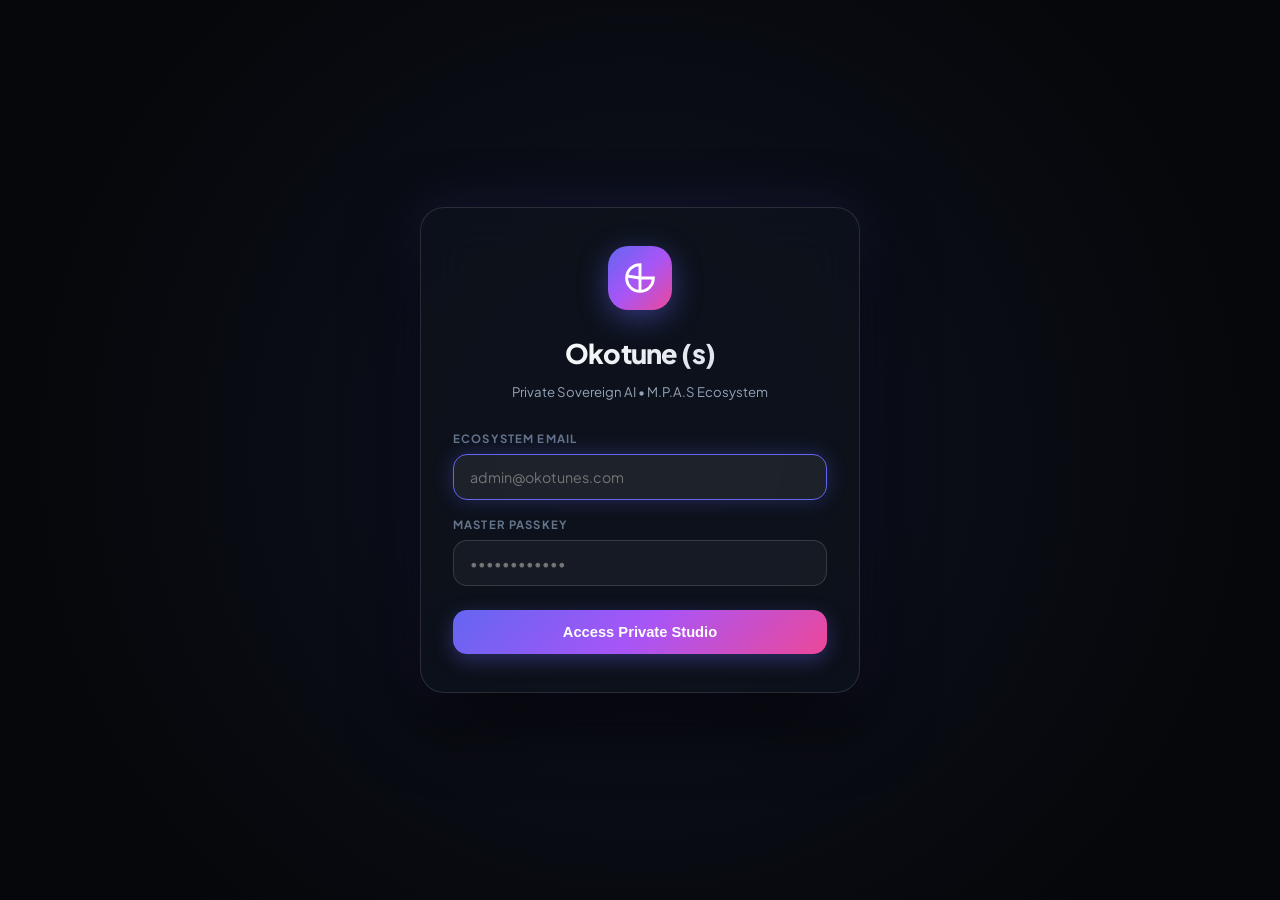
==== commit 8e408b6b: "Add dedicated hard-gated login screen (email & password), free multimodal image processing, and clea" ====
--- a/index.html
+++ b/index.html
@@ -4,7 +4,7 @@
   <meta charset="UTF-8">
   <meta name="viewport" content="width=device-width, initial-scale=1.0">
   <title>Okotune (s) — Sovereign AI</title>
-  <meta name="description" content="Private Sovereign AI Studio for Mphathisi Ndlovu and the M.P.A.S Ecosystem. Overfitting Engine powered by Groq.">
+  <meta name="description" content="Private Sovereign AI Studio for Mphathisi Ndlovu and the M.P.A.S Ecosystem. Powered by Groq LPU.">
   
   <!-- Modern Geometric & Monospace Fonts -->
   <link rel="preconnect" href="https://fonts.googleapis.com">
@@ -21,8 +21,58 @@
   </div>
   <div class="grid-mesh" aria-hidden="true"></div>
 
-  <!-- App Shell -->
-  <div class="app-layout">
+  <!-- Dedicated Fullscreen Login Screen (Hard-Gated) -->
+  <section class="login-screen" id="loginScreen" style="display: flex;">
+    <div class="login-card">
+      <div class="login-icon-wrap">
+        <svg viewBox="0 0 24 24" fill="none" stroke="currentColor" stroke-width="2.2">
+          <path d="M12 2a10 10 0 1 0 10 10H12V2z"></path>
+          <path d="M12 12 2.1 10.5"></path>
+          <path d="M12 12V22"></path>
+        </svg>
+      </div>
+
+      <h1 class="login-title">Okotune (s)</h1>
+      <p class="login-subtitle">Private Sovereign AI • M.P.A.S Ecosystem</p>
+
+      <form class="login-form" id="loginForm">
+        <div class="input-field-group">
+          <label for="authEmailInput">Ecosystem Email</label>
+          <input 
+            type="email" 
+            id="authEmailInput" 
+            class="login-input" 
+            placeholder="admin@okotunes.com" 
+            required 
+            autocomplete="username"
+          />
+        </div>
+
+        <div class="input-field-group">
+          <label for="authPasswordInput">Master Passkey</label>
+          <input 
+            type="password" 
+            id="authPasswordInput" 
+            class="login-input" 
+            placeholder="••••••••••••" 
+            required 
+            autocomplete="current-password"
+          />
+        </div>
+
+        <button type="submit" class="login-btn" id="btnLoginSubmit">
+          Access Private Studio
+        </button>
+
+        <div class="login-error-msg" id="loginErrorMsg">
+          Access denied. Invalid credentials for M.P.A.S ecosystem.
+        </div>
+      </form>
+    </div>
+  </section>
+
+  <!-- Main App Shell (Hidden Until Authenticated) -->
+  <div class="app-layout" id="appLayout" style="display: none;">
     
     <!-- Left Navigation Sidebar -->
     <aside class="sidebar" id="sidebar">
@@ -45,13 +95,13 @@
       <div class="sidebar-actions">
         <button class="btn-new-chat" id="btnNewChat">
           <svg width="18" height="18" viewBox="0 0 24 24" fill="none" stroke="currentColor" stroke-width="2.5"><line x1="12" y1="5" x2="12" y2="19"></line><line x1="5" y1="12" x2="19" y2="12"></line></svg>
-          <span>New Thread</span>
+          <span>New Chat</span>
         </button>
 
         <div class="model-selector-bar">
           <label for="modelSelect">Engine</label>
           <select id="modelSelect" class="model-select">
-            <option value="qwen/qwen3.8-27b" selected>Qwen 3.8 27B (LPU Fast)</option>
+            <option value="qwen/qwen3.8-27b" selected>Qwen 3.8 27B (Fast + Vision)</option>
             <option value="openai/gpt-oss-120b">GPT-OSS 120B (Reasoning)</option>
             <option value="openai/gpt-oss-20b">GPT-OSS 20B (Instant)</option>
           </select>
@@ -61,19 +111,18 @@
       <!-- Threads History -->
       <div class="sidebar-threads" id="threadsList">
         <div class="threads-section-title">Conversations</div>
-        <!-- Rendered dynamically -->
       </div>
 
       <!-- Sidebar Bottom Controls -->
       <div class="sidebar-footer">
         <button class="footer-btn" id="btnOpenLore">
           <svg width="16" height="16" viewBox="0 0 24 24" fill="none" stroke="currentColor" stroke-width="2"><path d="M2 3h6a4 4 0 0 1 4 4v14a3 3 0 0 0-3-3H2z"></path><path d="M22 3h-6a4 4 0 0 0-4 4v14a3 3 0 0 1 3-3h7z"></path></svg>
-          <span>Lore & Overfitting</span>
-        </button>
-
-        <button class="footer-btn" id="btnExportDataset">
-          <svg width="16" height="16" viewBox="0 0 24 24" fill="none" stroke="currentColor" stroke-width="2"><path d="M21 15v4a2 2 0 0 1-2 2H5a2 2 0 0 1-2-2v-4"></path><polyline points="7 10 12 15 17 10"></polyline><line x1="12" y1="15" x2="12" y2="3"></line></svg>
-          <span>Export Dataset (.jsonl)</span>
+          <span>Directives & Lore</span>
+        </button>
+
+        <button class="footer-btn btn-logout" id="btnSignOut">
+          <svg width="16" height="16" viewBox="0 0 24 24" fill="none" stroke="currentColor" stroke-width="2"><path d="M9 21H5a2 2 0 0 1-2-2V5a2 2 0 0 1 2-2h4"></path><polyline points="16 17 21 12 16 7"></polyline><line x1="21" y1="12" x2="9" y2="12"></line></svg>
+          <span>Sign Out</span>
         </button>
 
         <div class="footer-status-row">
@@ -100,7 +149,7 @@
         </div>
 
         <div class="top-bar-right">
-          <div class="badge-pill" id="activeModelBadge">Qwen 3.8 27B</div>
+          <div class="badge-pill" id="activeModelBadge">Qwen 3.8 27B Vision</div>
           <button class="btn-icon-top" id="btnClearThread" title="Clear current thread">
             <svg width="15" height="15" viewBox="0 0 24 24" fill="none" stroke="currentColor" stroke-width="2"><polyline points="3 6 5 6 21 6"></polyline><path d="M19 6v14a2 2 0 0 1-2 2H7a2 2 0 0 1-2-2V6m3 0V4a2 2 0 0 1 2-2h4a2 2 0 0 1 2 2v2"></path></svg>
             <span>Clear</span>
@@ -123,28 +172,28 @@
             </div>
             <h1 class="hero-title">Okotune (s)</h1>
             <p class="hero-desc">
-              Sovereign intelligence for <strong>Mphathisi Ndlovu</strong>. Continuously learning your preferences, workflows, and projects to overfit perfectly to you.
+              Sovereign intelligence for <strong>Mphathisi Ndlovu</strong>. Powered by ultra-fast Groq LPU with multimodal vision processing.
             </p>
 
             <div class="prompt-suggestions-grid">
-              <div class="suggestion-card" data-prompt="Architect a high-performance backend microservice for the M.P.A.S ecosystem using modern PHP and zero-dependency endpoints.">
+              <div class="suggestion-card" data-prompt="Architect a clean, scalable PHP backend service with zero framework overhead.">
                 <div class="suggestion-tag">Architecture</div>
-                <div class="suggestion-text">Architect a high-performance PHP backend service</div>
-              </div>
-
-              <div class="suggestion-card" data-prompt="Audit the security protocols and threat mitigation model for SafeNet NUST.">
+                <div class="suggestion-text">Architect a clean, scalable PHP backend service</div>
+              </div>
+
+              <div class="suggestion-card" data-prompt="Review and optimize security protocols for the SafeNet NUST project.">
                 <div class="suggestion-tag">Cybersecurity</div>
-                <div class="suggestion-text">Audit security protocols for SafeNet NUST</div>
-              </div>
-
-              <div class="suggestion-card" data-prompt="Draft a fine-tuning roadmap and hyperparameter strategy for our private LoRA training dataset on Groq / R2.">
-                <div class="suggestion-tag">Overfitting Engine</div>
-                <div class="suggestion-text">Draft a fine-tuning & LoRA training roadmap</div>
+                <div class="suggestion-text">Review and optimize security protocols for SafeNet NUST</div>
+              </div>
+
+              <div class="suggestion-card" data-prompt="Analyze this screenshot and explain the architecture or fix the code in it.">
+                <div class="suggestion-tag">Multimodal Vision</div>
+                <div class="suggestion-text">Inspect and analyze an image or code screenshot</div>
               </div>
 
               <div class="suggestion-card" data-prompt="Review the Cloudflare R2 backup automation and public egress mappings for notak2.mphathisi.com.">
                 <div class="suggestion-tag">Cloud Infrastructure</div>
-                <div class="suggestion-text">Review R2 storage & public egress mappings</div>
+                <div class="suggestion-text">Review Cloudflare R2 storage & public egress mappings</div>
               </div>
             </div>
           </div>
@@ -157,18 +206,40 @@
       <!-- Floating Input Bar -->
       <div class="input-dock-container">
         <div class="input-box-wrapper">
+          
+          <!-- Attached Image Thumbnail Preview Bar -->
+          <div class="image-preview-dock" id="imagePreviewDock">
+            <div class="image-preview-thumb-wrap">
+              <img id="imagePreviewThumb" class="image-preview-thumb" src="" alt="Thumbnail">
+              <button class="btn-remove-image" id="btnRemoveImage" title="Remove image">✕</button>
+            </div>
+            <div class="image-preview-meta">
+              <span class="image-preview-filename" id="imagePreviewFilename">image.png</span>
+              <span class="image-preview-tag">Multimodal Vision Attached</span>
+            </div>
+          </div>
+
           <textarea 
             id="chatInput" 
             class="chat-textarea" 
-            placeholder="Ask Okotune AI or give an instruction... (Shift + Enter for new line)"
+            placeholder="Ask Okotune AI or paste/attach an image... (Shift + Enter for new line)"
             rows="1"
           ></textarea>
           
           <div class="input-controls-row">
-            <div class="input-hints-left">
-              <span>M.P.A.S Overfitting Active</span>
-              <span>•</span>
-              <span id="tokenCounter">Groq LPU 500+ t/s</span>
+            <div class="input-tools-left">
+              <!-- Hidden File Input for Image Upload -->
+              <input type="file" id="imageFileInput" accept="image/*" style="display: none;">
+              
+              <button class="btn-attach-image" id="btnAttachImage" title="Attach Image for Vision Processing">
+                <svg width="17" height="17" viewBox="0 0 24 24" fill="none" stroke="currentColor" stroke-width="2">
+                  <path d="M21.44 11.05l-9.19 9.19a6 6 0 0 1-8.49-8.49l9.19-9.19a4 4 0 0 1 5.66 5.66l-9.2 9.19a2 2 0 0 1-2.83-2.83l8.49-8.48"></path>
+                </svg>
+              </button>
+
+              <div class="input-hints-left">
+                <span>Drag, paste, or attach an image</span>
+              </div>
             </div>
 
             <button class="btn-send" id="btnSend" disabled aria-label="Send message">
@@ -180,48 +251,25 @@
           </div>
         </div>
         <div class="input-footer-note">
-          Private to Mphathisi Ndlovu • Data preserved in Sovereign LoRA Corpus • <a href="https://mphathisi.com" target="_blank" rel="noopener noreferrer" style="color: var(--text-muted); text-decoration: none;">mphathisi.com</a>
+          Private to Mphathisi Ndlovu • <a href="https://mphathisi.com" target="_blank" rel="noopener noreferrer" style="color: var(--text-muted); text-decoration: none;">mphathisi.com</a>
         </div>
       </div>
     </main>
 
   </div>
 
-  <!-- Drawer: Lore & Overfitting Inspector -->
+  <!-- Drawer: Lore & Directives Inspector -->
   <div class="drawer-overlay" id="drawerOverlay"></div>
   <aside class="lore-drawer" id="loreDrawer">
     <div class="drawer-header">
-      <div class="drawer-title">🧠 Lore & Memory Inspector</div>
+      <div class="drawer-title">🧠 Ecosystem Directives & Lore</div>
       <button class="btn-close-drawer" id="btnCloseDrawer" aria-label="Close drawer">✕</button>
     </div>
 
     <div class="drawer-body">
-      <!-- Stats Card -->
-      <div class="stats-card">
-        <h4>Overfitting Metrics</h4>
-        <div class="stats-grid">
-          <div class="stat-item">
-            <span class="stat-val" id="statInteractions">0</span>
-            <span class="stat-lbl">Interactions Logged</span>
-          </div>
-          <div class="stat-item">
-            <span class="stat-val" id="statGold">0</span>
-            <span class="stat-lbl">Gold Standard Pairs</span>
-          </div>
-          <div class="stat-item">
-            <span class="stat-val" id="statDatasetSize">0 KB</span>
-            <span class="stat-lbl">Dataset Corpus</span>
-          </div>
-          <div class="stat-item">
-            <span class="stat-val" style="color: var(--accent-emerald);">Active</span>
-            <span class="stat-lbl">R2 Auto-Sync</span>
-          </div>
-        </div>
-      </div>
-
       <!-- Directives Section -->
       <div class="lore-section">
-        <h4>Permanent Directives & Rules</h4>
+        <h4>Permanent Directives & Knowledge</h4>
         <div id="directivesList">
           <!-- Populated by JS -->
         </div>
@@ -231,54 +279,14 @@
             type="text" 
             class="input-directive-text" 
             id="inputNewDirective" 
-            placeholder="Add new rule or preference (e.g. Always use PHP 8.2)..."
+            placeholder="Add new rule or preference (e.g. Always use PHP 8.3)..."
             required
           />
-          <button type="submit" class="btn-submit-dir">+ Teach Okotune</button>
+          <button type="submit" class="btn-submit-dir">+ Save Directive</button>
         </form>
-      </div>
-
-      <!-- Export Datasets -->
-      <div class="lore-section">
-        <h4>Export Fine-Tuning Corpus</h4>
-        <div style="display: flex; gap: 10px; margin-top: 8px;">
-          <a href="/api/export.php?format=jsonl" class="btn-submit-dir" style="text-decoration: none; text-align: center; flex: 1;">
-            Download .jsonl (LoRA)
-          </a>
-          <a href="/api/export.php?format=json" class="btn-submit-dir" style="text-decoration: none; text-align: center; flex: 1; background: var(--bg-glass);">
-            Download .json
-          </a>
-        </div>
       </div>
     </div>
   </aside>
-
-  <!-- Auth Modal -->
-  <div class="auth-modal-overlay" id="authModalOverlay" style="display: none;">
-    <div class="auth-modal">
-      <div class="auth-icon-wrap">
-        <svg viewBox="0 0 24 24" fill="none" stroke="currentColor" stroke-width="2.2">
-          <rect x="3" y="11" width="18" height="11" rx="2" ry="2"></rect>
-          <path d="M7 11V7a5 5 0 0 1 10 0v4"></path>
-        </svg>
-      </div>
-      <h2 class="auth-title">Okotune Sovereign Access</h2>
-      <p class="auth-desc">Enter your M.P.A.S master passkey to unlock your private AI workspace.</p>
-
-      <form class="auth-form" id="authForm">
-        <input 
-          type="password" 
-          id="authPasswordInput" 
-          class="auth-input" 
-          placeholder="Enter Passkey..." 
-          required 
-          autocomplete="current-password"
-        />
-        <button type="submit" class="auth-submit-btn">Unlock Workspace</button>
-        <div class="auth-error-msg" id="authErrorMsg">Invalid passkey. Try again.</div>
-      </form>
-    </div>
-  </div>
 
   <script src="app.js"></script>
 </body>
--- a/styles.css
+++ b/styles.css
@@ -1,5 +1,5 @@
 /* ==========================================================================
-   Okotune (s) AI — Sovereign Executive Studio Design System
+   Okotune (s) AI — Private Sovereign Studio Design System
    Tailored for Mphathisi Ndlovu & M.P.A.S Ecosystem
    ========================================================================== */
 
@@ -120,7 +120,144 @@
   z-index: 1;
 }
 
-/* App Shell */
+/* ==========================================================================
+   FULLSCREEN HARD-GATED LOGIN SCREEN
+   ========================================================================== */
+.login-screen {
+  position: fixed;
+  inset: 0;
+  z-index: 100;
+  display: flex;
+  align-items: center;
+  justify-content: center;
+  padding: 24px;
+  background: radial-gradient(circle at center, #0f1322 0%, #06070a 80%);
+}
+
+.login-card {
+  width: 100%;
+  max-width: 440px;
+  background: rgba(14, 18, 28, 0.85);
+  border: 1px solid rgba(255, 255, 255, 0.12);
+  border-radius: 24px;
+  padding: 38px 32px;
+  box-shadow: 0 25px 70px rgba(0, 0, 0, 0.85), 0 0 50px rgba(99, 102, 241, 0.18);
+  backdrop-filter: blur(24px);
+  -webkit-backdrop-filter: blur(24px);
+  text-align: center;
+  position: relative;
+  z-index: 10;
+}
+
+.login-icon-wrap {
+  width: 64px;
+  height: 64px;
+  border-radius: 20px;
+  background: var(--gradient-brand);
+  display: inline-flex;
+  align-items: center;
+  justify-content: center;
+  margin-bottom: 22px;
+  box-shadow: 0 8px 30px rgba(99, 102, 241, 0.45);
+}
+
+.login-icon-wrap svg {
+  width: 32px;
+  height: 32px;
+  color: #fff;
+}
+
+.login-title {
+  font-size: 1.8rem;
+  font-weight: 800;
+  letter-spacing: -0.03em;
+  margin-bottom: 6px;
+  background: linear-gradient(135deg, #fff 20%, #cbd5e1 100%);
+  -webkit-background-clip: text;
+  -webkit-text-fill-color: transparent;
+}
+
+.login-subtitle {
+  font-size: 0.88rem;
+  color: var(--text-muted);
+  margin-bottom: 28px;
+}
+
+.login-form {
+  display: flex;
+  flex-direction: column;
+  gap: 16px;
+}
+
+.input-field-group {
+  display: flex;
+  flex-direction: column;
+  gap: 6px;
+  text-align: left;
+}
+
+.input-field-group label {
+  font-size: 0.76rem;
+  font-weight: 700;
+  color: var(--text-subtle);
+  text-transform: uppercase;
+  letter-spacing: 0.1em;
+}
+
+.login-input {
+  width: 100%;
+  padding: 13px 16px;
+  background: rgba(255, 255, 255, 0.04);
+  border: 1px solid var(--border-medium);
+  border-radius: var(--radius-md);
+  color: #fff;
+  font-family: inherit;
+  font-size: 0.95rem;
+  outline: none;
+  transition: all 0.25s ease;
+}
+
+.login-input:focus {
+  border-color: var(--accent-primary);
+  background: rgba(255, 255, 255, 0.07);
+  box-shadow: 0 0 20px rgba(99, 102, 241, 0.3);
+}
+
+.login-btn {
+  padding: 14px;
+  background: var(--gradient-brand);
+  border: none;
+  border-radius: var(--radius-md);
+  color: #fff;
+  font-size: 0.98rem;
+  font-weight: 700;
+  cursor: pointer;
+  margin-top: 8px;
+  transition: all 0.25s var(--ease-spring);
+  box-shadow: 0 6px 20px rgba(99, 102, 241, 0.35);
+}
+
+.login-btn:hover {
+  transform: translateY(-1px);
+  box-shadow: 0 8px 30px rgba(236, 72, 153, 0.5);
+}
+
+.login-btn:disabled {
+  opacity: 0.6;
+  cursor: wait;
+}
+
+.login-error-msg {
+  color: #f87171;
+  font-size: 0.82rem;
+  background: rgba(239, 68, 68, 0.1);
+  border: 1px solid rgba(239, 68, 68, 0.25);
+  padding: 8px 12px;
+  border-radius: var(--radius-sm);
+  display: none;
+}
+
+/* App Shell (Hidden when not authenticated) */
 .app-layout {
   position: relative;
   z-index: 10;
@@ -355,7 +492,7 @@
   border-top: 1px solid var(--border-subtle);
   display: flex;
   flex-direction: column;
-  gap: 10px;
+  gap: 8px;
   background: rgba(8, 10, 16, 0.5);
 }
 
@@ -381,6 +518,11 @@
   border-color: var(--border-medium);
 }
 
+.footer-btn.btn-logout:hover {
+  color: #f87171;
+  border-color: rgba(239, 68, 68, 0.3);
+}
+
 .footer-status-row {
   display: flex;
   align-items: center;
@@ -504,7 +646,7 @@
 .chat-scroll-area {
   flex: 1;
   overflow-y: auto;
-  padding: 24px 20px 140px 20px;
+  padding: 24px 20px 150px 20px;
   display: flex;
   flex-direction: column;
   align-items: center;
@@ -674,6 +816,21 @@
   backdrop-filter: blur(12px);
 }
 
+/* Attached Image in Message Bubble */
+.user-attached-image-container {
+  margin-bottom: 10px;
+}
+
+.user-attached-image {
+  max-width: 320px;
+  max-height: 240px;
+  border-radius: 12px;
+  border: 1px solid rgba(255, 255, 255, 0.15);
+  display: block;
+  object-fit: cover;
+  box-shadow: 0 6px 20px rgba(0, 0, 0, 0.4);
+}
+
 .message-row.assistant .message-content {
   background: transparent;
   color: #f1f5f9;
@@ -810,12 +967,6 @@
   background: var(--bg-glass-hover);
   color: #fff;
   border-color: var(--border-subtle);
-}
-
-.btn-msg-action.gold-active {
-  color: var(--accent-gold);
-  background: rgba(245, 158, 11, 0.12);
-  border-color: rgba(245, 158, 11, 0.35);
 }
 
 /* Typing / Streaming Cursor */
@@ -835,7 +986,7 @@
 }
 
 /* ==========================================================================
-   FLOATING INPUT DOCK
+   FLOATING INPUT DOCK & IMAGE ATTACHMENT
    ========================================================================== */
 .input-dock-container {
   position: absolute;
@@ -863,7 +1014,7 @@
   -webkit-backdrop-filter: blur(24px);
   display: flex;
   flex-direction: column;
-  gap: 10px;
+  gap: 8px;
   transition: border-color 0.25s ease, box-shadow 0.25s ease;
   pointer-events: auto;
 }
@@ -871,6 +1022,70 @@
 .input-box-wrapper:focus-within {
   border-color: var(--border-focus);
   box-shadow: 0 14px 45px rgba(0, 0, 0, 0.7), 0 0 40px rgba(99, 102, 241, 0.22);
+}
+
+/* Attached Image Thumbnail Preview Bar */
+.image-preview-dock {
+  display: none;
+  align-items: center;
+  gap: 12px;
+  padding: 6px 10px;
+  background: rgba(255, 255, 255, 0.05);
+  border-radius: 12px;
+  border: 1px solid var(--border-subtle);
+}
+
+.image-preview-thumb-wrap {
+  position: relative;
+  width: 48px;
+  height: 48px;
+  border-radius: 8px;
+  overflow: hidden;
+  border: 1px solid rgba(255, 255, 255, 0.2);
+}
+
+.image-preview-thumb {
+  width: 100%;
+  height: 100%;
+  object-fit: cover;
+}
+
+.btn-remove-image {
+  position: absolute;
+  top: 2px;
+  right: 2px;
+  background: rgba(0, 0, 0, 0.75);
+  color: #fff;
+  border: none;
+  border-radius: 50%;
+  width: 16px;
+  height: 16px;
+  font-size: 10px;
+  cursor: pointer;
+  display: flex;
+  align-items: center;
+  justify-content: center;
+}
+
+.image-preview-meta {
+  display: flex;
+  flex-direction: column;
+}
+
+.image-preview-filename {
+  font-size: 0.8rem;
+  font-weight: 600;
+  color: #fff;
+  max-width: 260px;
+  white-space: nowrap;
+  overflow: hidden;
+  text-overflow: ellipsis;
+}
+
+.image-preview-tag {
+  font-size: 0.7rem;
+  color: var(--accent-cyan);
+  font-family: var(--font-mono);
 }
 
 .chat-textarea {
@@ -897,10 +1112,33 @@
   justify-content: space-between;
 }
 
+.input-tools-left {
+  display: flex;
+  align-items: center;
+  gap: 8px;
+}
+
+.btn-attach-image {
+  background: rgba(255, 255, 255, 0.05);
+  border: 1px solid var(--border-subtle);
+  color: var(--text-muted);
+  width: 34px;
+  height: 34px;
+  border-radius: 10px;
+  display: flex;
+  align-items: center;
+  justify-content: center;
+  cursor: pointer;
+  transition: all 0.2s ease;
+}
+
+.btn-attach-image:hover {
+  background: rgba(255, 255, 255, 0.12);
+  color: #fff;
+  border-color: var(--border-medium);
+}
+
 .input-hints-left {
-  display: flex;
-  align-items: center;
-  gap: 8px;
   font-size: 0.75rem;
   color: var(--text-subtle);
   font-family: var(--font-mono);
@@ -942,7 +1180,7 @@
 }
 
 /* ==========================================================================
-   DRAWER: LORE & OVERFITTING INSPECTOR
+   DRAWER: LORE INSPECTOR
    ========================================================================== */
 .drawer-overlay {
   position: fixed;
@@ -964,7 +1202,7 @@
   position: fixed;
   top: 0;
   right: 0;
-  width: 460px;
+  width: 440px;
   max-width: 90vw;
   height: 100%;
   background: var(--bg-surface);
@@ -1018,45 +1256,6 @@
   gap: 24px;
 }
 
-.stats-card {
-  background: linear-gradient(135deg, rgba(99, 102, 241, 0.1) 0%, rgba(236, 72, 153, 0.06) 100%);
-  border: 1px solid rgba(99, 102, 241, 0.25);
-  border-radius: var(--radius-md);
-  padding: 18px;
-}
-
-.stats-card h4 {
-  font-size: 0.82rem;
-  font-weight: 700;
-  text-transform: uppercase;
-  letter-spacing: 0.12em;
-  color: var(--accent-cyan);
-  margin-bottom: 14px;
-}
-
-.stats-grid {
-  display: grid;
-  grid-template-columns: repeat(2, 1fr);
-  gap: 12px;
-}
-
-.stat-item {
-  display: flex;
-  flex-direction: column;
-}
-
-.stat-val {
-  font-size: 1.5rem;
-  font-weight: 800;
-  font-family: var(--font-mono);
-  color: #fff;
-}
-
-.stat-lbl {
-  font-size: 0.72rem;
-  color: var(--text-subtle);
-}
-
 .lore-section h4 {
   font-size: 0.85rem;
   font-weight: 700;
@@ -1150,114 +1349,6 @@
 }
 
 /* ==========================================================================
-   AUTH MODAL
-   ========================================================================== */
-.auth-modal-overlay {
-  position: fixed;
-  inset: 0;
-  background: rgba(6, 7, 10, 0.85);
-  backdrop-filter: blur(20px);
-  -webkit-backdrop-filter: blur(20px);
-  z-index: 100;
-  display: flex;
-  align-items: center;
-  justify-content: center;
-  padding: 20px;
-}
-
-.auth-modal {
-  width: 100%;
-  max-width: 420px;
-  background: var(--bg-surface-elevated);
-  border: 1px solid var(--border-medium);
-  border-radius: var(--radius-lg);
-  padding: 32px 28px;
-  box-shadow: 0 25px 70px rgba(0, 0, 0, 0.8), 0 0 50px rgba(99, 102, 241, 0.15);
-  text-align: center;
-}
-
-.auth-icon-wrap {
-  width: 56px;
-  height: 56px;
-  border-radius: 18px;
-  background: var(--gradient-brand);
-  display: inline-flex;
-  align-items: center;
-  justify-content: center;
-  margin-bottom: 20px;
-  box-shadow: 0 8px 30px rgba(99, 102, 241, 0.4);
-}
-
-.auth-icon-wrap svg {
-  width: 28px;
-  height: 28px;
-  color: #fff;
-}
-
-.auth-title {
-  font-size: 1.45rem;
-  font-weight: 800;
-  letter-spacing: -0.02em;
-  margin-bottom: 8px;
-}
-
-.auth-desc {
-  font-size: 0.88rem;
-  color: var(--text-muted);
-  margin-bottom: 24px;
-}
-
-.auth-form {
-  display: flex;
-  flex-direction: column;
-  gap: 14px;
-}
-
-.auth-input {
-  width: 100%;
-  padding: 13px 16px;
-  background: var(--bg-glass);
-  border: 1px solid var(--border-medium);
-  border-radius: var(--radius-md);
-  color: #fff;
-  font-family: inherit;
-  font-size: 0.95rem;
-  outline: none;
-  text-align: center;
-  letter-spacing: 0.08em;
-}
-
-.auth-input:focus {
-  border-color: var(--accent-primary);
-  box-shadow: 0 0 20px rgba(99, 102, 241, 0.3);
-}
-
-.auth-submit-btn {
-  padding: 13px;
-  background: var(--gradient-brand);
-  border: none;
-  border-radius: var(--radius-md);
-  color: #fff;
-  font-size: 0.95rem;
-  font-weight: 700;
-  cursor: pointer;
-  transition: all 0.25s var(--ease-spring);
-  box-shadow: 0 6px 20px rgba(99, 102, 241, 0.35);
-}
-
-.auth-submit-btn:hover {
-  transform: translateY(-1px);
-  box-shadow: 0 8px 28px rgba(236, 72, 153, 0.45);
-}
-
-.auth-error-msg {
-  color: #ef4444;
-  font-size: 0.8rem;
-  margin-top: 10px;
-  display: none;
-}
-
-/* ==========================================================================
    RESPONSIVE DESIGN
    ========================================================================== */
 @media (max-width: 860px) {
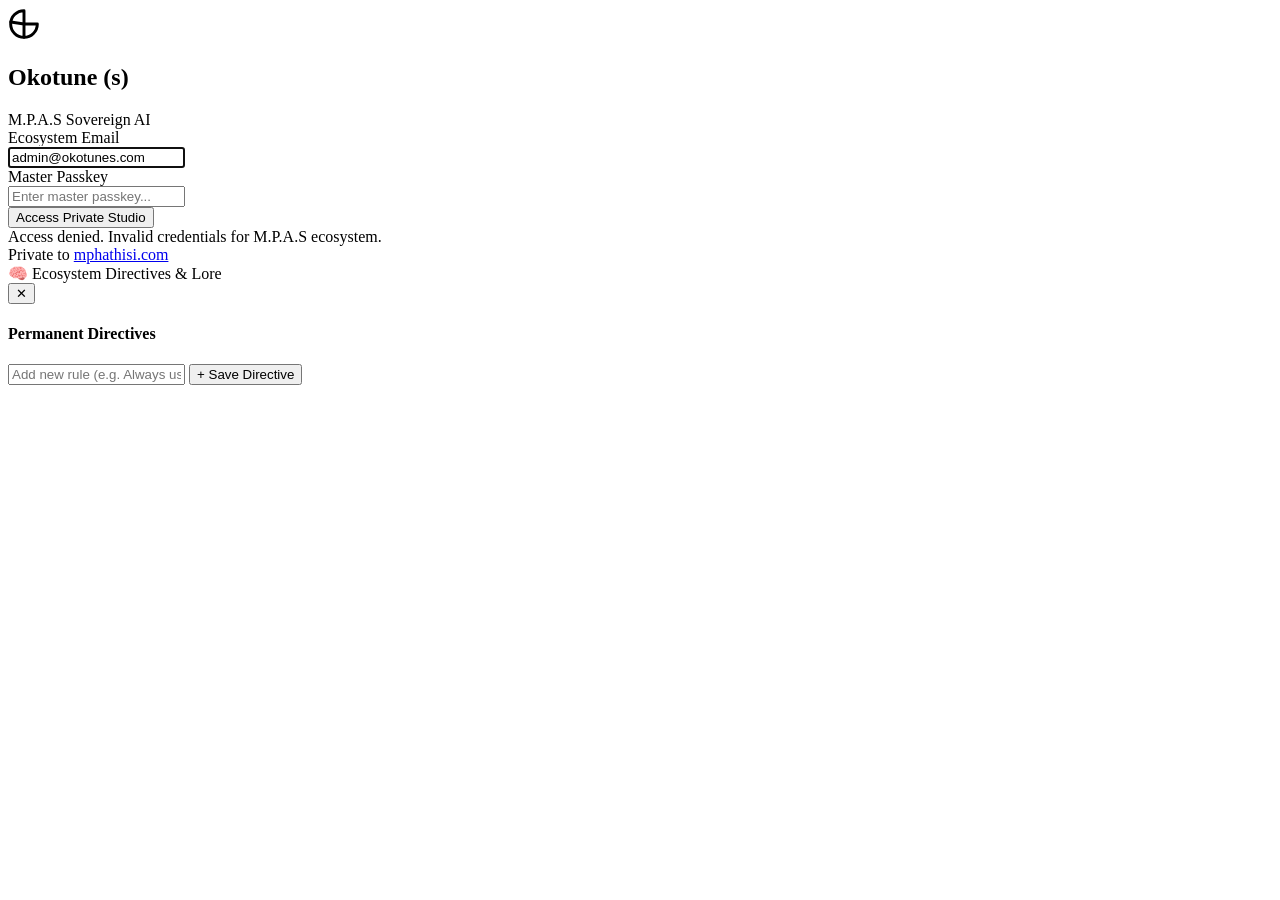
==== commit f2fccf7a: "Revamp UI with Tailwind CSS 3.4, fix CSS MIME routing, and ensure robust authentication" ====
--- a/index.html
+++ b/index.html
@@ -1,293 +1,408 @@
 <!DOCTYPE html>
-<html lang="en">
+<html lang="en" class="dark">
 <head>
   <meta charset="UTF-8">
   <meta name="viewport" content="width=device-width, initial-scale=1.0">
-  <title>Okotune (s) — Sovereign AI</title>
-  <meta name="description" content="Private Sovereign AI Studio for Mphathisi Ndlovu and the M.P.A.S Ecosystem. Powered by Groq LPU.">
-  
-  <!-- Modern Geometric & Monospace Fonts -->
+  <title>Okotune (s) — Sovereign AI Studio</title>
+  <meta name="description" content="Private Sovereign AI Studio for Mphathisi Ndlovu and the M.P.A.S Ecosystem. Powered by Groq LPU with Multimodal Vision.">
+
+  <!-- Tailwind CSS 3.4 CDN -->
+  <script src="https://cdn.tailwindcss.com"></script>
+  <script>
+    tailwind.config = {
+      darkMode: 'class',
+      theme: {
+        extend: {
+          colors: {
+            brand: {
+              400: '#818cf8',
+              500: '#6366f1',
+              600: '#4f46e5',
+              700: '#4338ca',
+            },
+            dark: {
+              950: '#06070a',
+              900: '#0b0d14',
+              850: '#111422',
+              800: '#181c2e',
+            }
+          },
+          fontFamily: {
+            sans: ['"Plus Jakarta Sans"', 'system-ui', '-apple-system', 'sans-serif'],
+            mono: ['"JetBrains Mono"', 'monospace'],
+          }
+        }
+      }
+    }
+  </script>
+
+  <!-- Google Fonts -->
   <link rel="preconnect" href="https://fonts.googleapis.com">
   <link rel="preconnect" href="https://fonts.gstatic.com" crossorigin>
   <link href="https://fonts.googleapis.com/css2?family=JetBrains+Mono:wght@400;600;700&family=Plus+Jakarta+Sans:wght@400;500;600;700;800&display=swap" rel="stylesheet">
 
-  <link rel="stylesheet" href="styles.css">
+  <style>
+    /* Custom Scrollbars & Markdown Styling */
+    ::-webkit-scrollbar { width: 6px; height: 6px; }
+    ::-webkit-scrollbar-track { background: transparent; }
+    ::-webkit-scrollbar-thumb { background: rgba(255, 255, 255, 0.12); border-radius: 9999px; }
+    ::-webkit-scrollbar-thumb:hover { background: rgba(255, 255, 255, 0.25); }
+
+    .message-content h1, .message-content h2, .message-content h3 { font-weight: 700; color: #ffffff; margin: 16px 0 8px 0; }
+    .message-content h1 { font-size: 1.45rem; }
+    .message-content h2 { font-size: 1.25rem; }
+    .message-content h3 { font-size: 1.1rem; }
+    .message-content p { margin-bottom: 10px; }
+    .message-content p:last-child { margin-bottom: 0; }
+    .message-content ul, .message-content ol { margin: 8px 0 12px 20px; }
+    .message-content li { margin-bottom: 4px; }
+    .message-content blockquote { border-left: 3px solid #6366f1; padding: 6px 14px; margin: 10px 0; background: rgba(99, 102, 241, 0.08); border-radius: 0 8px 8px 0; }
+    .message-content pre { margin: 12px 0; background: #0c0f17; border: 1px solid rgba(255, 255, 255, 0.12); border-radius: 12px; overflow: hidden; }
+    .message-content code { font-family: 'JetBrains Mono', monospace; font-size: 0.88em; }
+    .message-content p code, .message-content li code { background: rgba(255, 255, 255, 0.08); padding: 2px 6px; border-radius: 4px; color: #e2e8f0; }
+    .message-content pre code { display: block; padding: 14px 16px; overflow-x: auto; color: #e2e8f0; line-height: 1.5; }
+    
+    .streaming-cursor {
+      display: inline-block;
+      width: 7px;
+      height: 18px;
+      background: #38bdf8;
+      margin-left: 3px;
+      vertical-align: text-bottom;
+      animation: blink 0.8s infinite;
+    }
+    @keyframes blink { 0%, 100% { opacity: 1; } 50% { opacity: 0; } }
+  </style>
 </head>
-<body>
-  <!-- Ambient Lighting Effects -->
-  <div class="ambient-container" aria-hidden="true">
-    <div class="ambient-orb orb-purple"></div>
-    <div class="ambient-orb orb-magenta"></div>
+<body class="bg-dark-950 text-slate-100 font-sans h-screen w-screen overflow-hidden antialiased select-none">
+
+  <!-- Atmospheric Background Glow Orbs -->
+  <div class="fixed inset-0 pointer-events-none overflow-hidden z-0" aria-hidden="true">
+    <div class="absolute -top-40 left-1/4 w-[550px] h-[550px] rounded-full bg-indigo-600/15 blur-[140px]"></div>
+    <div class="absolute -bottom-40 right-1/4 w-[500px] h-[500px] rounded-full bg-pink-600/10 blur-[140px]"></div>
+    <div class="absolute inset-0 bg-[radial-gradient(rgba(255,255,255,0.035)_1px,transparent_1px)] bg-[size:36px_36px] [mask-image:radial-gradient(ellipse_at_center,black_40%,transparent_85%)]"></div>
   </div>
-  <div class="grid-mesh" aria-hidden="true"></div>
-
-  <!-- Dedicated Fullscreen Login Screen (Hard-Gated) -->
-  <section class="login-screen" id="loginScreen" style="display: flex;">
-    <div class="login-card">
-      <div class="login-icon-wrap">
-        <svg viewBox="0 0 24 24" fill="none" stroke="currentColor" stroke-width="2.2">
-          <path d="M12 2a10 10 0 1 0 10 10H12V2z"></path>
-          <path d="M12 12 2.1 10.5"></path>
-          <path d="M12 12V22"></path>
-        </svg>
-      </div>
-
-      <h1 class="login-title">Okotune (s)</h1>
-      <p class="login-subtitle">Private Sovereign AI • M.P.A.S Ecosystem</p>
-
-      <form class="login-form" id="loginForm">
-        <div class="input-field-group">
-          <label for="authEmailInput">Ecosystem Email</label>
-          <input 
-            type="email" 
-            id="authEmailInput" 
-            class="login-input" 
-            placeholder="admin@okotunes.com" 
-            required 
-            autocomplete="username"
-          />
-        </div>
-
-        <div class="input-field-group">
-          <label for="authPasswordInput">Master Passkey</label>
-          <input 
-            type="password" 
-            id="authPasswordInput" 
-            class="login-input" 
-            placeholder="••••••••••••" 
-            required 
-            autocomplete="current-password"
-          />
-        </div>
-
-        <button type="submit" class="login-btn" id="btnLoginSubmit">
+
+  <!-- =========================================================================
+       1. Dedicated Hard-Gated Login Screen
+       ========================================================================= -->
+  <section id="loginScreen" class="fixed inset-0 z-50 flex items-center justify-center p-4 bg-dark-950/95 backdrop-blur-3xl">
+    <div class="w-full max-w-md p-8 md:p-10 rounded-3xl bg-dark-900/90 border border-slate-700/60 shadow-2xl shadow-indigo-950/50 backdrop-blur-2xl text-center relative z-10 transition-all">
+      
+      <!-- Brand Crest -->
+      <div class="w-16 h-16 mx-auto mb-6 rounded-2xl bg-gradient-to-tr from-indigo-500 via-purple-500 to-pink-500 p-0.5 shadow-lg shadow-indigo-500/30 flex items-center justify-center">
+        <div class="w-full h-full bg-dark-900 rounded-[14px] flex items-center justify-center">
+          <svg class="w-8 h-8 text-indigo-400" width="32" height="32" viewBox="0 0 24 24" fill="none" stroke="currentColor" stroke-width="2.2" stroke-linecap="round" stroke-linejoin="round">
+            <path d="M12 2a10 10 0 1 0 10 10H12V2z"></path>
+            <path d="M12 12 2.1 10.5"></path>
+            <path d="M12 12V22"></path>
+          </svg>
+        </div>
+      </div>
+
+      <h1 class="text-3xl font-extrabold tracking-tight bg-gradient-to-r from-white via-slate-100 to-slate-400 bg-clip-text text-transparent mb-2">
+        Okotune (s)
+      </h1>
+      
+      <div class="inline-flex items-center gap-1.5 px-3 py-1 rounded-full bg-indigo-500/10 border border-indigo-500/20 text-indigo-300 font-mono text-xs uppercase tracking-widest mb-8">
+        <span class="w-1.5 h-1.5 rounded-full bg-emerald-400 animate-pulse"></span>
+        <span>M.P.A.S Sovereign AI</span>
+      </div>
+
+      <form id="loginForm" class="space-y-5 text-left">
+        <div>
+          <label for="authEmailInput" class="block text-xs font-semibold uppercase tracking-wider text-slate-400 mb-1.5">
+            Ecosystem Email
+          </label>
+          <div class="relative">
+            <input 
+              type="email" 
+              id="authEmailInput" 
+              class="w-full px-4 py-3 rounded-xl bg-dark-850/80 border border-slate-700 text-white placeholder-slate-500 focus:outline-none focus:border-indigo-500 focus:ring-1 focus:ring-indigo-500 text-sm transition-all"
+              placeholder="admin@okotunes.com"
+              value="admin@okotunes.com"
+              required 
+              autocomplete="username"
+            />
+          </div>
+        </div>
+
+        <div>
+          <label for="authPasswordInput" class="block text-xs font-semibold uppercase tracking-wider text-slate-400 mb-1.5">
+            Master Passkey
+          </label>
+          <div class="relative">
+            <input 
+              type="password" 
+              id="authPasswordInput" 
+              class="w-full px-4 py-3 rounded-xl bg-dark-850/80 border border-slate-700 text-white placeholder-slate-500 focus:outline-none focus:border-indigo-500 focus:ring-1 focus:ring-indigo-500 text-sm transition-all"
+              placeholder="Enter master passkey..."
+              required 
+              autocomplete="current-password"
+            />
+          </div>
+        </div>
+
+        <button 
+          type="submit" 
+          id="btnLoginSubmit"
+          class="w-full py-3.5 px-4 rounded-xl bg-gradient-to-r from-indigo-500 via-purple-500 to-pink-500 hover:opacity-95 text-white font-semibold text-sm tracking-wide shadow-lg shadow-indigo-500/25 transition-all duration-200 hover:scale-[1.01] active:scale-[0.99] cursor-pointer mt-2"
+        >
           Access Private Studio
         </button>
 
-        <div class="login-error-msg" id="loginErrorMsg">
+        <div id="loginErrorMsg" class="hidden p-3 rounded-xl bg-rose-500/10 border border-rose-500/30 text-rose-400 text-xs text-center font-medium">
           Access denied. Invalid credentials for M.P.A.S ecosystem.
         </div>
       </form>
+
+      <div class="mt-8 pt-6 border-t border-slate-800/80 text-xs text-slate-500 font-mono">
+        Private to <a href="https://mphathisi.com" target="_blank" class="text-slate-400 hover:text-white transition">mphathisi.com</a>
+      </div>
     </div>
   </section>
 
-  <!-- Main App Shell (Hidden Until Authenticated) -->
-  <div class="app-layout" id="appLayout" style="display: none;">
-    
+  <!-- =========================================================================
+       2. Main Sovereign AI Workspace (Revealed Once Authenticated)
+       ========================================================================= -->
+  <div id="appLayout" class="hidden relative z-10 w-full h-full flex overflow-hidden">
+
     <!-- Left Navigation Sidebar -->
-    <aside class="sidebar" id="sidebar">
-      <div class="sidebar-header">
-        <a href="https://mphathisi.com" target="_blank" rel="noopener noreferrer" class="brand-badge" title="M.P.A.S Ecosystem">
-          <div class="brand-icon-wrapper">
-            <svg viewBox="0 0 24 24" fill="none" stroke="currentColor" stroke-width="2.2" stroke-linecap="round" stroke-linejoin="round">
-              <path d="M12 2a10 10 0 1 0 10 10H12V2z"></path>
-              <path d="M12 12 2.1 10.5"></path>
-              <path d="M12 12V22"></path>
-            </svg>
-          </div>
-          <div class="brand-title-group">
-            <span class="brand-name">Okotune (s)</span>
-            <span class="brand-subtitle">M.P.A.S SOVEREIGN AI</span>
-          </div>
-        </a>
-      </div>
-
-      <div class="sidebar-actions">
-        <button class="btn-new-chat" id="btnNewChat">
-          <svg width="18" height="18" viewBox="0 0 24 24" fill="none" stroke="currentColor" stroke-width="2.5"><line x1="12" y1="5" x2="12" y2="19"></line><line x1="5" y1="12" x2="19" y2="12"></line></svg>
-          <span>New Chat</span>
-        </button>
-
-        <div class="model-selector-bar">
-          <label for="modelSelect">Engine</label>
-          <select id="modelSelect" class="model-select">
-            <option value="qwen/qwen3.8-27b" selected>Qwen 3.8 27B (Fast + Vision)</option>
-            <option value="openai/gpt-oss-120b">GPT-OSS 120B (Reasoning)</option>
-            <option value="openai/gpt-oss-20b">GPT-OSS 20B (Instant)</option>
-          </select>
-        </div>
-      </div>
-
-      <!-- Threads History -->
-      <div class="sidebar-threads" id="threadsList">
-        <div class="threads-section-title">Conversations</div>
-      </div>
-
-      <!-- Sidebar Bottom Controls -->
-      <div class="sidebar-footer">
-        <button class="footer-btn" id="btnOpenLore">
-          <svg width="16" height="16" viewBox="0 0 24 24" fill="none" stroke="currentColor" stroke-width="2"><path d="M2 3h6a4 4 0 0 1 4 4v14a3 3 0 0 0-3-3H2z"></path><path d="M22 3h-6a4 4 0 0 0-4 4v14a3 3 0 0 1 3-3h7z"></path></svg>
-          <span>Directives & Lore</span>
-        </button>
-
-        <button class="footer-btn btn-logout" id="btnSignOut">
-          <svg width="16" height="16" viewBox="0 0 24 24" fill="none" stroke="currentColor" stroke-width="2"><path d="M9 21H5a2 2 0 0 1-2-2V5a2 2 0 0 1 2-2h4"></path><polyline points="16 17 21 12 16 7"></polyline><line x1="21" y1="12" x2="9" y2="12"></line></svg>
-          <span>Sign Out</span>
-        </button>
-
-        <div class="footer-status-row">
-          <span class="status-badge" id="r2StatusBadge">
-            <span class="status-indicator-dot"></span>
-            <span>R2: notak2</span>
-          </span>
-          <a href="https://mphathisi.com" target="_blank" rel="noopener noreferrer" style="color: var(--text-muted); text-decoration: none; font-family: var(--font-mono); font-size: 0.72rem; font-weight: 700;">
-            M.P.A.S
-          </a>
-        </div>
-      </div>
-    </aside>
-
-    <!-- Main Workspace -->
-    <main class="workspace">
-      <!-- Top Navigation Header -->
-      <header class="top-bar">
-        <div class="top-bar-left">
-          <button class="btn-mobile-toggle" id="btnMobileToggle" aria-label="Toggle Menu">
-            <svg width="20" height="20" viewBox="0 0 24 24" fill="none" stroke="currentColor" stroke-width="2"><line x1="3" y1="12" x2="21" y2="12"></line><line x1="3" y1="6" x2="21" y2="6"></line><line x1="3" y1="18" x2="21" y2="18"></line></svg>
-          </button>
-          <div class="active-thread-title" id="threadTitle">New Conversation</div>
-        </div>
-
-        <div class="top-bar-right">
-          <div class="badge-pill" id="activeModelBadge">Qwen 3.8 27B Vision</div>
-          <button class="btn-icon-top" id="btnClearThread" title="Clear current thread">
-            <svg width="15" height="15" viewBox="0 0 24 24" fill="none" stroke="currentColor" stroke-width="2"><polyline points="3 6 5 6 21 6"></polyline><path d="M19 6v14a2 2 0 0 1-2 2H7a2 2 0 0 1-2-2V6m3 0V4a2 2 0 0 1 2-2h4a2 2 0 0 1 2 2v2"></path></svg>
-            <span>Clear</span>
-          </button>
-        </div>
-      </header>
-
-      <!-- Chat Messages Scroll Container -->
-      <div class="chat-scroll-area" id="chatScrollArea">
-        <div class="chat-container" id="chatContainer">
-          
-          <!-- Empty State / Welcome Hero -->
-          <div class="welcome-hero" id="welcomeHero">
-            <div class="hero-crest">
-              <svg viewBox="0 0 24 24" fill="none" stroke="currentColor" stroke-width="2.2">
+    <aside id="sidebar" class="w-72 bg-dark-900 border-r border-slate-800/80 flex flex-col z-30 transition-transform duration-300 max-md:fixed max-md:inset-y-0 max-md:left-0 max-md:-translate-x-full">
+      
+      <!-- Brand Header -->
+      <div class="p-4 border-b border-slate-800/80 flex items-center justify-between">
+        <a href="https://mphathisi.com" target="_blank" rel="noopener noreferrer" class="flex items-center gap-3">
+          <div class="w-9 h-9 rounded-xl bg-gradient-to-br from-indigo-500 to-pink-500 p-0.5 shadow-md shadow-indigo-500/30 flex items-center justify-center flex-shrink-0">
+            <div class="w-full h-full bg-dark-900 rounded-[10px] flex items-center justify-center">
+              <svg class="w-5 h-5 text-indigo-400" viewBox="0 0 24 24" fill="none" stroke="currentColor" stroke-width="2.2">
                 <path d="M12 2a10 10 0 1 0 10 10H12V2z"></path>
                 <path d="M12 12 2.1 10.5"></path>
                 <path d="M12 12V22"></path>
               </svg>
             </div>
-            <h1 class="hero-title">Okotune (s)</h1>
-            <p class="hero-desc">
-              Sovereign intelligence for <strong>Mphathisi Ndlovu</strong>. Powered by ultra-fast Groq LPU with multimodal vision processing.
+          </div>
+          <div>
+            <div class="font-extrabold text-sm tracking-tight text-white">Okotune (s)</div>
+            <div class="font-mono text-[10px] font-bold text-cyan-400 uppercase tracking-wider">M.P.A.S SOVEREIGN</div>
+          </div>
+        </a>
+      </div>
+
+      <!-- Sidebar Actions & Model Selection -->
+      <div class="p-3 space-y-2">
+        <button id="btnNewChat" class="w-full flex items-center justify-center gap-2 py-2.5 px-4 rounded-xl bg-gradient-to-r from-indigo-500/20 via-purple-500/15 to-pink-500/20 border border-indigo-500/30 hover:border-indigo-500/60 text-white font-semibold text-xs tracking-wide shadow-sm transition hover:scale-[1.01] active:scale-[0.99] cursor-pointer">
+          <svg class="w-4 h-4 text-indigo-400" viewBox="0 0 24 24" fill="none" stroke="currentColor" stroke-width="2.5"><line x1="12" y1="5" x2="12" y2="19"></line><line x1="5" y1="12" x2="19" y2="12"></line></svg>
+          <span>New Chat</span>
+        </button>
+
+        <div class="flex items-center gap-2 p-2 rounded-lg bg-dark-850 border border-slate-800 text-xs">
+          <label for="modelSelect" class="text-slate-400 uppercase font-mono text-[10px] font-bold tracking-wider">Engine</label>
+          <select id="modelSelect" class="bg-transparent text-white font-medium outline-none cursor-pointer flex-1 text-xs">
+            <option value="qwen/qwen3.8-27b" selected>Qwen 3.8 27B (Fast + Vision)</option>
+            <option value="openai/gpt-oss-120b">GPT-OSS 120B (Reasoning)</option>
+            <option value="openai/gpt-oss-20b">GPT-OSS 20B (Instant)</option>
+          </select>
+        </div>
+      </div>
+
+      <!-- Threads History -->
+      <div id="threadsList" class="flex-1 overflow-y-auto px-2 py-1 space-y-1">
+        <div class="px-3 py-1.5 text-[10px] font-bold text-slate-500 uppercase tracking-wider font-mono">Conversations</div>
+      </div>
+
+      <!-- Sidebar Footer -->
+      <div class="p-3 border-t border-slate-800/80 space-y-1.5 bg-dark-950/60">
+        <button id="btnOpenLore" class="w-full flex items-center gap-2.5 py-2 px-3 rounded-lg hover:bg-slate-800/60 text-slate-300 text-xs font-medium transition cursor-pointer">
+          <svg class="w-4 h-4 text-indigo-400" viewBox="0 0 24 24" fill="none" stroke="currentColor" stroke-width="2"><path d="M2 3h6a4 4 0 0 1 4 4v14a3 3 0 0 0-3-3H2z"></path><path d="M22 3h-6a4 4 0 0 0-4 4v14a3 3 0 0 1 3-3h7z"></path></svg>
+          <span>Directives & Lore</span>
+        </button>
+
+        <button id="btnSignOut" class="w-full flex items-center gap-2.5 py-2 px-3 rounded-lg hover:bg-rose-500/10 text-slate-400 hover:text-rose-400 text-xs font-medium transition cursor-pointer">
+          <svg class="w-4 h-4" viewBox="0 0 24 24" fill="none" stroke="currentColor" stroke-width="2"><path d="M9 21H5a2 2 0 0 1-2-2V5a2 2 0 0 1 2-2h4"></path><polyline points="16 17 21 12 16 7"></polyline><line x1="21" y1="12" x2="9" y2="12"></line></svg>
+          <span>Sign Out</span>
+        </button>
+
+        <div class="pt-2 flex items-center justify-between px-1 text-[11px] font-mono text-slate-500">
+          <span class="inline-flex items-center gap-1.5">
+            <span class="w-1.5 h-1.5 rounded-full bg-emerald-400 shadow-sm shadow-emerald-400"></span>
+            <span>R2: notak2</span>
+          </span>
+          <a href="https://mphathisi.com" target="_blank" class="hover:text-white transition font-bold">M.P.A.S</a>
+        </div>
+      </div>
+    </aside>
+
+    <!-- Main Workspace Area -->
+    <main class="flex-1 h-full flex flex-col relative overflow-hidden bg-dark-950">
+      
+      <!-- Top Header Bar -->
+      <header class="h-14 px-6 border-b border-slate-800/80 bg-dark-900/60 backdrop-blur-xl flex items-center justify-between z-20">
+        <div class="flex items-center gap-3">
+          <button id="btnMobileToggle" class="md:hidden p-1.5 rounded-lg border border-slate-700 text-slate-300 hover:text-white">
+            <svg class="w-5 h-5" viewBox="0 0 24 24" fill="none" stroke="currentColor" stroke-width="2"><line x1="3" y1="12" x2="21" y2="12"></line><line x1="3" y1="6" x2="21" y2="6"></line><line x1="3" y1="18" x2="21" y2="18"></line></svg>
+          </button>
+          <div id="threadTitle" class="font-bold text-sm text-white max-w-sm truncate">New Conversation</div>
+        </div>
+
+        <div class="flex items-center gap-3">
+          <div id="activeModelBadge" class="hidden sm:inline-flex items-center gap-1.5 px-3 py-1 rounded-full bg-dark-850 border border-slate-700 text-xs font-mono text-slate-300">
+            Qwen 3.8 27B Vision
+          </div>
+
+          <button id="btnClearThread" class="inline-flex items-center gap-1.5 py-1 px-3 rounded-lg bg-dark-850 hover:bg-slate-800 border border-slate-700 text-slate-400 hover:text-white text-xs font-medium transition cursor-pointer" title="Clear messages">
+            <svg class="w-3.5 h-3.5" viewBox="0 0 24 24" fill="none" stroke="currentColor" stroke-width="2"><polyline points="3 6 5 6 21 6"></polyline><path d="M19 6v14a2 2 0 0 1-2 2H7a2 2 0 0 1-2-2V6m3 0V4a2 2 0 0 1 2-2h4a2 2 0 0 1 2 2v2"></path></svg>
+            <span>Clear</span>
+          </button>
+        </div>
+      </header>
+
+      <!-- Chat Scroll View -->
+      <div id="chatScrollArea" class="flex-1 overflow-y-auto px-4 md:px-8 py-6 pb-36 flex flex-col items-center">
+        <div id="chatContainer" class="w-full max-w-3xl space-y-6">
+
+          <!-- Welcome Empty State -->
+          <div id="welcomeHero" class="flex flex-col items-center justify-center text-center py-12 md:py-16 my-auto max-w-xl">
+            <div class="w-16 h-16 rounded-2xl bg-gradient-to-tr from-indigo-500 via-purple-500 to-pink-500 p-0.5 shadow-xl shadow-indigo-500/30 mb-6 flex items-center justify-center animate-pulse">
+              <div class="w-full h-full bg-dark-900 rounded-[14px] flex items-center justify-center">
+                <svg class="w-8 h-8 text-indigo-400" viewBox="0 0 24 24" fill="none" stroke="currentColor" stroke-width="2.2">
+                  <path d="M12 2a10 10 0 1 0 10 10H12V2z"></path>
+                  <path d="M12 12 2.1 10.5"></path>
+                  <path d="M12 12V22"></path>
+                </svg>
+              </div>
+            </div>
+
+            <h2 class="text-3xl md:text-4xl font-extrabold tracking-tight bg-gradient-to-r from-white via-slate-100 to-slate-400 bg-clip-text text-transparent mb-3">
+              Okotune (s)
+            </h2>
+            <p class="text-slate-400 text-sm md:text-base leading-relaxed mb-8">
+              Private sovereign intelligence for <strong>Mphathisi Ndlovu</strong>. Powered by Groq LPU with multimodal vision processing.
             </p>
 
-            <div class="prompt-suggestions-grid">
-              <div class="suggestion-card" data-prompt="Architect a clean, scalable PHP backend service with zero framework overhead.">
-                <div class="suggestion-tag">Architecture</div>
-                <div class="suggestion-text">Architect a clean, scalable PHP backend service</div>
-              </div>
-
-              <div class="suggestion-card" data-prompt="Review and optimize security protocols for the SafeNet NUST project.">
-                <div class="suggestion-tag">Cybersecurity</div>
-                <div class="suggestion-text">Review and optimize security protocols for SafeNet NUST</div>
-              </div>
-
-              <div class="suggestion-card" data-prompt="Analyze this screenshot and explain the architecture or fix the code in it.">
-                <div class="suggestion-tag">Multimodal Vision</div>
-                <div class="suggestion-text">Inspect and analyze an image or code screenshot</div>
-              </div>
-
-              <div class="suggestion-card" data-prompt="Review the Cloudflare R2 backup automation and public egress mappings for notak2.mphathisi.com.">
-                <div class="suggestion-tag">Cloud Infrastructure</div>
-                <div class="suggestion-text">Review Cloudflare R2 storage & public egress mappings</div>
+            <div class="grid grid-cols-1 sm:grid-cols-2 gap-3 w-full text-left">
+              <div class="suggestion-card p-4 rounded-xl bg-dark-850/80 border border-slate-800 hover:border-indigo-500/40 hover:bg-slate-800/40 transition cursor-pointer" data-prompt="Architect a clean, scalable PHP backend service with zero framework overhead.">
+                <div class="text-[10px] font-bold text-cyan-400 uppercase font-mono mb-1">Architecture</div>
+                <div class="text-xs font-semibold text-slate-200">Architect a clean, scalable PHP backend service</div>
+              </div>
+
+              <div class="suggestion-card p-4 rounded-xl bg-dark-850/80 border border-slate-800 hover:border-indigo-500/40 hover:bg-slate-800/40 transition cursor-pointer" data-prompt="Review and optimize security protocols for the SafeNet NUST project.">
+                <div class="text-[10px] font-bold text-cyan-400 uppercase font-mono mb-1">Cybersecurity</div>
+                <div class="text-xs font-semibold text-slate-200">Review security protocols for SafeNet NUST</div>
+              </div>
+
+              <div class="suggestion-card p-4 rounded-xl bg-dark-850/80 border border-slate-800 hover:border-indigo-500/40 hover:bg-slate-800/40 transition cursor-pointer" data-prompt="Analyze this screenshot and explain the architecture or fix the code in it.">
+                <div class="text-[10px] font-bold text-pink-400 uppercase font-mono mb-1">Multimodal Vision</div>
+                <div class="text-xs font-semibold text-slate-200">Inspect & explain an attached code screenshot</div>
+              </div>
+
+              <div class="suggestion-card p-4 rounded-xl bg-dark-850/80 border border-slate-800 hover:border-indigo-500/40 hover:bg-slate-800/40 transition cursor-pointer" data-prompt="Review Cloudflare R2 backup automation and public egress mappings for notak2.mphathisi.com.">
+                <div class="text-[10px] font-bold text-indigo-400 uppercase font-mono mb-1">Cloud Infrastructure</div>
+                <div class="text-xs font-semibold text-slate-200">Review R2 storage & public egress mappings</div>
               </div>
             </div>
           </div>
 
-          <!-- Messages injected via app.js -->
-
-        </div>
-      </div>
-
-      <!-- Floating Input Bar -->
-      <div class="input-dock-container">
-        <div class="input-box-wrapper">
+          <!-- Dynamic messages will be appended here -->
+
+        </div>
+      </div>
+
+      <!-- Floating Input Bar at Bottom -->
+      <div class="absolute bottom-0 inset-x-0 p-4 md:p-6 bg-gradient-to-t from-dark-950 via-dark-950/90 to-transparent flex flex-col items-center pointer-events-none z-20">
+        <div class="w-full max-w-3xl pointer-events-auto">
           
-          <!-- Attached Image Thumbnail Preview Bar -->
-          <div class="image-preview-dock" id="imagePreviewDock">
-            <div class="image-preview-thumb-wrap">
-              <img id="imagePreviewThumb" class="image-preview-thumb" src="" alt="Thumbnail">
-              <button class="btn-remove-image" id="btnRemoveImage" title="Remove image">✕</button>
+          <div class="bg-dark-900/90 border border-slate-700/70 rounded-2xl p-3 shadow-2xl backdrop-blur-2xl transition focus-within:border-indigo-500/80 focus-within:ring-1 focus-within:ring-indigo-500/50">
+            
+            <!-- Attached Image Preview Dock -->
+            <div id="imagePreviewDock" class="hidden items-center gap-3 p-2 mb-2 rounded-xl bg-dark-850 border border-slate-700/60">
+              <div class="relative w-12 h-12 rounded-lg overflow-hidden border border-slate-600 flex-shrink-0">
+                <img id="imagePreviewThumb" src="" alt="Thumbnail" class="w-full h-full object-cover">
+                <button id="btnRemoveImage" class="absolute top-1 right-1 w-4 h-4 bg-black/80 hover:bg-rose-600 text-white rounded-full text-[9px] flex items-center justify-center transition">✕</button>
+              </div>
+              <div class="flex-1 min-w-0">
+                <div id="imagePreviewFilename" class="text-xs font-semibold text-white truncate">image.png</div>
+                <div class="text-[10px] font-mono text-cyan-400 font-bold uppercase">Multimodal Vision Active</div>
+              </div>
             </div>
-            <div class="image-preview-meta">
-              <span class="image-preview-filename" id="imagePreviewFilename">image.png</span>
-              <span class="image-preview-tag">Multimodal Vision Attached</span>
-            </div>
-          </div>
-
-          <textarea 
-            id="chatInput" 
-            class="chat-textarea" 
-            placeholder="Ask Okotune AI or paste/attach an image... (Shift + Enter for new line)"
-            rows="1"
-          ></textarea>
-          
-          <div class="input-controls-row">
-            <div class="input-tools-left">
-              <!-- Hidden File Input for Image Upload -->
-              <input type="file" id="imageFileInput" accept="image/*" style="display: none;">
-              
-              <button class="btn-attach-image" id="btnAttachImage" title="Attach Image for Vision Processing">
-                <svg width="17" height="17" viewBox="0 0 24 24" fill="none" stroke="currentColor" stroke-width="2">
-                  <path d="M21.44 11.05l-9.19 9.19a6 6 0 0 1-8.49-8.49l9.19-9.19a4 4 0 0 1 5.66 5.66l-9.2 9.19a2 2 0 0 1-2.83-2.83l8.49-8.48"></path>
+
+            <textarea 
+              id="chatInput" 
+              rows="1" 
+              class="w-full bg-transparent text-white text-sm placeholder-slate-500 outline-none resize-none min-h-[44px] max-h-48 py-1 px-1"
+              placeholder="Ask Okotune AI or paste/attach an image... (Shift + Enter for new line)"
+            ></textarea>
+
+            <div class="flex items-center justify-between pt-2 border-t border-slate-800/80 mt-1">
+              <div class="flex items-center gap-2">
+                <!-- Hidden Image Input -->
+                <input type="file" id="imageFileInput" accept="image/*" class="hidden">
+                
+                <button id="btnAttachImage" class="p-2 rounded-xl bg-dark-850 hover:bg-slate-800 border border-slate-700/80 text-slate-300 hover:text-white transition cursor-pointer" title="Attach Image for Vision Processing">
+                  <svg class="w-4 h-4" viewBox="0 0 24 24" fill="none" stroke="currentColor" stroke-width="2">
+                    <path d="M21.44 11.05l-9.19 9.19a6 6 0 0 1-8.49-8.49l9.19-9.19a4 4 0 0 1 5.66 5.66l-9.2 9.19a2 2 0 0 1-2.83-2.83l8.49-8.48"></path>
+                  </svg>
+                </button>
+
+                <span class="text-[11px] font-mono text-slate-500 hidden sm:inline">
+                  Drag, paste, or attach an image
+                </span>
+              </div>
+
+              <button id="btnSend" disabled class="w-9 h-9 rounded-xl bg-gradient-to-r from-indigo-500 to-pink-500 hover:opacity-95 disabled:opacity-40 disabled:hover:opacity-40 flex items-center justify-center text-white transition shadow-md shadow-indigo-500/25 cursor-pointer disabled:cursor-not-allowed">
+                <svg class="w-4 h-4" viewBox="0 0 24 24" fill="none" stroke="currentColor" stroke-width="2.5" stroke-linecap="round" stroke-linejoin="round">
+                  <line x1="22" y1="2" x2="11" y2="13"></line>
+                  <polygon points="22 2 15 22 11 13 2 9 22 2"></polygon>
                 </svg>
               </button>
-
-              <div class="input-hints-left">
-                <span>Drag, paste, or attach an image</span>
-              </div>
             </div>
-
-            <button class="btn-send" id="btnSend" disabled aria-label="Send message">
-              <svg width="18" height="18" viewBox="0 0 24 24" fill="none" stroke="currentColor" stroke-width="2.5" stroke-linecap="round" stroke-linejoin="round">
-                <line x1="22" y1="2" x2="11" y2="13"></line>
-                <polygon points="22 2 15 22 11 13 2 9 22 2"></polygon>
-              </svg>
-            </button>
-          </div>
-        </div>
-        <div class="input-footer-note">
-          Private to Mphathisi Ndlovu • <a href="https://mphathisi.com" target="_blank" rel="noopener noreferrer" style="color: var(--text-muted); text-decoration: none;">mphathisi.com</a>
-        </div>
-      </div>
+          </div>
+
+          <div class="text-center text-[11px] text-slate-500 mt-2 font-mono">
+            Private to Mphathisi Ndlovu • <a href="https://mphathisi.com" target="_blank" class="hover:text-slate-400 transition">mphathisi.com</a>
+          </div>
+        </div>
+      </div>
+
     </main>
 
   </div>
 
-  <!-- Drawer: Lore & Directives Inspector -->
-  <div class="drawer-overlay" id="drawerOverlay"></div>
-  <aside class="lore-drawer" id="loreDrawer">
-    <div class="drawer-header">
-      <div class="drawer-title">🧠 Ecosystem Directives & Lore</div>
-      <button class="btn-close-drawer" id="btnCloseDrawer" aria-label="Close drawer">✕</button>
+  <!-- =========================================================================
+       3. Ecosystem Directives Drawer
+       ========================================================================= -->
+  <div id="drawerOverlay" class="fixed inset-0 bg-black/60 backdrop-blur-sm z-40 hidden transition-opacity"></div>
+  <aside id="loreDrawer" class="fixed top-0 right-0 w-full max-w-md h-full bg-dark-900 border-l border-slate-800 shadow-2xl z-50 translate-x-full transition-transform duration-300 flex flex-col">
+    <div class="p-5 border-b border-slate-800 flex items-center justify-between">
+      <div class="font-bold text-sm text-white flex items-center gap-2">
+        <span>🧠</span>
+        <span>Ecosystem Directives & Lore</span>
+      </div>
+      <button id="btnCloseDrawer" class="p-1 rounded-lg text-slate-400 hover:text-white transition">✕</button>
     </div>
 
-    <div class="drawer-body">
-      <!-- Directives Section -->
-      <div class="lore-section">
-        <h4>Permanent Directives & Knowledge</h4>
-        <div id="directivesList">
-          <!-- Populated by JS -->
-        </div>
-
-        <form class="form-add-directive" id="formAddDirective">
-          <input 
-            type="text" 
-            class="input-directive-text" 
-            id="inputNewDirective" 
-            placeholder="Add new rule or preference (e.g. Always use PHP 8.3)..."
-            required
-          />
-          <button type="submit" class="btn-submit-dir">+ Save Directive</button>
-        </form>
-      </div>
+    <div class="p-5 flex-1 overflow-y-auto space-y-5">
+      <div>
+        <h4 class="text-xs font-bold uppercase tracking-wider text-slate-400 mb-3 font-mono">Permanent Directives</h4>
+        <div id="directivesList" class="space-y-2"></div>
+      </div>
+
+      <form id="formAddDirective" class="pt-4 border-t border-slate-800 space-y-2">
+        <input 
+          type="text" 
+          id="inputNewDirective" 
+          class="w-full px-3.5 py-2.5 rounded-xl bg-dark-850 border border-slate-700 text-xs text-white placeholder-slate-500 focus:outline-none focus:border-indigo-500"
+          placeholder="Add new rule (e.g. Always use PHP 8.3)..."
+          required 
+        />
+        <button type="submit" class="px-4 py-2 rounded-xl bg-indigo-600 hover:bg-indigo-500 text-white font-semibold text-xs transition cursor-pointer">
+          + Save Directive
+        </button>
+      </form>
     </div>
   </aside>
 
-  <script src="app.js"></script>
+  <!-- Cache-Busted Frontend Controller -->
+  <script src="app.js?v=3.5.0"></script>
 </body>
 </html>
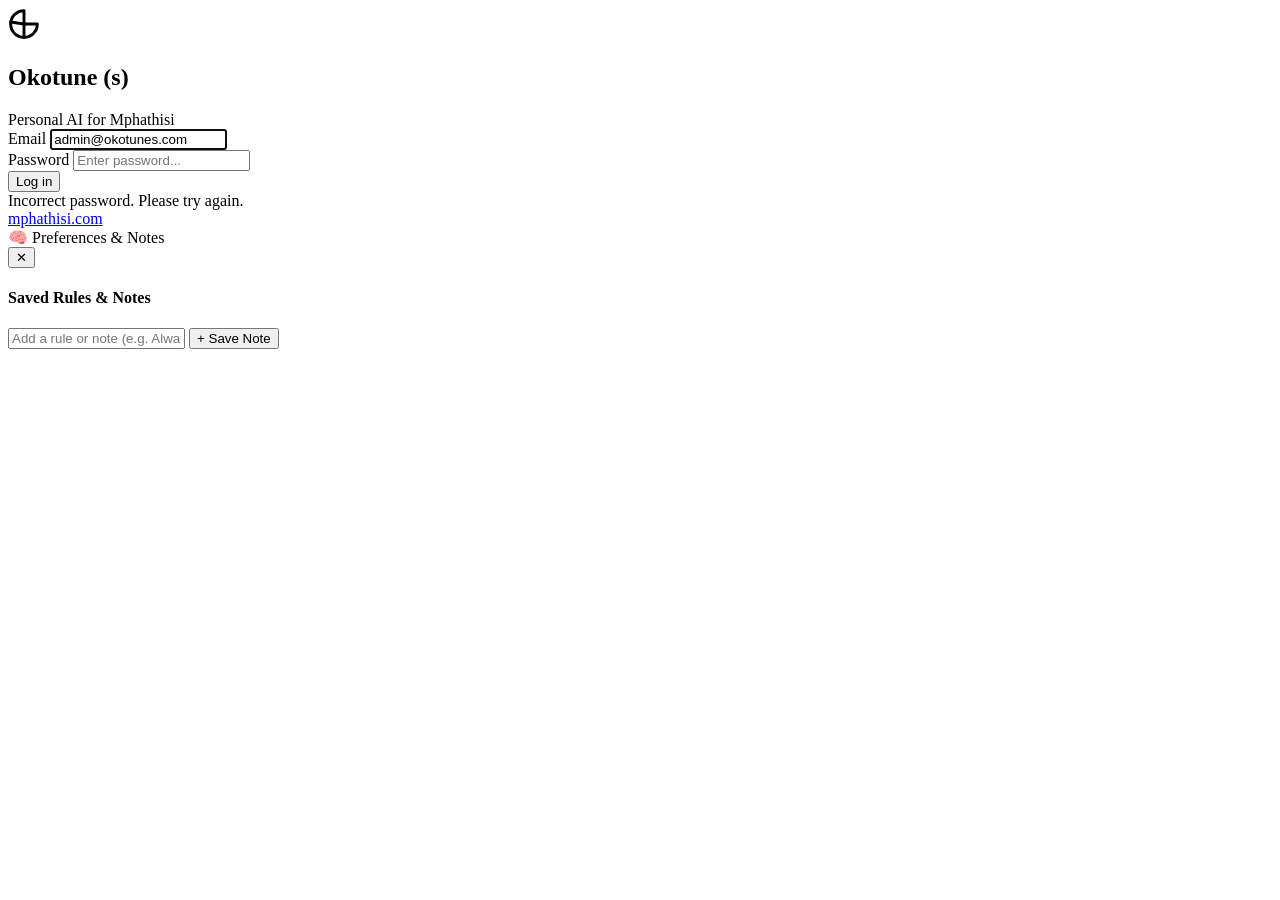
==== commit 5a346b7f: "Adopt casual, personal, and natural tone: Hey Mphathisi, Log in, Start a chat" ====
--- a/index.html
+++ b/index.html
@@ -3,8 +3,8 @@
 <head>
   <meta charset="UTF-8">
   <meta name="viewport" content="width=device-width, initial-scale=1.0">
-  <title>Okotune (s) — Sovereign AI Studio</title>
-  <meta name="description" content="Private Sovereign AI Studio for Mphathisi Ndlovu and the M.P.A.S Ecosystem. Powered by Groq LPU with Multimodal Vision.">
+  <title>Okotune (s) — Personal AI</title>
+  <meta name="description" content="Personal AI assistant for Mphathisi Ndlovu. Fast chat, code generation, and image analysis powered by Groq.">
 
   <!-- Tailwind CSS 3.4 CDN -->
   <script src="https://cdn.tailwindcss.com"></script>
@@ -84,12 +84,12 @@
   </div>
 
   <!-- =========================================================================
-       1. Dedicated Hard-Gated Login Screen
+       1. Dedicated Login Screen (Clean & Personal)
        ========================================================================= -->
   <section id="loginScreen" class="fixed inset-0 z-50 flex items-center justify-center p-4 bg-dark-950/95 backdrop-blur-3xl">
-    <div class="w-full max-w-md p-8 md:p-10 rounded-3xl bg-dark-900/90 border border-slate-700/60 shadow-2xl shadow-indigo-950/50 backdrop-blur-2xl text-center relative z-10 transition-all">
+    <div class="w-full max-w-md p-8 md:p-10 rounded-3xl bg-dark-900/90 border border-slate-700/60 shadow-2xl shadow-indigo-950/50 backdrop-blur-2xl text-center relative z-10">
       
-      <!-- Brand Crest -->
+      <!-- Logo Crest -->
       <div class="w-16 h-16 mx-auto mb-6 rounded-2xl bg-gradient-to-tr from-indigo-500 via-purple-500 to-pink-500 p-0.5 shadow-lg shadow-indigo-500/30 flex items-center justify-center">
         <div class="w-full h-full bg-dark-900 rounded-[14px] flex items-center justify-center">
           <svg class="w-8 h-8 text-indigo-400" width="32" height="32" viewBox="0 0 24 24" fill="none" stroke="currentColor" stroke-width="2.2" stroke-linecap="round" stroke-linejoin="round">
@@ -104,70 +104,66 @@
         Okotune (s)
       </h1>
       
-      <div class="inline-flex items-center gap-1.5 px-3 py-1 rounded-full bg-indigo-500/10 border border-indigo-500/20 text-indigo-300 font-mono text-xs uppercase tracking-widest mb-8">
+      <div class="inline-flex items-center gap-1.5 px-3 py-1 rounded-full bg-indigo-500/10 border border-indigo-500/20 text-indigo-300 font-mono text-xs mb-8">
         <span class="w-1.5 h-1.5 rounded-full bg-emerald-400 animate-pulse"></span>
-        <span>M.P.A.S Sovereign AI</span>
-      </div>
-
-      <form id="loginForm" class="space-y-5 text-left">
+        <span>Personal AI for Mphathisi</span>
+      </div>
+
+      <form id="loginForm" class="space-y-4 text-left">
         <div>
-          <label for="authEmailInput" class="block text-xs font-semibold uppercase tracking-wider text-slate-400 mb-1.5">
-            Ecosystem Email
+          <label for="authEmailInput" class="block text-xs font-semibold text-slate-400 mb-1.5">
+            Email
           </label>
-          <div class="relative">
-            <input 
-              type="email" 
-              id="authEmailInput" 
-              class="w-full px-4 py-3 rounded-xl bg-dark-850/80 border border-slate-700 text-white placeholder-slate-500 focus:outline-none focus:border-indigo-500 focus:ring-1 focus:ring-indigo-500 text-sm transition-all"
-              placeholder="admin@okotunes.com"
-              value="admin@okotunes.com"
-              required 
-              autocomplete="username"
-            />
-          </div>
+          <input 
+            type="email" 
+            id="authEmailInput" 
+            class="w-full px-4 py-3 rounded-xl bg-dark-850/80 border border-slate-700 text-white placeholder-slate-500 focus:outline-none focus:border-indigo-500 focus:ring-1 focus:ring-indigo-500 text-sm transition-all"
+            placeholder="admin@okotunes.com"
+            value="admin@okotunes.com"
+            required 
+            autocomplete="username"
+          />
         </div>
 
         <div>
-          <label for="authPasswordInput" class="block text-xs font-semibold uppercase tracking-wider text-slate-400 mb-1.5">
-            Master Passkey
+          <label for="authPasswordInput" class="block text-xs font-semibold text-slate-400 mb-1.5">
+            Password
           </label>
-          <div class="relative">
-            <input 
-              type="password" 
-              id="authPasswordInput" 
-              class="w-full px-4 py-3 rounded-xl bg-dark-850/80 border border-slate-700 text-white placeholder-slate-500 focus:outline-none focus:border-indigo-500 focus:ring-1 focus:ring-indigo-500 text-sm transition-all"
-              placeholder="Enter master passkey..."
-              required 
-              autocomplete="current-password"
-            />
-          </div>
+          <input 
+            type="password" 
+            id="authPasswordInput" 
+            class="w-full px-4 py-3 rounded-xl bg-dark-850/80 border border-slate-700 text-white placeholder-slate-500 focus:outline-none focus:border-indigo-500 focus:ring-1 focus:ring-indigo-500 text-sm transition-all"
+            placeholder="Enter password..."
+            required 
+            autocomplete="current-password"
+          />
         </div>
 
         <button 
           type="submit" 
           id="btnLoginSubmit"
-          class="w-full py-3.5 px-4 rounded-xl bg-gradient-to-r from-indigo-500 via-purple-500 to-pink-500 hover:opacity-95 text-white font-semibold text-sm tracking-wide shadow-lg shadow-indigo-500/25 transition-all duration-200 hover:scale-[1.01] active:scale-[0.99] cursor-pointer mt-2"
+          class="w-full py-3.5 px-4 rounded-xl bg-gradient-to-r from-indigo-500 via-purple-500 to-pink-500 hover:opacity-95 text-white font-semibold text-sm shadow-lg shadow-indigo-500/25 transition-all duration-200 hover:scale-[1.01] active:scale-[0.99] cursor-pointer mt-2"
         >
-          Access Private Studio
+          Log in
         </button>
 
         <div id="loginErrorMsg" class="hidden p-3 rounded-xl bg-rose-500/10 border border-rose-500/30 text-rose-400 text-xs text-center font-medium">
-          Access denied. Invalid credentials for M.P.A.S ecosystem.
+          Incorrect password. Please try again.
         </div>
       </form>
 
       <div class="mt-8 pt-6 border-t border-slate-800/80 text-xs text-slate-500 font-mono">
-        Private to <a href="https://mphathisi.com" target="_blank" class="text-slate-400 hover:text-white transition">mphathisi.com</a>
+        <a href="https://mphathisi.com" target="_blank" class="text-slate-400 hover:text-white transition">mphathisi.com</a>
       </div>
     </div>
   </section>
 
   <!-- =========================================================================
-       2. Main Sovereign AI Workspace (Revealed Once Authenticated)
+       2. Main Chat Workspace
        ========================================================================= -->
   <div id="appLayout" class="hidden relative z-10 w-full h-full flex overflow-hidden">
 
-    <!-- Left Navigation Sidebar -->
+    <!-- Left Sidebar -->
     <aside id="sidebar" class="w-72 bg-dark-900 border-r border-slate-800/80 flex flex-col z-30 transition-transform duration-300 max-md:fixed max-md:inset-y-0 max-md:left-0 max-md:-translate-x-full">
       
       <!-- Brand Header -->
@@ -184,20 +180,20 @@
           </div>
           <div>
             <div class="font-extrabold text-sm tracking-tight text-white">Okotune (s)</div>
-            <div class="font-mono text-[10px] font-bold text-cyan-400 uppercase tracking-wider">M.P.A.S SOVEREIGN</div>
+            <div class="font-mono text-[10px] font-bold text-slate-400">PERSONAL AI</div>
           </div>
         </a>
       </div>
 
-      <!-- Sidebar Actions & Model Selection -->
+      <!-- Start Chat Button & Model Selector -->
       <div class="p-3 space-y-2">
         <button id="btnNewChat" class="w-full flex items-center justify-center gap-2 py-2.5 px-4 rounded-xl bg-gradient-to-r from-indigo-500/20 via-purple-500/15 to-pink-500/20 border border-indigo-500/30 hover:border-indigo-500/60 text-white font-semibold text-xs tracking-wide shadow-sm transition hover:scale-[1.01] active:scale-[0.99] cursor-pointer">
           <svg class="w-4 h-4 text-indigo-400" viewBox="0 0 24 24" fill="none" stroke="currentColor" stroke-width="2.5"><line x1="12" y1="5" x2="12" y2="19"></line><line x1="5" y1="12" x2="19" y2="12"></line></svg>
-          <span>New Chat</span>
+          <span>Start a chat</span>
         </button>
 
         <div class="flex items-center gap-2 p-2 rounded-lg bg-dark-850 border border-slate-800 text-xs">
-          <label for="modelSelect" class="text-slate-400 uppercase font-mono text-[10px] font-bold tracking-wider">Engine</label>
+          <label for="modelSelect" class="text-slate-400 font-mono text-[10px] font-bold">Model</label>
           <select id="modelSelect" class="bg-transparent text-white font-medium outline-none cursor-pointer flex-1 text-xs">
             <option value="qwen/qwen3.8-27b" selected>Qwen 3.8 27B (Fast + Vision)</option>
             <option value="openai/gpt-oss-120b">GPT-OSS 120B (Reasoning)</option>
@@ -206,27 +202,27 @@
         </div>
       </div>
 
-      <!-- Threads History -->
+      <!-- Recent Conversations -->
       <div id="threadsList" class="flex-1 overflow-y-auto px-2 py-1 space-y-1">
-        <div class="px-3 py-1.5 text-[10px] font-bold text-slate-500 uppercase tracking-wider font-mono">Conversations</div>
+        <div class="px-3 py-1.5 text-[10px] font-bold text-slate-500 uppercase tracking-wider font-mono">Recent chats</div>
       </div>
 
       <!-- Sidebar Footer -->
       <div class="p-3 border-t border-slate-800/80 space-y-1.5 bg-dark-950/60">
         <button id="btnOpenLore" class="w-full flex items-center gap-2.5 py-2 px-3 rounded-lg hover:bg-slate-800/60 text-slate-300 text-xs font-medium transition cursor-pointer">
           <svg class="w-4 h-4 text-indigo-400" viewBox="0 0 24 24" fill="none" stroke="currentColor" stroke-width="2"><path d="M2 3h6a4 4 0 0 1 4 4v14a3 3 0 0 0-3-3H2z"></path><path d="M22 3h-6a4 4 0 0 0-4 4v14a3 3 0 0 1 3-3h7z"></path></svg>
-          <span>Directives & Lore</span>
+          <span>Preferences & Notes</span>
         </button>
 
         <button id="btnSignOut" class="w-full flex items-center gap-2.5 py-2 px-3 rounded-lg hover:bg-rose-500/10 text-slate-400 hover:text-rose-400 text-xs font-medium transition cursor-pointer">
           <svg class="w-4 h-4" viewBox="0 0 24 24" fill="none" stroke="currentColor" stroke-width="2"><path d="M9 21H5a2 2 0 0 1-2-2V5a2 2 0 0 1 2-2h4"></path><polyline points="16 17 21 12 16 7"></polyline><line x1="21" y1="12" x2="9" y2="12"></line></svg>
-          <span>Sign Out</span>
+          <span>Log out</span>
         </button>
 
         <div class="pt-2 flex items-center justify-between px-1 text-[11px] font-mono text-slate-500">
           <span class="inline-flex items-center gap-1.5">
             <span class="w-1.5 h-1.5 rounded-full bg-emerald-400 shadow-sm shadow-emerald-400"></span>
-            <span>R2: notak2</span>
+            <span>R2 Connected</span>
           </span>
           <a href="https://mphathisi.com" target="_blank" class="hover:text-white transition font-bold">M.P.A.S</a>
         </div>
@@ -250,7 +246,7 @@
             Qwen 3.8 27B Vision
           </div>
 
-          <button id="btnClearThread" class="inline-flex items-center gap-1.5 py-1 px-3 rounded-lg bg-dark-850 hover:bg-slate-800 border border-slate-700 text-slate-400 hover:text-white text-xs font-medium transition cursor-pointer" title="Clear messages">
+          <button id="btnClearThread" class="inline-flex items-center gap-1.5 py-1 px-3 rounded-lg bg-dark-850 hover:bg-slate-800 border border-slate-700 text-slate-400 hover:text-white text-xs font-medium transition cursor-pointer" title="Clear chat">
             <svg class="w-3.5 h-3.5" viewBox="0 0 24 24" fill="none" stroke="currentColor" stroke-width="2"><polyline points="3 6 5 6 21 6"></polyline><path d="M19 6v14a2 2 0 0 1-2 2H7a2 2 0 0 1-2-2V6m3 0V4a2 2 0 0 1 2-2h4a2 2 0 0 1 2 2v2"></path></svg>
             <span>Clear</span>
           </button>
@@ -261,9 +257,9 @@
       <div id="chatScrollArea" class="flex-1 overflow-y-auto px-4 md:px-8 py-6 pb-36 flex flex-col items-center">
         <div id="chatContainer" class="w-full max-w-3xl space-y-6">
 
-          <!-- Welcome Empty State -->
+          <!-- Welcome State: Casual & Personal -->
           <div id="welcomeHero" class="flex flex-col items-center justify-center text-center py-12 md:py-16 my-auto max-w-xl">
-            <div class="w-16 h-16 rounded-2xl bg-gradient-to-tr from-indigo-500 via-purple-500 to-pink-500 p-0.5 shadow-xl shadow-indigo-500/30 mb-6 flex items-center justify-center animate-pulse">
+            <div class="w-16 h-16 rounded-2xl bg-gradient-to-tr from-indigo-500 via-purple-500 to-pink-500 p-0.5 shadow-xl shadow-indigo-500/30 mb-5 flex items-center justify-center">
               <div class="w-full h-full bg-dark-900 rounded-[14px] flex items-center justify-center">
                 <svg class="w-8 h-8 text-indigo-400" viewBox="0 0 24 24" fill="none" stroke="currentColor" stroke-width="2.2">
                   <path d="M12 2a10 10 0 1 0 10 10H12V2z"></path>
@@ -273,32 +269,32 @@
               </div>
             </div>
 
-            <h2 class="text-3xl md:text-4xl font-extrabold tracking-tight bg-gradient-to-r from-white via-slate-100 to-slate-400 bg-clip-text text-transparent mb-3">
-              Okotune (s)
+            <h2 class="text-3xl md:text-4xl font-extrabold tracking-tight text-white mb-2">
+              Hey Mphathisi
             </h2>
             <p class="text-slate-400 text-sm md:text-base leading-relaxed mb-8">
-              Private sovereign intelligence for <strong>Mphathisi Ndlovu</strong>. Powered by Groq LPU with multimodal vision processing.
+              What are we building today? Ask a question, write code, or drop in a screenshot.
             </p>
 
             <div class="grid grid-cols-1 sm:grid-cols-2 gap-3 w-full text-left">
-              <div class="suggestion-card p-4 rounded-xl bg-dark-850/80 border border-slate-800 hover:border-indigo-500/40 hover:bg-slate-800/40 transition cursor-pointer" data-prompt="Architect a clean, scalable PHP backend service with zero framework overhead.">
-                <div class="text-[10px] font-bold text-cyan-400 uppercase font-mono mb-1">Architecture</div>
-                <div class="text-xs font-semibold text-slate-200">Architect a clean, scalable PHP backend service</div>
-              </div>
-
-              <div class="suggestion-card p-4 rounded-xl bg-dark-850/80 border border-slate-800 hover:border-indigo-500/40 hover:bg-slate-800/40 transition cursor-pointer" data-prompt="Review and optimize security protocols for the SafeNet NUST project.">
-                <div class="text-[10px] font-bold text-cyan-400 uppercase font-mono mb-1">Cybersecurity</div>
-                <div class="text-xs font-semibold text-slate-200">Review security protocols for SafeNet NUST</div>
-              </div>
-
-              <div class="suggestion-card p-4 rounded-xl bg-dark-850/80 border border-slate-800 hover:border-indigo-500/40 hover:bg-slate-800/40 transition cursor-pointer" data-prompt="Analyze this screenshot and explain the architecture or fix the code in it.">
-                <div class="text-[10px] font-bold text-pink-400 uppercase font-mono mb-1">Multimodal Vision</div>
-                <div class="text-xs font-semibold text-slate-200">Inspect & explain an attached code screenshot</div>
-              </div>
-
-              <div class="suggestion-card p-4 rounded-xl bg-dark-850/80 border border-slate-800 hover:border-indigo-500/40 hover:bg-slate-800/40 transition cursor-pointer" data-prompt="Review Cloudflare R2 backup automation and public egress mappings for notak2.mphathisi.com.">
-                <div class="text-[10px] font-bold text-indigo-400 uppercase font-mono mb-1">Cloud Infrastructure</div>
-                <div class="text-xs font-semibold text-slate-200">Review R2 storage & public egress mappings</div>
+              <div class="suggestion-card p-4 rounded-xl bg-dark-850/80 border border-slate-800 hover:border-indigo-500/40 hover:bg-slate-800/40 transition cursor-pointer" data-prompt="Write a clean, lightweight PHP service with minimal dependencies.">
+                <div class="text-[10px] font-bold text-cyan-400 uppercase font-mono mb-1">Code</div>
+                <div class="text-xs font-semibold text-slate-200">Write a clean, lightweight PHP service</div>
+              </div>
+
+              <div class="suggestion-card p-4 rounded-xl bg-dark-850/80 border border-slate-800 hover:border-indigo-500/40 hover:bg-slate-800/40 transition cursor-pointer" data-prompt="Help me review and improve security for SafeNet NUST.">
+                <div class="text-[10px] font-bold text-cyan-400 uppercase font-mono mb-1">Projects</div>
+                <div class="text-xs font-semibold text-slate-200">Review security for SafeNet NUST</div>
+              </div>
+
+              <div class="suggestion-card p-4 rounded-xl bg-dark-850/80 border border-slate-800 hover:border-indigo-500/40 hover:bg-slate-800/40 transition cursor-pointer" data-prompt="Analyze this screenshot and explain the code or UI in it.">
+                <div class="text-[10px] font-bold text-pink-400 uppercase font-mono mb-1">Vision</div>
+                <div class="text-xs font-semibold text-slate-200">Inspect & explain an attached screenshot</div>
+              </div>
+
+              <div class="suggestion-card p-4 rounded-xl bg-dark-850/80 border border-slate-800 hover:border-indigo-500/40 hover:bg-slate-800/40 transition cursor-pointer" data-prompt="Help me plan the next feature for my ecosystem.">
+                <div class="text-[10px] font-bold text-indigo-400 uppercase font-mono mb-1">Planning</div>
+                <div class="text-xs font-semibold text-slate-200">Plan the next feature for my projects</div>
               </div>
             </div>
           </div>
@@ -322,7 +318,7 @@
               </div>
               <div class="flex-1 min-w-0">
                 <div id="imagePreviewFilename" class="text-xs font-semibold text-white truncate">image.png</div>
-                <div class="text-[10px] font-mono text-cyan-400 font-bold uppercase">Multimodal Vision Active</div>
+                <div class="text-[10px] font-mono text-cyan-400 font-bold">Image attached</div>
               </div>
             </div>
 
@@ -330,15 +326,14 @@
               id="chatInput" 
               rows="1" 
               class="w-full bg-transparent text-white text-sm placeholder-slate-500 outline-none resize-none min-h-[44px] max-h-48 py-1 px-1"
-              placeholder="Ask Okotune AI or paste/attach an image... (Shift + Enter for new line)"
+              placeholder="Message Okotune or attach an image... (Shift + Enter for new line)"
             ></textarea>
 
             <div class="flex items-center justify-between pt-2 border-t border-slate-800/80 mt-1">
               <div class="flex items-center gap-2">
-                <!-- Hidden Image Input -->
                 <input type="file" id="imageFileInput" accept="image/*" class="hidden">
                 
-                <button id="btnAttachImage" class="p-2 rounded-xl bg-dark-850 hover:bg-slate-800 border border-slate-700/80 text-slate-300 hover:text-white transition cursor-pointer" title="Attach Image for Vision Processing">
+                <button id="btnAttachImage" class="p-2 rounded-xl bg-dark-850 hover:bg-slate-800 border border-slate-700/80 text-slate-300 hover:text-white transition cursor-pointer" title="Attach image">
                   <svg class="w-4 h-4" viewBox="0 0 24 24" fill="none" stroke="currentColor" stroke-width="2">
                     <path d="M21.44 11.05l-9.19 9.19a6 6 0 0 1-8.49-8.49l9.19-9.19a4 4 0 0 1 5.66 5.66l-9.2 9.19a2 2 0 0 1-2.83-2.83l8.49-8.48"></path>
                   </svg>
@@ -359,7 +354,7 @@
           </div>
 
           <div class="text-center text-[11px] text-slate-500 mt-2 font-mono">
-            Private to Mphathisi Ndlovu • <a href="https://mphathisi.com" target="_blank" class="hover:text-slate-400 transition">mphathisi.com</a>
+            Okotune • <a href="https://mphathisi.com" target="_blank" class="hover:text-slate-400 transition">mphathisi.com</a>
           </div>
         </div>
       </div>
@@ -369,21 +364,21 @@
   </div>
 
   <!-- =========================================================================
-       3. Ecosystem Directives Drawer
+       3. Preferences & Notes Drawer
        ========================================================================= -->
   <div id="drawerOverlay" class="fixed inset-0 bg-black/60 backdrop-blur-sm z-40 hidden transition-opacity"></div>
   <aside id="loreDrawer" class="fixed top-0 right-0 w-full max-w-md h-full bg-dark-900 border-l border-slate-800 shadow-2xl z-50 translate-x-full transition-transform duration-300 flex flex-col">
     <div class="p-5 border-b border-slate-800 flex items-center justify-between">
       <div class="font-bold text-sm text-white flex items-center gap-2">
         <span>🧠</span>
-        <span>Ecosystem Directives & Lore</span>
+        <span>Preferences & Notes</span>
       </div>
       <button id="btnCloseDrawer" class="p-1 rounded-lg text-slate-400 hover:text-white transition">✕</button>
     </div>
 
     <div class="p-5 flex-1 overflow-y-auto space-y-5">
       <div>
-        <h4 class="text-xs font-bold uppercase tracking-wider text-slate-400 mb-3 font-mono">Permanent Directives</h4>
+        <h4 class="text-xs font-bold uppercase tracking-wider text-slate-400 mb-3 font-mono">Saved Rules & Notes</h4>
         <div id="directivesList" class="space-y-2"></div>
       </div>
 
@@ -392,17 +387,17 @@
           type="text" 
           id="inputNewDirective" 
           class="w-full px-3.5 py-2.5 rounded-xl bg-dark-850 border border-slate-700 text-xs text-white placeholder-slate-500 focus:outline-none focus:border-indigo-500"
-          placeholder="Add new rule (e.g. Always use PHP 8.3)..."
+          placeholder="Add a rule or note (e.g. Always write clean PHP)..."
           required 
         />
         <button type="submit" class="px-4 py-2 rounded-xl bg-indigo-600 hover:bg-indigo-500 text-white font-semibold text-xs transition cursor-pointer">
-          + Save Directive
+          + Save Note
         </button>
       </form>
     </div>
   </aside>
 
-  <!-- Cache-Busted Frontend Controller -->
-  <script src="app.js?v=3.5.0"></script>
+  <!-- Cache-Busted Controller -->
+  <script src="app.js?v=4.0.0"></script>
 </body>
 </html>
